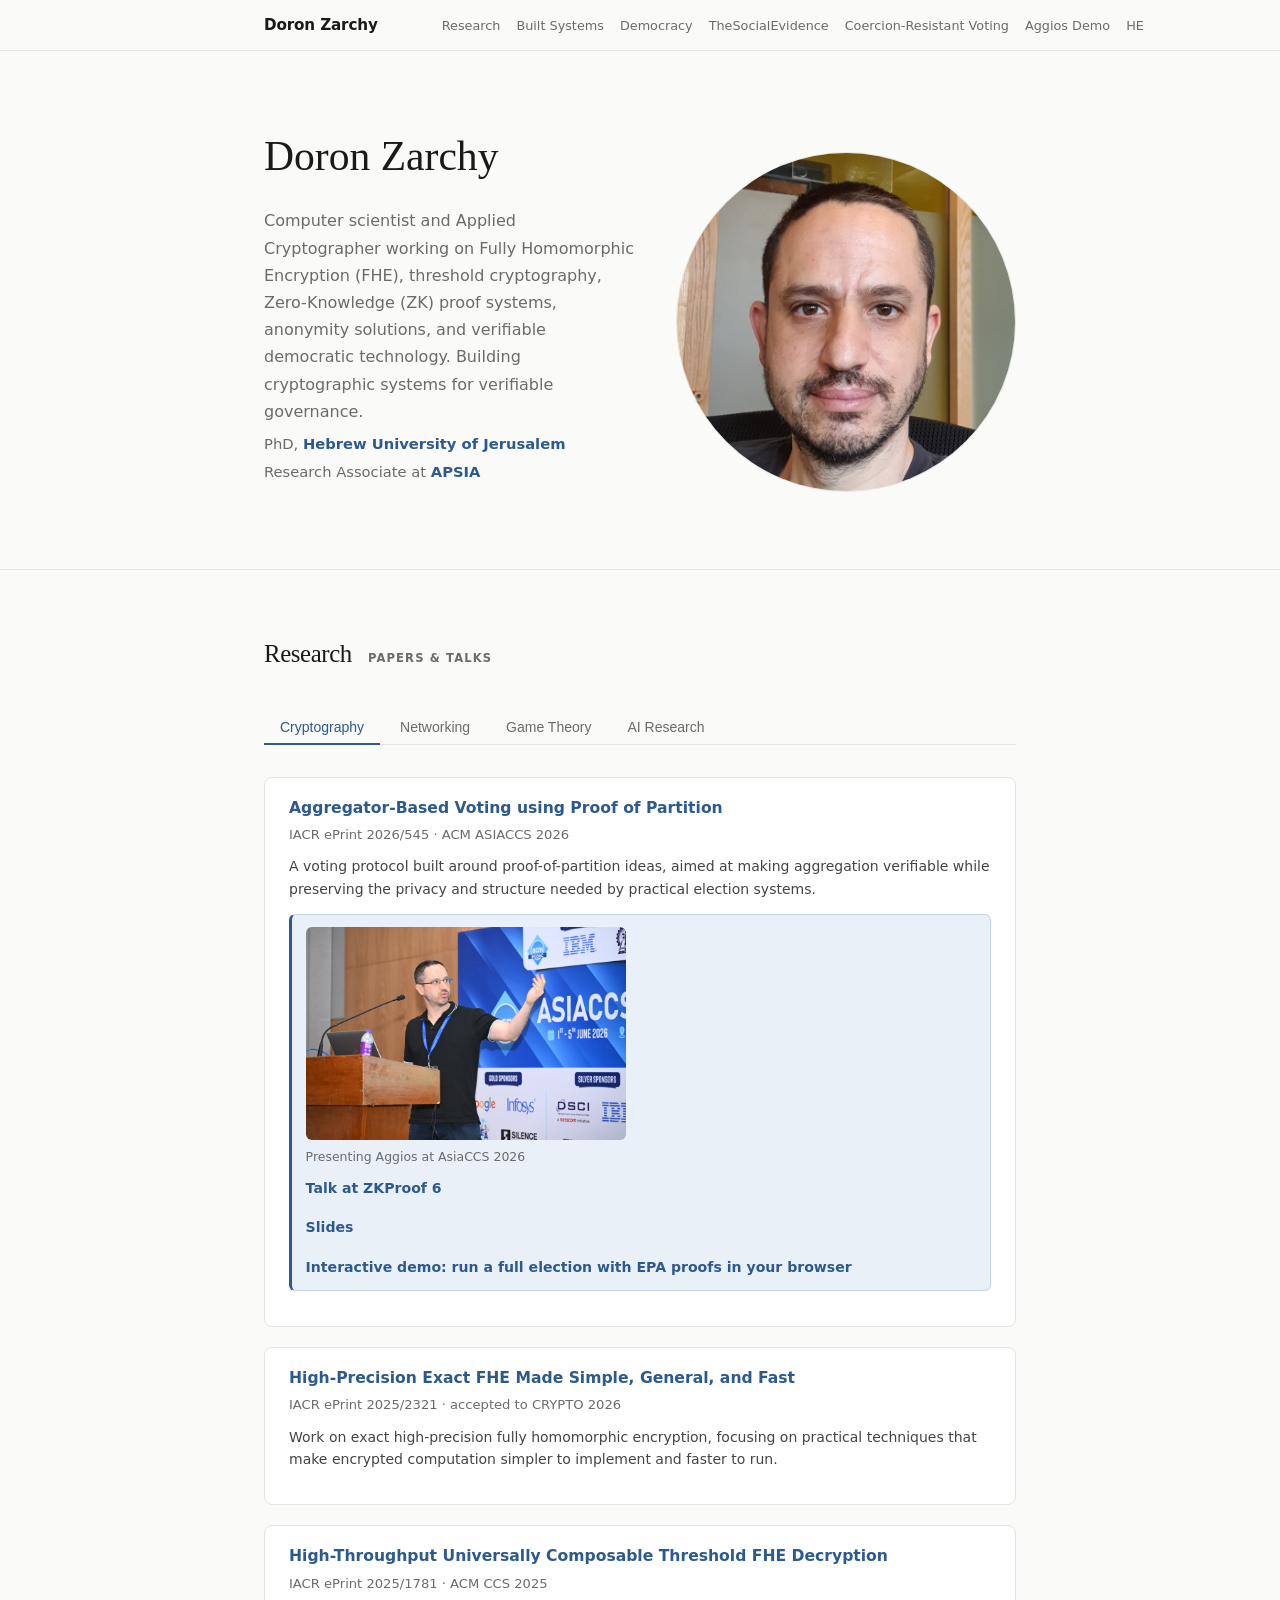
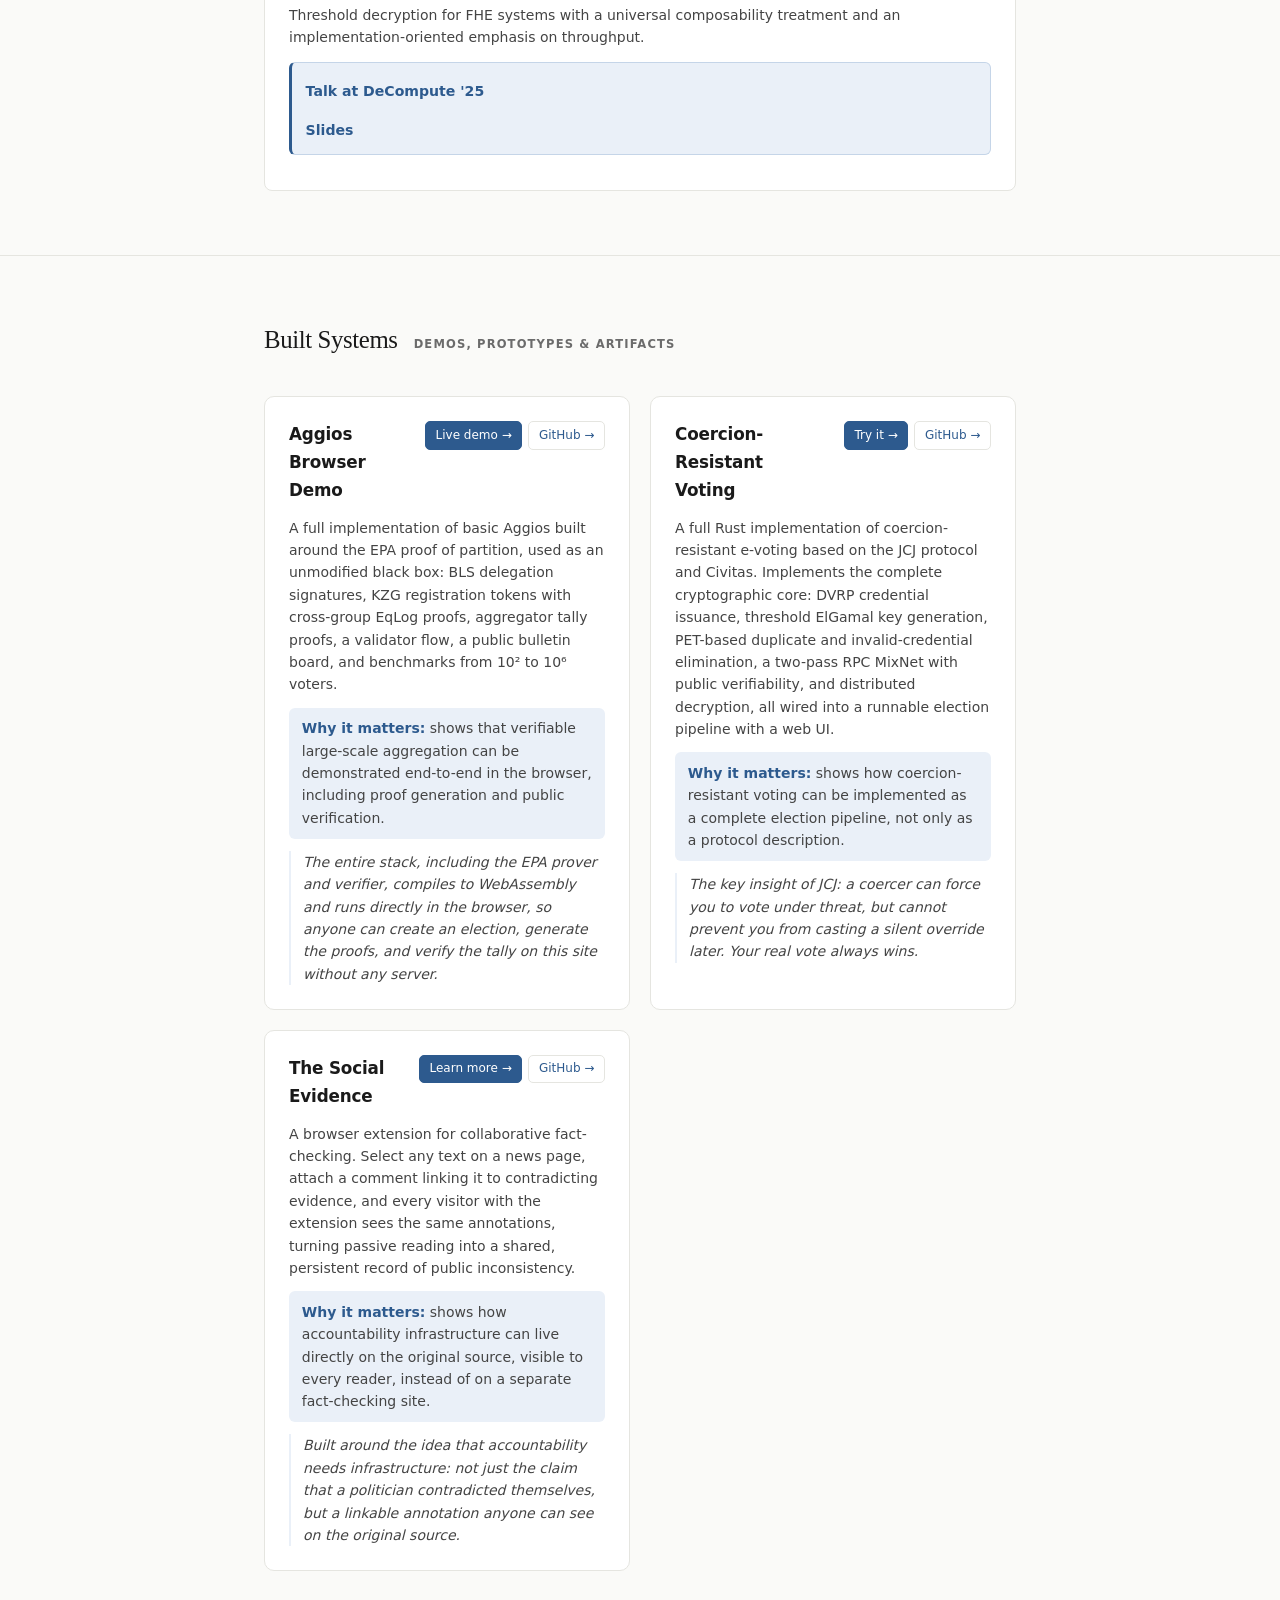
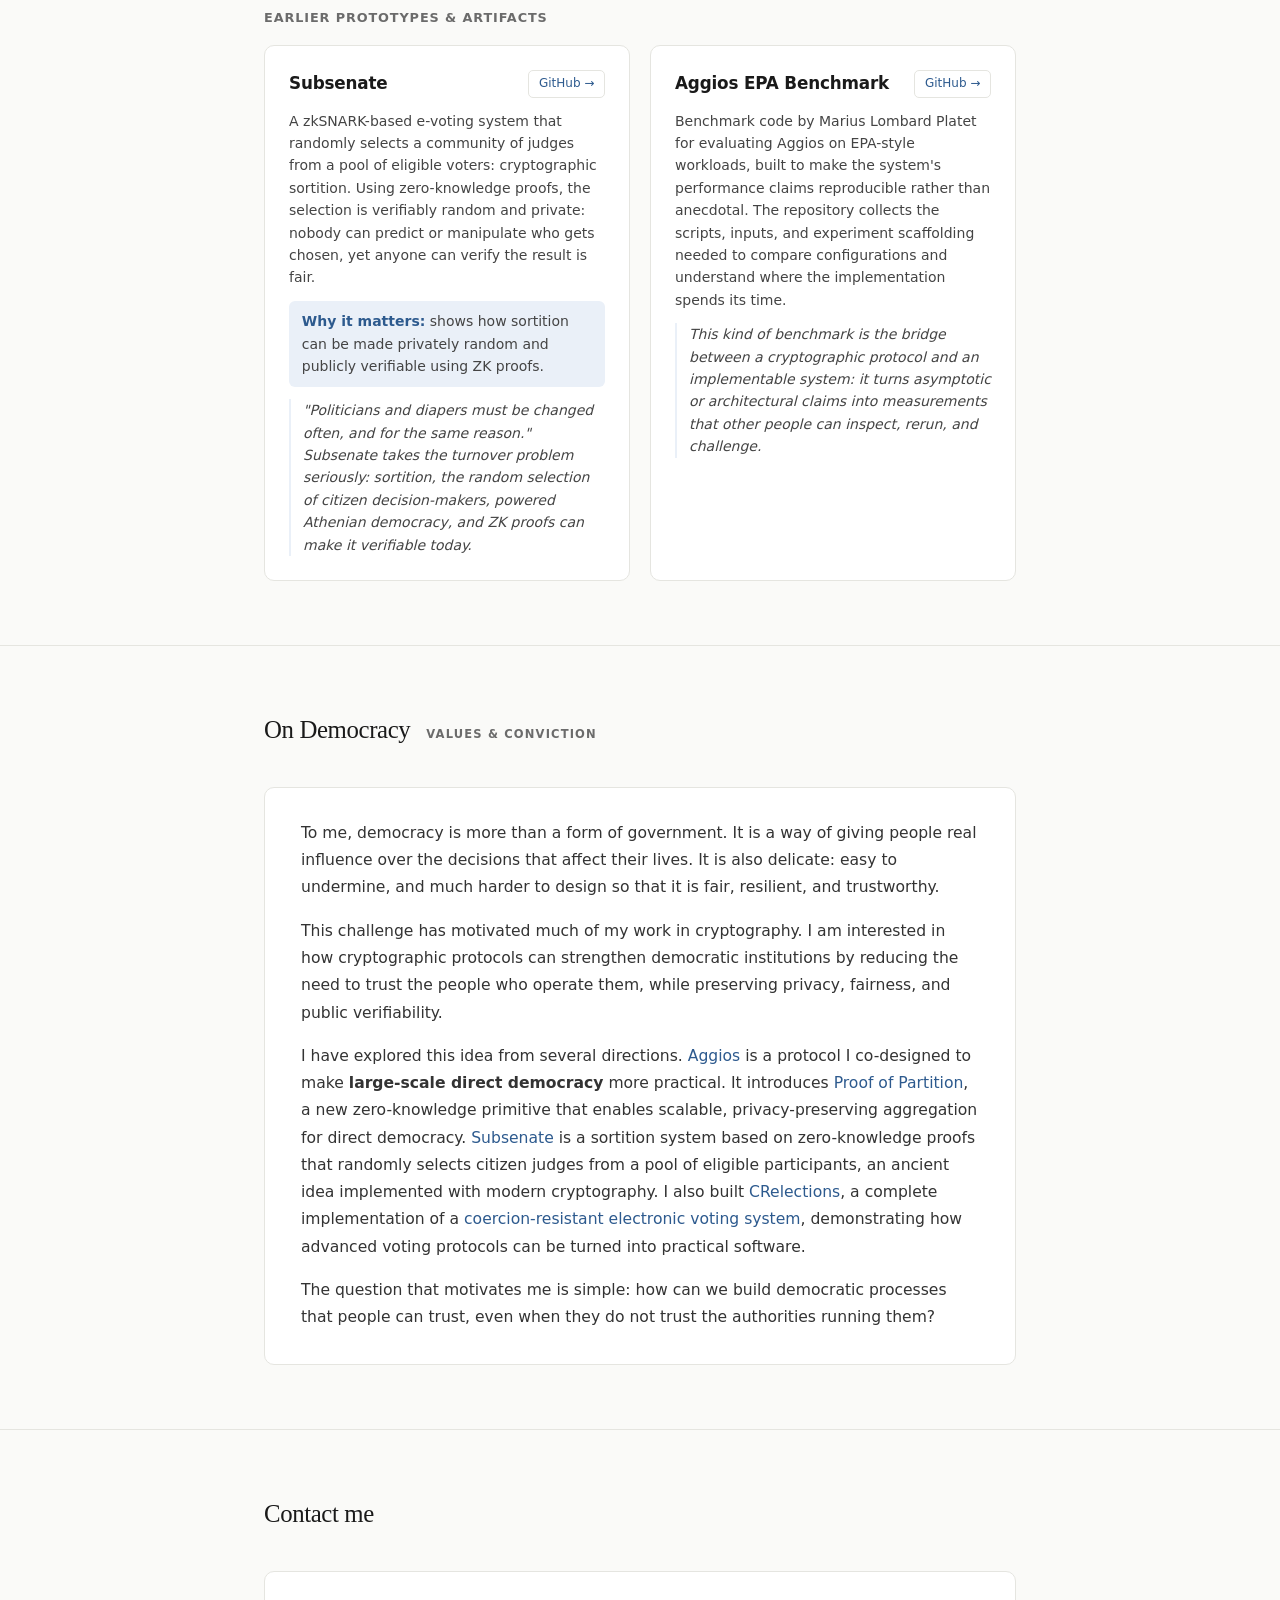
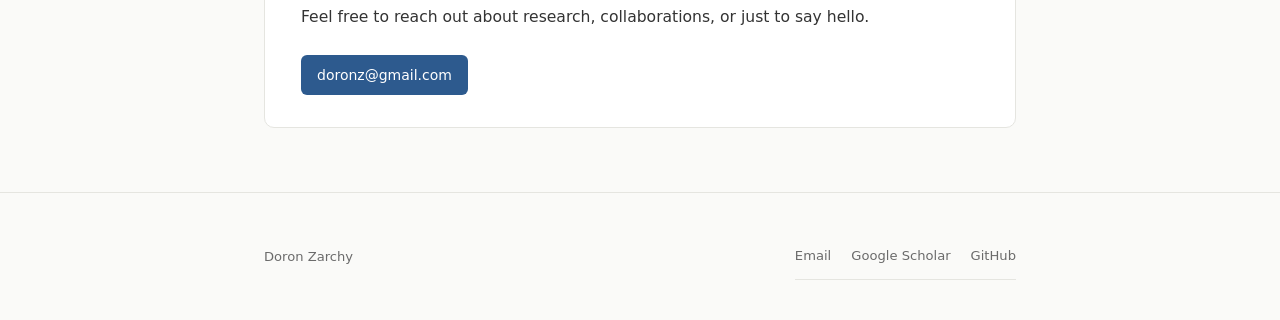
==== index.html @ 9590987a "Remove collaborations section" ====
<!DOCTYPE html>
<html lang="en">
<head>
  <meta charset="UTF-8" />
  <meta name="viewport" content="width=device-width, initial-scale=1.0" />
  <title>Doron Zarchy</title>
  <meta name="description" content="Doron Zarchy is an applied cryptographer working on Fully Homomorphic Encryption (FHE), threshold cryptography, zero-knowledge proofs, secure multiparty computation, and cryptographic infrastructure." />
  <link rel="canonical" href="https://doronzarchy.com/" />
  <meta property="og:type" content="website" />
  <meta property="og:title" content="Doron Zarchy" />
  <meta property="og:description" content="Applied cryptographer working on FHE, threshold cryptography, zero-knowledge proofs, secure multiparty computation, and cryptographic infrastructure." />
  <meta property="og:url" content="https://doronzarchy.com/" />
  <meta property="og:image" content="https://doronzarchy.com/assets/images/doron-profile.jpg" />
  <meta name="twitter:card" content="summary" />
  <meta name="twitter:title" content="Doron Zarchy" />
  <meta name="twitter:description" content="Applied cryptographer working on FHE, threshold cryptography, zero-knowledge proofs, secure multiparty computation, and cryptographic infrastructure." />
  <meta name="twitter:image" content="https://doronzarchy.com/assets/images/doron-profile.jpg" />
  <meta name="google-site-verification" content="Y3EdNhpciKWlYWVJTcsc7-1uhgqbGKEFhwGkvCxDaiE" />
  <link rel="alternate" hreflang="en" href="https://doronzarchy.com/" />
  <link rel="alternate" hreflang="he" href="https://doronzarchy.com/he/" />
  <link rel="alternate" hreflang="x-default" href="https://doronzarchy.com/" />
  <link rel="stylesheet" href="style.css" />
  <script type="application/ld+json">
  {
    "@context": "https://schema.org",
    "@type": "Person",
    "name": "Doron Zarchy",
    "alternateName": ["דורון זרחי"],
    "url": "https://doronzarchy.com/",
    "knowsAbout": [
      "Fully Homomorphic Encryption",
      "Threshold Cryptography",
      "Zero-Knowledge Proofs",
      "Secure Multiparty Computation",
      "Coercion-Resistant Voting"
    ],
    "sameAs": [
      "https://github.com/doronz2",
      "https://scholar.google.com/scholar?q=%22Doron+Zarchy%22"
    ]
  }
  </script>
</head>
<body>

<!-- ── Navigation ── -->
<nav>
  <div class="container">
    <a class="nav-name" href="/">Doron Zarchy</a>
    <ul class="nav-links">
      <li><a href="#research">Research</a></li>
      <li><a href="#projects">Built Systems</a></li>
      <li><a href="#democracy">Democracy</a></li>
      <li><a href="thesocialevidence.html" class="nav-demo">TheSocialEvidence</a></li>
      <li><a href="voting.html" class="nav-demo">Coercion-Resistant Voting</a></li>
      <li><a href="aggios/" class="nav-demo">Aggios Demo</a></li>
      <li><a href="/he/" class="language-switch">HE</a></li>
    </ul>
  </div>
</nav>

<!-- ── Hero ── -->
<header class="hero">
  <div class="container hero-grid">
    <div class="hero-copy">
      <h1 class="hero-joke">
        Doron Zarchy
      </h1>
      <p class="tagline">
        Computer scientist and Applied Cryptographer
        working on Fully Homomorphic Encryption (FHE), threshold cryptography, Zero-Knowledge (ZK) proof systems, anonymity solutions, and
        verifiable democratic technology. Building cryptographic systems for verifiable governance.
      </p>
      <div class="credential-lines">
        <p>PhD, <a href="https://cs.huji.ac.il/" target="_blank" rel="noopener">Hebrew University of Jerusalem</a></p>
        <p>
          Research Associate at
          <a href="https://www.uni.lu/snt-en/research-groups/apsia/" target="_blank" rel="noopener">APSIA</a>
        </p>
      </div>
    </div>
    <aside class="profile-card" aria-label="Profile summary">
      <img
        class="profile-headshot"
        src="assets/images/doron-profile.jpg"
        alt="Portrait of Doron Zarchy"
        width="900"
        height="738"
        loading="eager"
      >
    </aside>
  </div>
</header>

<main>

<!-- ── Research ── -->
<section id="research">
  <div class="container">
    <div class="section-header">
      <h2>Research</h2>
      <span class="section-label">Papers &amp; talks</span>
    </div>

    <div class="tab-bar" role="tablist" aria-label="Research areas">
      <button id="tab-btn-crypto" class="tab-btn active" role="tab" aria-selected="true" aria-controls="tab-crypto" tabindex="0" data-tab="crypto">Cryptography</button>
      <button id="tab-btn-networking" class="tab-btn" role="tab" aria-selected="false" aria-controls="tab-networking" tabindex="-1" data-tab="networking">Networking</button>
      <button id="tab-btn-game-theory" class="tab-btn" role="tab" aria-selected="false" aria-controls="tab-game-theory" tabindex="-1" data-tab="game-theory">Game Theory</button>
      <button id="tab-btn-ai" class="tab-btn" role="tab" aria-selected="false" aria-controls="tab-ai" tabindex="-1" data-tab="ai">AI Research</button>
    </div>

    <!-- Cryptography -->
    <div id="tab-crypto" class="tab-panel active" role="tabpanel" aria-labelledby="tab-btn-crypto">
      <div class="paper-list">

        <div class="paper-card">
          <h3><a href="https://eprint.iacr.org/2026/545" target="_blank" rel="noopener">Aggregator-Based Voting using Proof of Partition</a></h3>
          <div class="paper-meta">IACR ePrint 2026/545 · ACM ASIACCS 2026</div>
          <p class="paper-abstract">
            A voting protocol built around proof-of-partition ideas, aimed at
            making aggregation verifiable while preserving the privacy and
            structure needed by practical election systems.
          </p>
          <div class="contribution-callout">
            <img src="assets/images/doron-asiaccs.jpg" alt="Doron Zarchy presenting at AsiaCCS 2026" style="width:100%;max-width:320px;border-radius:6px;display:block;margin-bottom:0.4rem">
            <p style="font-size:0.78rem;color:var(--muted);margin-bottom:0.75rem">Presenting Aggios at AsiaCCS 2026</p>
            <p><a href="https://www.youtube.com/watch?v=Ia0LCEGBbZU" target="_blank" rel="noopener">Talk at ZKProof 6</a></p>
            <p><a href="assets/presentations/aggios-slides.pdf" target="_blank" rel="noopener" class="presentation-link">Slides</a></p>
            <p><a href="aggios/" class="presentation-link">Interactive demo: run a full election with EPA proofs in your browser</a></p>
          </div>
        </div>

        <div class="paper-card">
          <h3><a href="https://eprint.iacr.org/2025/2321" target="_blank" rel="noopener">High-Precision Exact FHE Made Simple, General, and Fast</a></h3>
          <div class="paper-meta">IACR ePrint 2025/2321 · accepted to CRYPTO 2026</div>
          <p class="paper-abstract">
            Work on exact high-precision fully homomorphic encryption, focusing
            on practical techniques that make encrypted computation simpler to
            implement and faster to run.
          </p>
        </div>

        <div class="paper-card">
          <h3><a href="https://eprint.iacr.org/2025/1781" target="_blank" rel="noopener">High-Throughput Universally Composable Threshold FHE Decryption</a></h3>
          <div class="paper-meta">IACR ePrint 2025/1781 · ACM CCS 2025</div>
          <p class="paper-abstract">
            Threshold decryption for FHE systems with a universal composability
            treatment and an implementation-oriented emphasis on throughput.
          </p>
          <div class="contribution-callout">
            <p><a href="https://www.youtube.com/watch?v=qWuMDLuLGVc" target="_blank" rel="noopener">Talk at DeCompute '25</a></p>
            <p><a href="assets/presentations/threshold-fhe-slides.pdf" target="_blank" rel="noopener" class="presentation-link">Slides</a></p>
          </div>
        </div>

      </div>
    </div>

    <!-- Networking -->
    <div id="tab-networking" class="tab-panel" role="tabpanel" aria-labelledby="tab-btn-networking" hidden>
      <div class="paper-list">

        <div class="paper-card">
          <h3><a href="https://www.usenix.org/conference/nsdi15/technical-sessions/presentation/dong" target="_blank" rel="noopener">PCC: Re-architecting Congestion Control for Consistent High Performance</a></h3>
          <div class="paper-meta">
            Mo Dong, Qingxi Li, Doron Zarchy, Brighten Godfrey, Michael Schapira · NSDI 2015
          </div>
          <p class="paper-abstract">
            Performance-oriented Congestion Control replaces hardwired TCP
            reactions with sender-side experiments that optimize observed
            performance; the companion theory note analyzes the induced utility
            game and proves conditions for a unique fair stable state.
          </p>
          <div class="contribution-callout">
            <a href="assets/papers/PCC_Stability_TR.pdf" target="_blank" rel="noopener">A Theoretical Analysis of PCC Stability</a>
            <p>
              Proves uniqueness, fairness, and approximate convergence for the
              PCC utility game.
            </p>
          </div>
        </div>

        <div class="paper-card">
          <h3><a href="https://www.usenix.org/conference/nsdi18/presentation/dong" target="_blank" rel="noopener">PCC Vivace: Online-Learning Congestion Control</a></h3>
          <div class="paper-meta">Mo Dong, Tong Meng, Doron Zarchy, Engin Arslan, Yossi Gilad, Brighten Godfrey, Michael Schapira · NSDI 2018</div>
          <p class="paper-abstract">
            An online-learning extension of the PCC architecture that improves
            convergence, latency, and TCP friendliness while remaining a
            deployable sender-side congestion-control protocol.
          </p>
        </div>

        <div class="paper-card">
          <h3><a href="https://dl.acm.org/doi/10.1145/3152434.3152449" target="_blank" rel="noopener">Axiomatizing Congestion Control</a></h3>
          <div class="paper-meta">Doron Zarchy, Radhika Mittal, Michael Schapira, Scott Shenker · HotNets 2017 / PACM SIGMETRICS 2019</div>
          <p class="paper-abstract">
            An axiomatic treatment of congestion-control objectives that asks
            what transport protocols should optimize, and what tradeoffs are
            unavoidable when they do.
          </p>
        </div>

      </div>
    </div>

    <!-- Game Theory -->
    <div id="tab-game-theory" class="tab-panel" role="tabpanel" aria-labelledby="tab-btn-game-theory" hidden>
      <div class="paper-list">

        <div class="paper-card">
          <h3><a href="https://arxiv.org/abs/1610.01314" target="_blank" rel="noopener">Nash-Peering: A New Techno-Economic Framework for Internet Interconnections</a></h3>
          <div class="paper-meta">Doron Zarchy, Amogh Dhamdhere, Constantine Dovrolis, Michael Schapira · GI 2018: IEEE Global Internet Symposium</div>
          <p class="paper-abstract">
            A proposal for Internet interconnection agreements based on Nash
            bargaining, intended to make peering economics more flexible and
            less prone to dispute.
          </p>
        </div>

        <div class="paper-card">
          <h3><a href="https://doi.org/10.1109/INFOCOM.2015.7218479" target="_blank" rel="noopener">Capturing Resource Tradeoffs in Fair Multi-Resource Allocation: added impossibility result</a></h3>
          <div class="paper-meta">
            Doron Zarchy, David Hay, Michael Schapira · INFOCOM 2015
          </div>
          <p class="paper-abstract">
            A study of cloud resource allocation when jobs can trade among
            resources, with an extended technical report proving a stronger
            impossibility result for Pareto optimality, strategyproofness, and
            envy-freeness.
          </p>
          <div class="contribution-callout">
            <a href="assets/papers/TR_Multi_Demand.pdf" target="_blank" rel="noopener">Extended technical report: added general impossibility result</a>
            <p>
              Shows that no mechanism can simultaneously satisfy Pareto
              optimality, strategyproofness, and envy-freeness.
            </p>
          </div>
        </div>

      </div>
    </div>

    <!-- AI -->
    <div id="tab-ai" class="tab-panel" role="tabpanel" aria-labelledby="tab-btn-ai" hidden>
      <div class="paper-list">

        <div class="paper-card">
          <h3><a href="https://arxiv.org/abs/1702.07001" target="_blank" rel="noopener">Theoretical and Experimental Analysis of the Canadian Traveler Problem</a></h3>
          <div class="paper-meta">Doron Zarchy · MSc thesis / arXiv 2017</div>
          <p class="paper-abstract">
            A study of navigation under partial observability, including
            dependent edge failures, exact solving algorithms, and empirical
            comparisons for variants of the Canadian Traveler Problem.
          </p>
        </div>

      </div>
    </div>

  </div>
</section>

<!-- ── Built Systems ── -->
<section id="projects">
  <div class="container">
    <div class="section-header">
      <h2>Built Systems</h2>
      <span class="section-label">Demos, prototypes &amp; artifacts</span>
    </div>

    <div class="project-grid">

      <div class="project-card">
        <div class="project-card-header">
          <h3>Aggios Browser Demo</h3>
          <div style="display:flex;gap:6px;align-items:center">
            <a href="aggios/" class="project-link" style="background:var(--accent);color:#fff;border-color:var(--accent)">Live demo &rarr;</a>
            <a href="https://github.com/doronz2/Aggios_implementation" target="_blank" rel="noopener" class="project-link">GitHub &rarr;</a>
          </div>
        </div>
        <p>
          A full implementation of basic Aggios built around the EPA proof of
          partition, used as an unmodified black box: BLS delegation signatures,
          KZG registration tokens with cross-group EqLog proofs, aggregator
          tally proofs, a validator flow, a public bulletin board, and
          benchmarks from 10&sup2; to 10&#8310; voters.
        </p>
        <p class="why-matters">
          <strong>Why it matters:</strong> shows that verifiable large-scale
          aggregation can be demonstrated end-to-end in the browser, including
          proof generation and public verification.
        </p>
        <p class="project-bridge">
          The entire stack, including the EPA prover and verifier, compiles to
          WebAssembly and runs directly in the browser, so anyone can create an
          election, generate the proofs, and verify the tally on this site
          without any server.
        </p>
      </div>

      <div class="project-card">
        <div class="project-card-header">
          <h3>Coercion-Resistant Voting</h3>
          <div style="display:flex;gap:6px;align-items:center">
            <a href="voting.html" class="project-link" style="background:var(--accent);color:#fff;border-color:var(--accent)">Try it &rarr;</a>
            <a href="https://github.com/doronz2/CRelections" target="_blank" rel="noopener" class="project-link">GitHub &rarr;</a>
          </div>
        </div>
        <p>
          A full Rust implementation of coercion-resistant e-voting based on the JCJ protocol
          and Civitas. Implements the complete cryptographic core: DVRP credential issuance,
          threshold ElGamal key generation, PET-based duplicate and invalid-credential
          elimination, a two-pass RPC MixNet with public verifiability, and distributed
          decryption, all wired into a runnable election pipeline with a web UI.
        </p>
        <p class="why-matters">
          <strong>Why it matters:</strong> shows how coercion-resistant voting can
          be implemented as a complete election pipeline, not only as a protocol
          description.
        </p>
        <p class="project-bridge">
          The key insight of JCJ: a coercer can force you to vote under threat, but cannot
          prevent you from casting a silent override later. Your real vote always wins.
        </p>
      </div>

      <div class="project-card">
        <div class="project-card-header">
          <h3>The Social Evidence</h3>
          <div style="display:flex;gap:6px;align-items:center">
            <a href="thesocialevidence.html" class="project-link" style="background:var(--accent);color:#fff;border-color:var(--accent)">Learn more &rarr;</a>
            <a href="https://github.com/doronz2/thesocialevidence" target="_blank" rel="noopener" class="project-link">GitHub &rarr;</a>
          </div>
        </div>
        <p>
          A browser extension for collaborative fact-checking. Select any text on a
          news page, attach a comment linking it to contradicting evidence, and every
          visitor with the extension sees the same annotations, turning passive reading
          into a shared, persistent record of public inconsistency.
        </p>
        <p class="why-matters">
          <strong>Why it matters:</strong> shows how accountability infrastructure
          can live directly on the original source, visible to every reader, instead
          of on a separate fact-checking site.
        </p>
        <p class="project-bridge">
          Built around the idea that accountability needs infrastructure: not just the
          claim that a politician contradicted themselves, but a linkable annotation
          anyone can see on the original source.
        </p>
      </div>

    </div>

    <div class="subsection-header">Earlier prototypes &amp; artifacts</div>

    <div class="project-grid">

      <div class="project-card">
        <div class="project-card-header">
          <h3>Subsenate</h3>
          <a href="https://github.com/doronz2/Subsenate" target="_blank" rel="noopener" class="project-link">GitHub &rarr;</a>
        </div>
        <p>
          A zkSNARK-based e-voting system that randomly selects a community of judges
          from a pool of eligible voters: cryptographic sortition. Using zero-knowledge
          proofs, the selection is verifiably random and private: nobody can predict
          or manipulate who gets chosen, yet anyone can verify the result is fair.
        </p>
        <p class="why-matters">
          <strong>Why it matters:</strong> shows how sortition can be made privately
          random and publicly verifiable using ZK proofs.
        </p>
        <p class="project-bridge">
          "Politicians and diapers must be changed often, and for the same reason."
          Subsenate takes the turnover problem seriously: sortition, the random selection
          of citizen decision-makers, powered Athenian democracy, and ZK proofs can
          make it verifiable today.
        </p>
      </div>

      <div class="project-card">
        <div class="project-card-header">
          <h3>Aggios EPA Benchmark</h3>
          <a href="https://github.com/mariuslp/aggios_epa_benchmark" target="_blank" rel="noopener" class="project-link">GitHub &rarr;</a>
        </div>
        <p>
          Benchmark code by Marius Lombard Platet for evaluating Aggios on
          EPA-style workloads, built to make the system's performance claims
          reproducible rather than anecdotal. The repository collects the scripts,
          inputs, and experiment scaffolding needed to compare configurations and
          understand where the implementation spends its time.
        </p>
        <p class="project-bridge">
          This kind of benchmark is the bridge between a cryptographic protocol
          and an implementable system: it turns asymptotic or architectural claims
          into measurements that other people can inspect, rerun, and challenge.
        </p>
      </div>

    </div>
  </div>
</section>

<!-- ── Democracy ── -->
<section id="democracy">
  <div class="container">
    <div class="section-header">
      <h2>On Democracy</h2>
      <span class="section-label">Values &amp; conviction</span>
    </div>

    <div class="democracy-section">
      <p>
        To me, democracy is more than a form of government. It is a way of giving
        people real influence over the decisions that affect their lives. It is also
        delicate: easy to undermine, and much harder to design so that it is fair,
        resilient, and trustworthy.
      </p>

      <p>
        This challenge has motivated much of my work in cryptography. I am interested
        in how cryptographic protocols can strengthen democratic institutions by
        reducing the need to trust the people who operate them, while preserving
        privacy, fairness, and public verifiability.
      </p>

      <p>
        I have explored this idea from several directions.
        <a href="https://eprint.iacr.org/2026/545" target="_blank" rel="noopener">Aggios</a>
        is a protocol I co-designed to make <strong>large-scale direct democracy</strong>
        more practical. It introduces <a href="https://github.com/mariuslp/aggios_epa_benchmark" target="_blank" rel="noopener">Proof of Partition</a>,
        a new zero-knowledge primitive that enables scalable, privacy-preserving
        aggregation for direct democracy.
        <a href="https://github.com/doronz2/Subsenate" target="_blank" rel="noopener">Subsenate</a>
        is a sortition system based on zero-knowledge proofs that randomly selects
        citizen judges from a pool of eligible participants, an ancient idea
        implemented with modern cryptography. I also built
        <a href="https://github.com/doronz2/CRelections" target="_blank" rel="noopener">CRelections</a>,
        a complete implementation of a <a href="https://eprint.iacr.org/2002/165.pdf" target="_blank" rel="noopener">coercion-resistant electronic voting system</a>,
        demonstrating how advanced voting protocols can be turned into practical software.
      </p>

      <p>
        The question that motivates me is simple: how can we build democratic processes
        that people can trust, even when they do not trust the authorities running them?
      </p>
    </div>
  </div>
</section>

<!-- ── Contact ── -->
<section id="contact">
  <div class="container">
    <div class="section-header">
      <h2>Contact me</h2>
    </div>
    <div class="democracy-section">
      <p>
        Feel free to reach out about research, collaborations, or just to say hello.
      </p>
      <p style="margin-top:1rem">
        <a href="mailto:doronz@gmail.com" class="btn btn-primary" style="display:inline-block;margin-top:0.5rem">doronz@gmail.com</a>
      </p>
    </div>
  </div>
</section>

</main>

<!-- ── Footer ── -->
<footer>
  <div class="container">
    <span>Doron Zarchy</span>
    <nav class="footer-links" aria-label="Social links">
      <a href="mailto:doronz@gmail.com">Email</a>
      <a href="https://scholar.google.com/scholar?q=%22Doron+Zarchy%22" target="_blank" rel="noopener">Google Scholar</a>
      <a href="https://github.com/doronz2" target="_blank" rel="noopener">GitHub</a>
    </nav>
  </div>
</footer>

<script src="main.js"></script>
</body>
</html>
---- style.css ----
:root {
  --bg: #fafaf8;
  --surface: #ffffff;
  --border: #e5e5e0;
  --text: #1a1a1a;
  --muted: #6b6b6b;
  --accent: #2d5a8e;
  --accent-light: #eaf0f8;
  --tag-bg: #f0f4fb;
  --tag-text: #2d5a8e;
  --font-serif: 'Georgia', 'Times New Roman', serif;
  --font-sans: 'Inter', system-ui, -apple-system, sans-serif;
  --max-w: 800px;
}

* { box-sizing: border-box; margin: 0; padding: 0; }

html { font-size: 16px; scroll-behavior: smooth; }

body {
  background: var(--bg);
  color: var(--text);
  font-family: var(--font-sans);
  line-height: 1.65;
}

a { color: var(--accent); text-decoration: none; }
a:hover { text-decoration: underline; }

a:focus-visible,
button:focus-visible {
  outline: 2px solid var(--accent);
  outline-offset: 3px;
  border-radius: 5px;
}

/* ── Layout ── */
.container { max-width: var(--max-w); margin: 0 auto; padding: 0 1.5rem; }

/* ── Nav ── */
nav {
  position: sticky;
  top: 0;
  background: rgba(250, 250, 248, 0.92);
  backdrop-filter: blur(8px);
  border-bottom: 1px solid var(--border);
  z-index: 100;
  padding: 0.75rem 0;
}

nav .container {
  display: flex;
  justify-content: space-between;
  align-items: center;
  gap: 2rem;
  flex-wrap: nowrap;
}

.nav-name {
  font-weight: 600;
  font-size: 0.95rem;
  letter-spacing: -0.01em;
  color: var(--text);
  white-space: nowrap;
  flex-shrink: 0;
  margin-right: auto;
  padding-right: 2rem;
  text-decoration: none;
}

.nav-links {
  display: flex;
  gap: 1rem;
  list-style: none;
  flex-wrap: nowrap;
  align-items: center;
}

.nav-links a {
  font-size: 0.8rem;
  color: var(--muted);
  font-weight: 500;
  white-space: nowrap;
}

.nav-links a:hover { color: var(--accent); text-decoration: none; }
.nav-links a.nav-demo { color: var(--muted); font-weight: 500; }

/* ── Hero ── */
.hero {
  padding: 5rem 0 3.5rem;
  border-bottom: 1px solid var(--border);
}

.hero-grid {
  display: grid;
  grid-template-columns: minmax(0, 1fr) minmax(280px, 340px);
  gap: 2.5rem;
  align-items: center;
}

.hero-label {
  font-size: 0.8rem;
  font-weight: 600;
  text-transform: uppercase;
  letter-spacing: 0.12em;
  color: var(--muted);
  margin-bottom: 1.1rem;
}

.hero-joke {
  font-family: var(--font-serif);
  font-size: 2.6rem;
  font-weight: normal;
  line-height: 1.25;
  margin-bottom: 1.5rem;
  letter-spacing: 0;
  color: var(--text);
}

.punchline {
  color: var(--accent);
  display: inline-block;
  position: relative;
}

.punchline::after {
  content: '';
  position: absolute;
  left: 0;
  bottom: 2px;
  width: 100%;
  height: 2px;
  background: currentColor;
  opacity: 0.25;
  border-radius: 2px;
}

.hero .tagline {
  font-size: 1.0rem;
  color: var(--muted);
  max-width: 600px;
  margin-bottom: 0.45rem;
  line-height: 1.7;
}

.credential-lines {
  color: var(--muted);
  font-size: 0.92rem;
  margin-bottom: 1.75rem;
}

.credential-lines p {
  margin-bottom: 0.25rem;
}

.credential-lines a {
  color: var(--accent);
  font-weight: 700;
}

.hero-links {
  display: flex;
  gap: 1rem;
  flex-wrap: wrap;
}

.btn {
  display: inline-flex;
  align-items: center;
  gap: 0.35rem;
  padding: 0.5rem 1rem;
  border-radius: 6px;
  font-size: 0.875rem;
  font-weight: 500;
  transition: background 0.15s, color 0.15s;
}

.btn-primary {
  background: var(--accent);
  color: #fff;
}
.btn-primary:hover { background: #1e4270; text-decoration: none; }

.btn-ghost {
  background: transparent;
  color: var(--accent);
  border: 1px solid var(--border);
}
.btn-ghost:hover { background: var(--accent-light); text-decoration: none; }

.profile-card {
  justify-self: end;
  width: min(340px, 100%);
  aspect-ratio: 1 / 1;
}

.profile-headshot {
  display: block;
  width: 100%;
  aspect-ratio: 1 / 1;
  height: 100%;
  border-radius: 50%;
  object-fit: cover;
  object-position: 50% 45%;
  border: 1px solid var(--border);
}

/* ── Sections ── */
section { padding: 4rem 0; border-bottom: 1px solid var(--border); }
section:last-of-type { border-bottom: none; }

.section-header {
  display: flex;
  align-items: baseline;
  gap: 1rem;
  margin-bottom: 2.25rem;
}

.section-header h2 {
  font-family: var(--font-serif);
  font-size: 1.55rem;
  font-weight: normal;
  letter-spacing: -0.015em;
}

.section-label {
  font-size: 0.72rem;
  font-weight: 600;
  text-transform: uppercase;
  letter-spacing: 0.1em;
  color: var(--muted);
}

.research-photo-card {
  margin: 0 0 2rem;
  border: 1px solid var(--border);
  border-radius: 8px;
  overflow: hidden;
  background: var(--surface);
}

.research-photo {
  display: block;
  width: 100%;
  height: clamp(220px, 34vw, 360px);
  object-fit: cover;
  object-position: 42% 42%;
}

.research-photo-card figcaption {
  padding: 0.75rem 1rem;
  color: var(--muted);
  font-size: 0.82rem;
  border-top: 1px solid var(--border);
}

/* ── Project cards ── */
.project-grid {
  display: grid;
  grid-template-columns: repeat(auto-fill, minmax(340px, 1fr));
  gap: 1.25rem;
}

.project-card {
  background: var(--surface);
  border: 1px solid var(--border);
  border-radius: 10px;
  padding: 1.5rem;
  display: flex;
  flex-direction: column;
  gap: 0.75rem;
  transition: border-color 0.15s, box-shadow 0.15s;
}

.project-card:hover {
  border-color: #c5d5e8;
  box-shadow: 0 2px 12px rgba(45, 90, 142, 0.09);
}

.project-card-header {
  display: flex;
  align-items: flex-start;
  justify-content: space-between;
  gap: 1rem;
}

.project-card h3 {
  font-size: 1.05rem;
  font-weight: 600;
  letter-spacing: -0.01em;
}

.project-link {
  font-size: 0.75rem;
  font-weight: 500;
  color: var(--accent);
  white-space: nowrap;
  border: 1px solid var(--border);
  border-radius: 5px;
  padding: 0.2rem 0.6rem;
  flex-shrink: 0;
}

.project-link:hover { background: var(--accent-light); text-decoration: none; }

.project-card p {
  font-size: 0.875rem;
  color: #444;
  line-height: 1.6;
}

.project-card .paper-tags { margin-top: 0.25rem; }

.project-bridge {
  font-size: 0.78rem;
  font-style: italic;
  color: var(--muted);
  border-left: 2px solid var(--accent-light);
  padding-left: 0.75rem;
}

/* ── Research tabs ── */
.tab-bar {
  display: flex;
  gap: 0.25rem;
  margin-bottom: 2rem;
  border-bottom: 1px solid var(--border);
  padding-bottom: 0;
}

.tab-btn {
  background: none;
  border: none;
  padding: 0.5rem 1rem;
  font-size: 0.875rem;
  font-weight: 500;
  color: var(--muted);
  cursor: pointer;
  border-bottom: 2px solid transparent;
  margin-bottom: -1px;
  transition: color 0.15s, border-color 0.15s;
}

.tab-btn.active {
  color: var(--accent);
  border-bottom-color: var(--accent);
}

.tab-btn:hover:not(.active) { color: var(--text); }
.tab-btn:focus-visible { position: relative; z-index: 1; }

.tab-panel { display: none; }
.tab-panel.active { display: block; }

/* ── Paper card ── */
.paper-list { display: flex; flex-direction: column; gap: 1.25rem; }

.paper-card {
  background: var(--surface);
  border: 1px solid var(--border);
  border-radius: 8px;
  padding: 1.25rem 1.5rem;
  transition: border-color 0.15s, box-shadow 0.15s;
}

.paper-card:hover {
  border-color: #c5d5e8;
  box-shadow: 0 2px 10px rgba(45, 90, 142, 0.08);
}

.paper-card h3 {
  font-size: 0.975rem;
  font-weight: 600;
  margin-bottom: 0.3rem;
  line-height: 1.4;
}

.paper-card h3 a:hover { text-decoration: none; }

.paper-meta {
  font-size: 0.82rem;
  color: var(--muted);
  margin-bottom: 0.6rem;
}

.paper-abstract {
  font-size: 0.875rem;
  color: #444;
  line-height: 1.6;
  margin-bottom: 0.85rem;
}

.contribution-callout {
  border: 1px solid #c5d5e8;
  border-left: 3px solid var(--accent);
  border-radius: 6px;
  background: var(--accent-light);
  padding: 0.75rem 0.85rem;
  margin: 0.2rem 0 0.9rem;
}

.callout-label {
  color: var(--accent);
  font-size: 0.68rem;
  font-weight: 700;
  margin-bottom: 0.25rem;
  text-transform: uppercase;
}

.contribution-callout a {
  color: var(--accent);
  font-size: 0.88rem;
  font-weight: 700;
}

.contribution-callout p {
  color: #38495d;
  font-size: 0.82rem;
  line-height: 1.55;
  margin-top: 0.35rem;
}

.paper-tags {
  display: flex;
  flex-wrap: wrap;
  gap: 0.4rem;
}

.tag {
  font-size: 0.72rem;
  font-weight: 500;
  background: var(--tag-bg);
  color: var(--tag-text);
  padding: 0.2rem 0.55rem;
  border-radius: 4px;
}

/* ── Why it matters ── */
.why-matters {
  font-size: 0.8rem;
  background: var(--accent-light);
  border-radius: 6px;
  padding: 0.6rem 0.8rem;
  color: #33475c;
  line-height: 1.55;
}

.why-matters strong { color: var(--accent); }

/* ── Built systems subsection ── */
.subsection-header {
  font-size: 0.8rem;
  font-weight: 600;
  text-transform: uppercase;
  letter-spacing: 0.07em;
  color: var(--muted);
  margin: 2.25rem 0 1rem;
}

/* ── Democracy section ── */
.democracy-section {
  background: var(--surface);
  border-radius: 10px;
  border: 1px solid var(--border);
  padding: 2rem 2.25rem;
}

.democracy-section p {
  font-size: 0.975rem;
  line-height: 1.75;
  color: #333;
  margin-bottom: 1rem;
}

.democracy-section p:last-child { margin-bottom: 0; }

blockquote {
  border-left: 3px solid var(--accent);
  padding-left: 1.25rem;
  font-family: var(--font-serif);
  font-size: 1.05rem;
  color: var(--muted);
  font-style: italic;
  margin: 1.5rem 0;
  line-height: 1.7;
}

/* ── Footer ── */
footer {
  padding: 2.5rem 0;
  border-top: 1px solid var(--border);
  font-size: 0.82rem;
  color: var(--muted);
}

footer .container {
  display: flex;
  justify-content: space-between;
  align-items: center;
  flex-wrap: wrap;
  gap: 0.75rem;
}

.footer-links { display: flex; gap: 1.25rem; }
.footer-links a { color: var(--muted); }
.footer-links a:hover { color: var(--accent); text-decoration: none; }

/* ── Hebrew name ── */
.hebrew-name {
  display: inline-block;
  margin-left: 0.5rem;
  font-size: 0.75em;
  font-weight: 400;
  color: var(--muted);
  vertical-align: baseline;
}

@media (max-width: 600px) {
  .hebrew-name {
    display: block;
    margin-left: 0;
    margin-top: 0.25rem;
    font-size: 0.85em;
  }
}

/* ── Video embeds ── */
.video-embed iframe {
  width: 100%;
  aspect-ratio: 16 / 9;
  border: 0;
  border-radius: 8px;
  display: block;
  margin-top: 0.5rem;
}

.video-label {
  font-size: 0.8rem;
  font-weight: 600;
  color: var(--muted);
  margin-bottom: 0.25rem;
  text-transform: uppercase;
  letter-spacing: 0.05em;
}

.presentation-link {
  display: inline-block;
  margin-top: 0.75rem;
  font-size: 0.875rem;
  font-weight: 500;
  color: var(--accent);
}

/* ── RTL / Hebrew page ── */
html[lang="he"] body {
  direction: rtl;
  text-align: right;
}

html[lang="he"] .ltr,
html[lang="he"] [dir="ltr"] {
  direction: ltr;
  text-align: left;
}

.language-switch {
  font-size: 0.8rem;
  color: var(--muted);
  font-weight: 500;
}

/* ── Responsive ── */
@media (max-width: 640px) {
  nav .container { align-items: flex-start; gap: 0.75rem; }
  .nav-links { flex-wrap: wrap; gap: 0.65rem 1rem; justify-content: flex-end; }
  .nav-links a { font-size: 0.8rem; }
  .hero-grid { grid-template-columns: 1fr; gap: 1.5rem; }
  .hero h1 { font-size: 2rem; }
  .profile-card {
    justify-self: start;
    width: min(280px, 100%);
  }
  .section-header { flex-direction: column; gap: 0.25rem; }
  .project-grid { grid-template-columns: 1fr; }
  .project-card-header { flex-direction: column; }
  .tab-bar { overflow-x: auto; }
  footer .container { flex-direction: column; align-items: flex-start; }
}
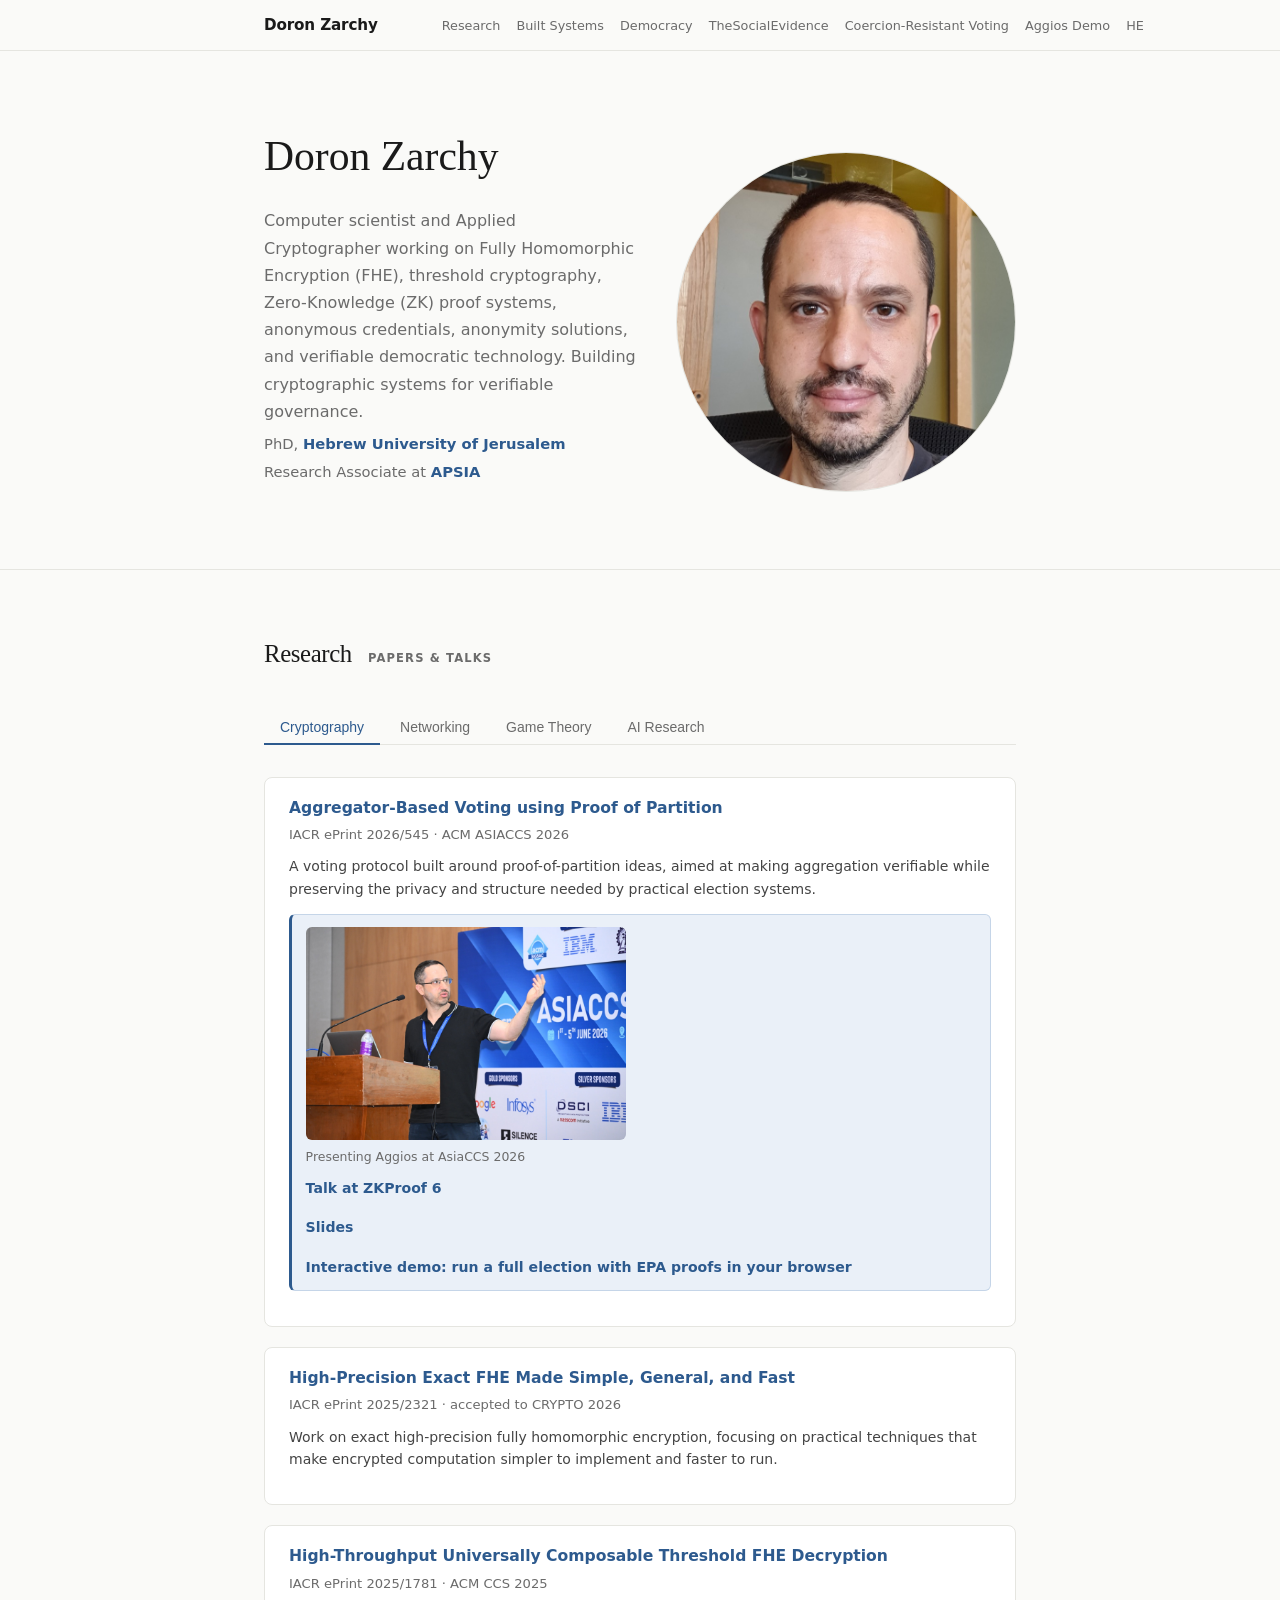
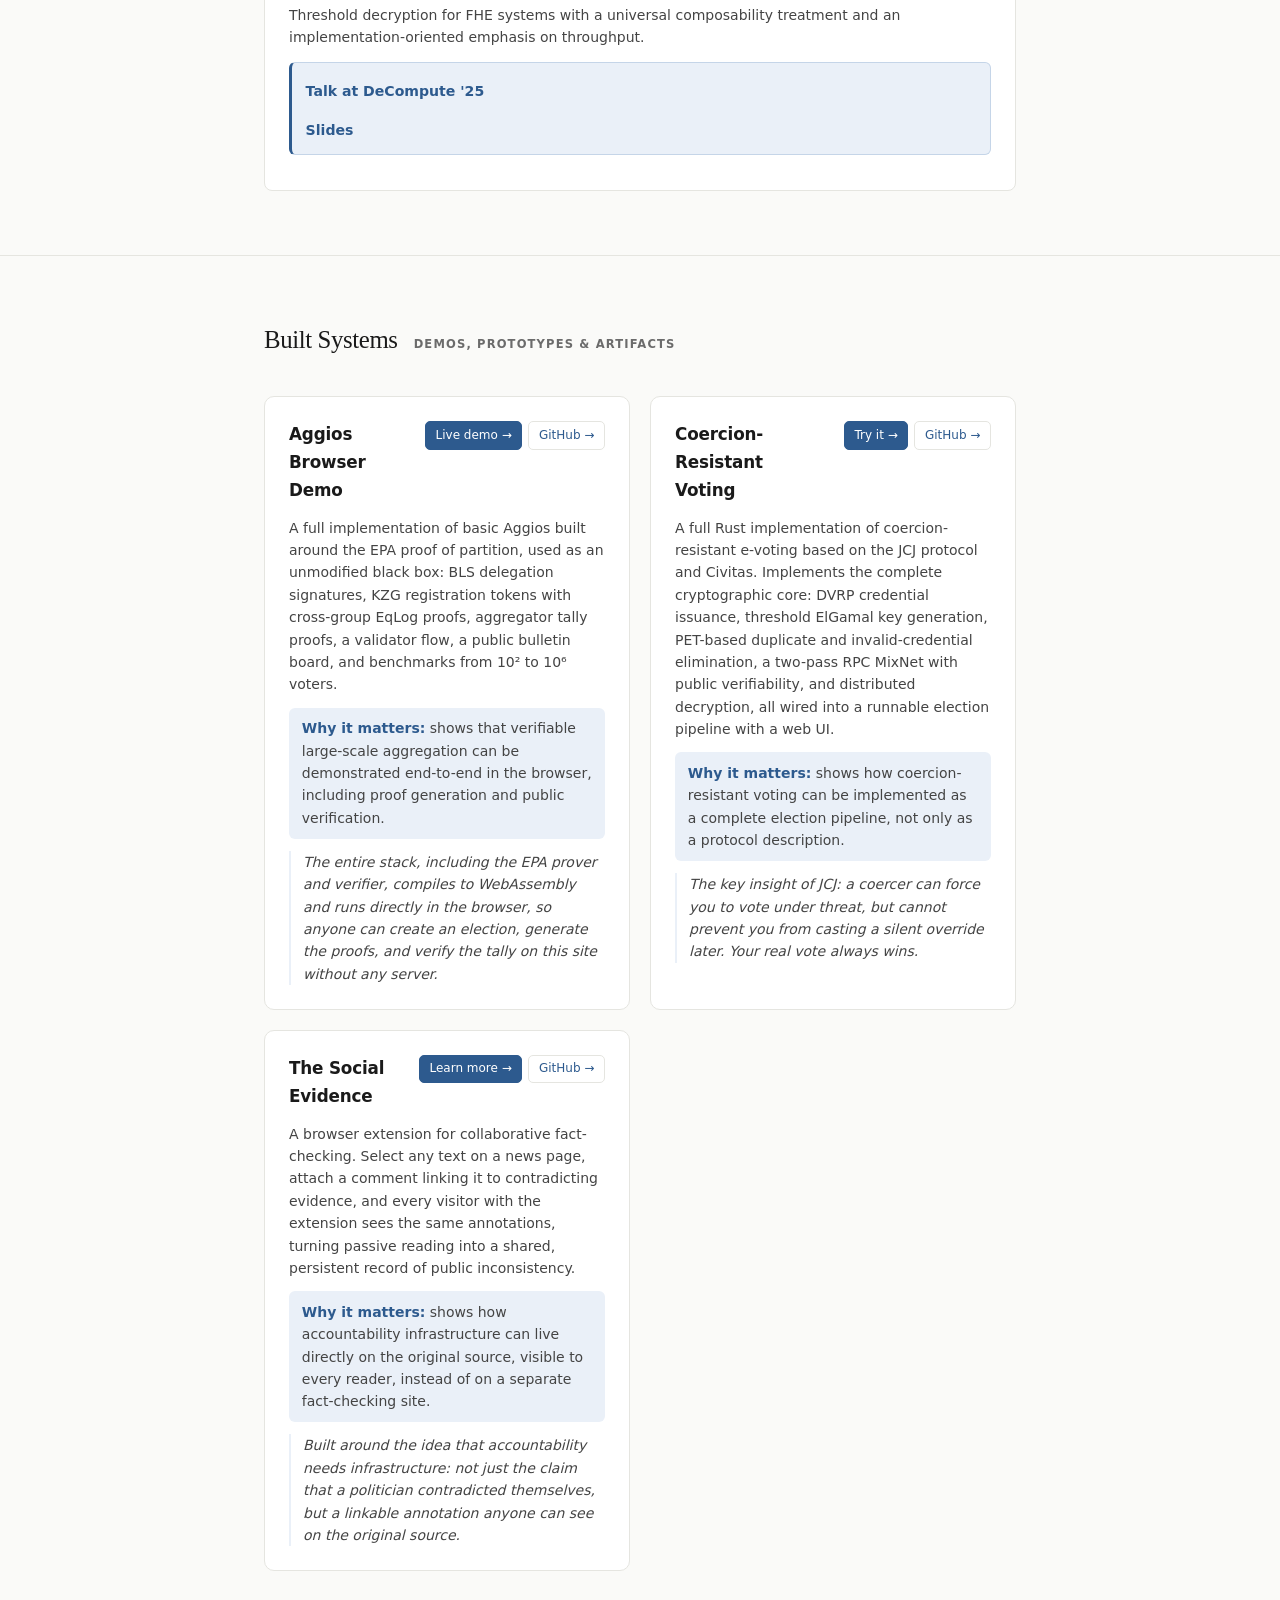
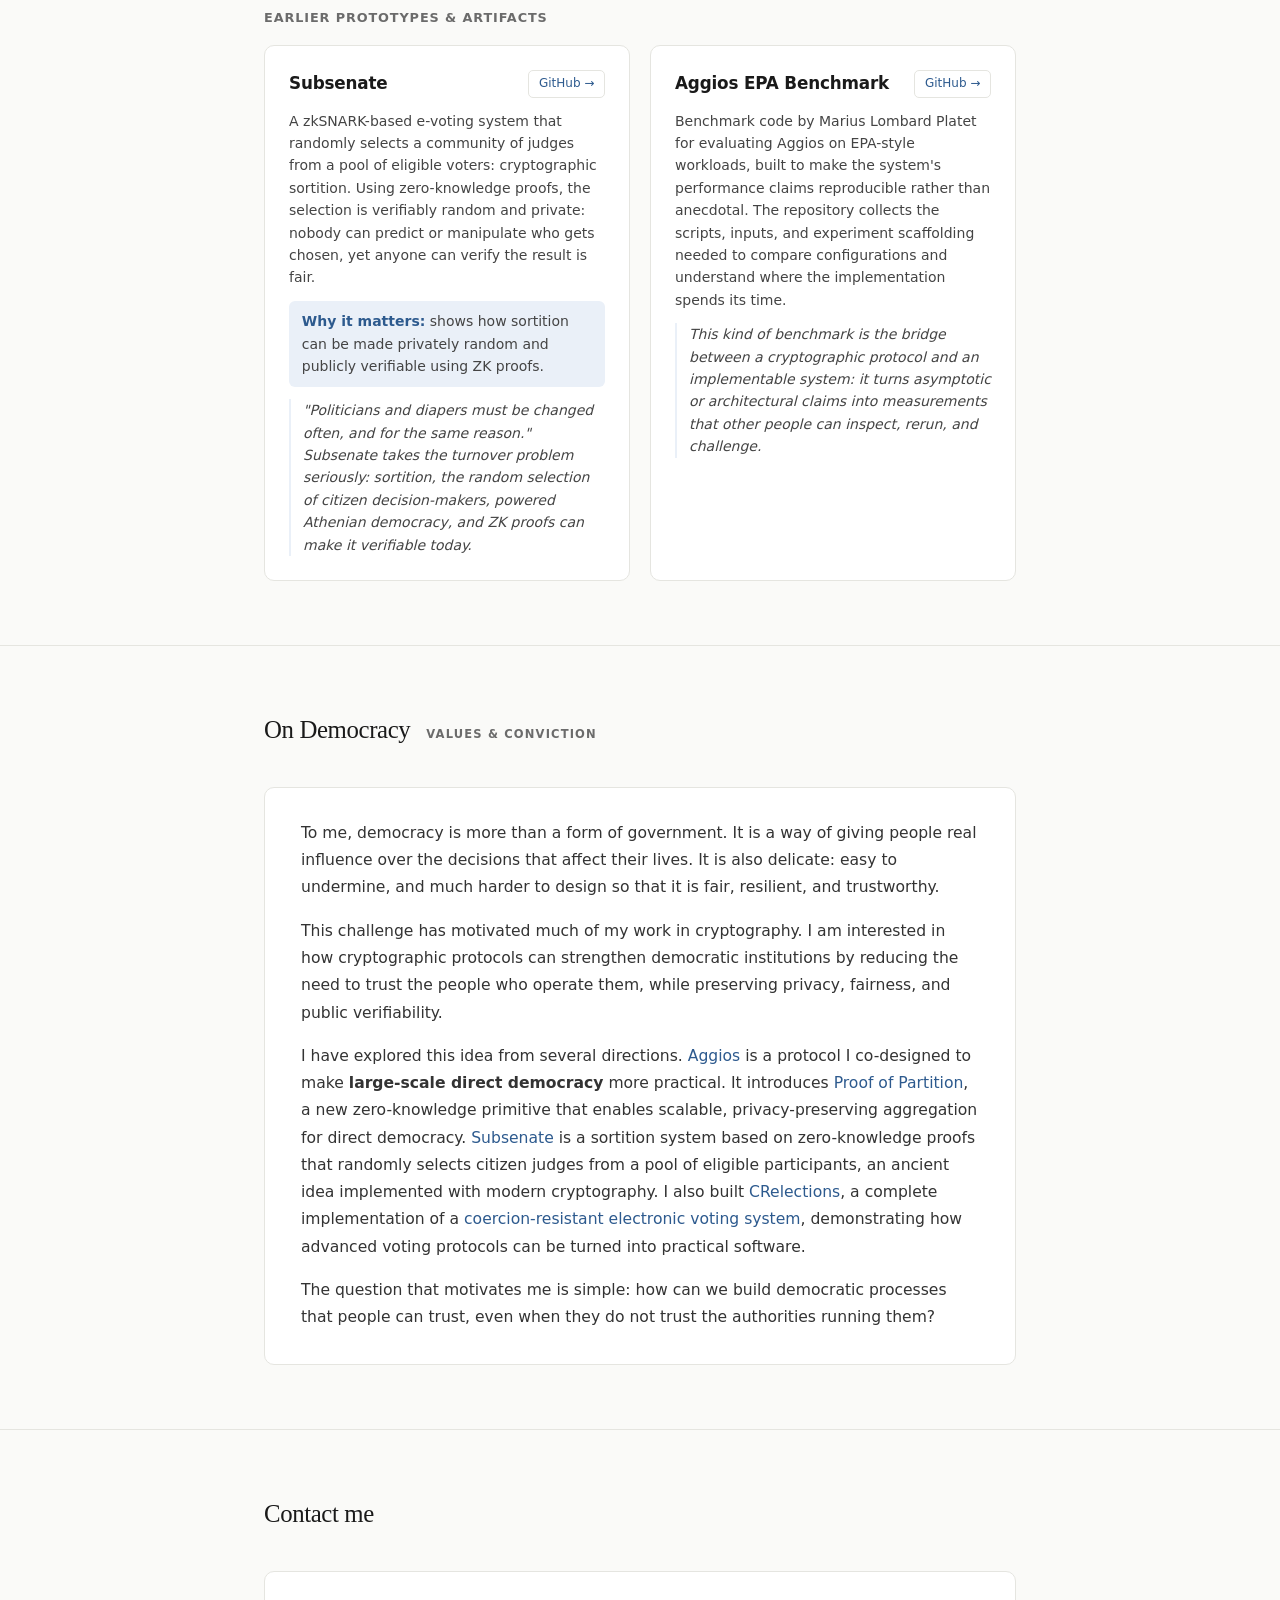
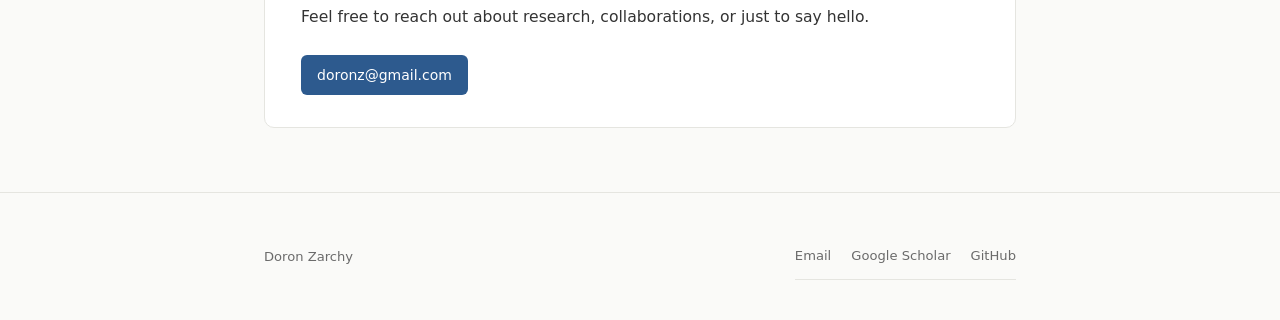
==== commit a4719906: "Add anonymous credentials to work areas" ====
--- a/index.html
+++ b/index.html
@@ -4,16 +4,16 @@
   <meta charset="UTF-8" />
   <meta name="viewport" content="width=device-width, initial-scale=1.0" />
   <title>Doron Zarchy</title>
-  <meta name="description" content="Doron Zarchy is an applied cryptographer working on Fully Homomorphic Encryption (FHE), threshold cryptography, zero-knowledge proofs, secure multiparty computation, and cryptographic infrastructure." />
+  <meta name="description" content="Doron Zarchy is an applied cryptographer working on Fully Homomorphic Encryption (FHE), threshold cryptography, zero-knowledge proofs, anonymous credentials, secure multiparty computation, and cryptographic infrastructure." />
   <link rel="canonical" href="https://doronzarchy.com/" />
   <meta property="og:type" content="website" />
   <meta property="og:title" content="Doron Zarchy" />
-  <meta property="og:description" content="Applied cryptographer working on FHE, threshold cryptography, zero-knowledge proofs, secure multiparty computation, and cryptographic infrastructure." />
+  <meta property="og:description" content="Applied cryptographer working on FHE, threshold cryptography, zero-knowledge proofs, anonymous credentials, secure multiparty computation, and cryptographic infrastructure." />
   <meta property="og:url" content="https://doronzarchy.com/" />
   <meta property="og:image" content="https://doronzarchy.com/assets/images/doron-profile.jpg" />
   <meta name="twitter:card" content="summary" />
   <meta name="twitter:title" content="Doron Zarchy" />
-  <meta name="twitter:description" content="Applied cryptographer working on FHE, threshold cryptography, zero-knowledge proofs, secure multiparty computation, and cryptographic infrastructure." />
+  <meta name="twitter:description" content="Applied cryptographer working on FHE, threshold cryptography, zero-knowledge proofs, anonymous credentials, secure multiparty computation, and cryptographic infrastructure." />
   <meta name="twitter:image" content="https://doronzarchy.com/assets/images/doron-profile.jpg" />
   <meta name="google-site-verification" content="Y3EdNhpciKWlYWVJTcsc7-1uhgqbGKEFhwGkvCxDaiE" />
   <link rel="alternate" hreflang="en" href="https://doronzarchy.com/" />
@@ -31,6 +31,7 @@
       "Fully Homomorphic Encryption",
       "Threshold Cryptography",
       "Zero-Knowledge Proofs",
+      "Anonymous Credentials",
       "Secure Multiparty Computation",
       "Coercion-Resistant Voting"
     ],
@@ -68,7 +69,7 @@
       </h1>
       <p class="tagline">
         Computer scientist and Applied Cryptographer
-        working on Fully Homomorphic Encryption (FHE), threshold cryptography, Zero-Knowledge (ZK) proof systems, anonymity solutions, and
+        working on Fully Homomorphic Encryption (FHE), threshold cryptography, Zero-Knowledge (ZK) proof systems, anonymous credentials, anonymity solutions, and
         verifiable democratic technology. Building cryptographic systems for verifiable governance.
       </p>
       <div class="credential-lines">
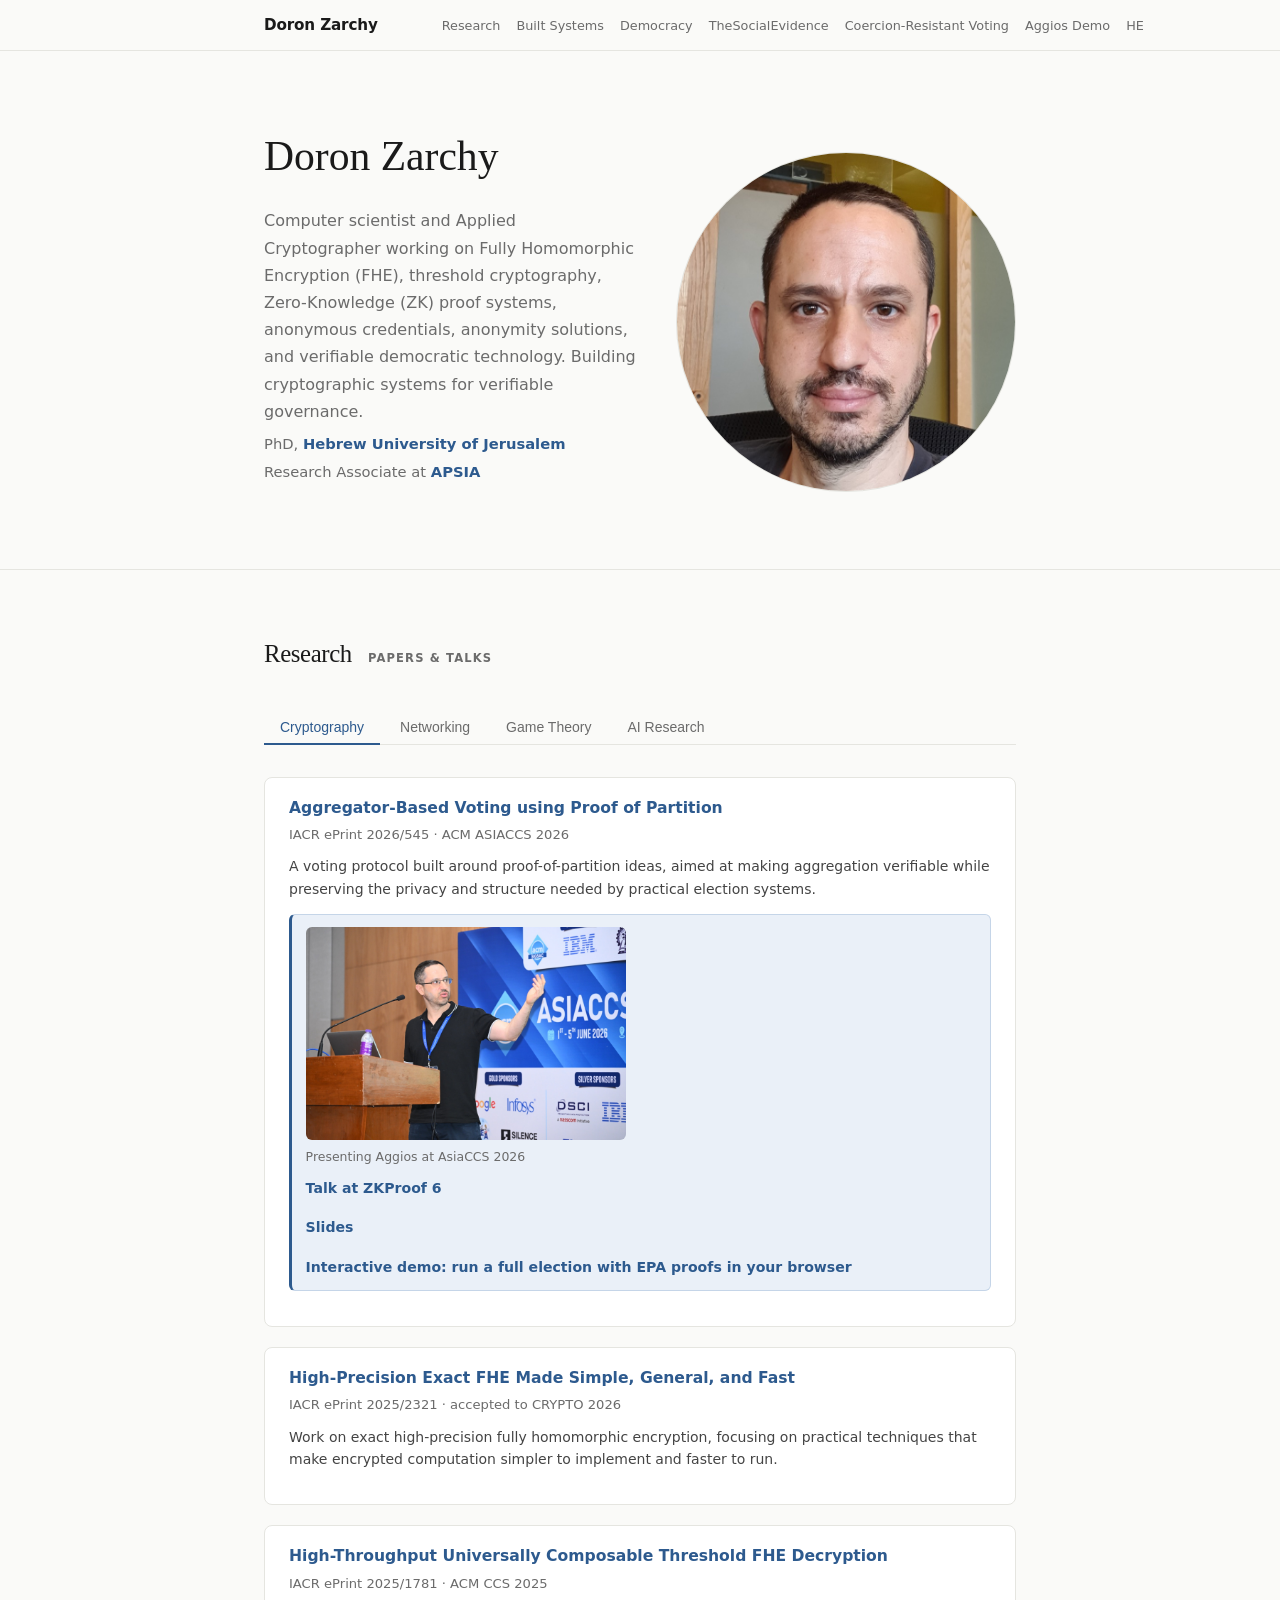
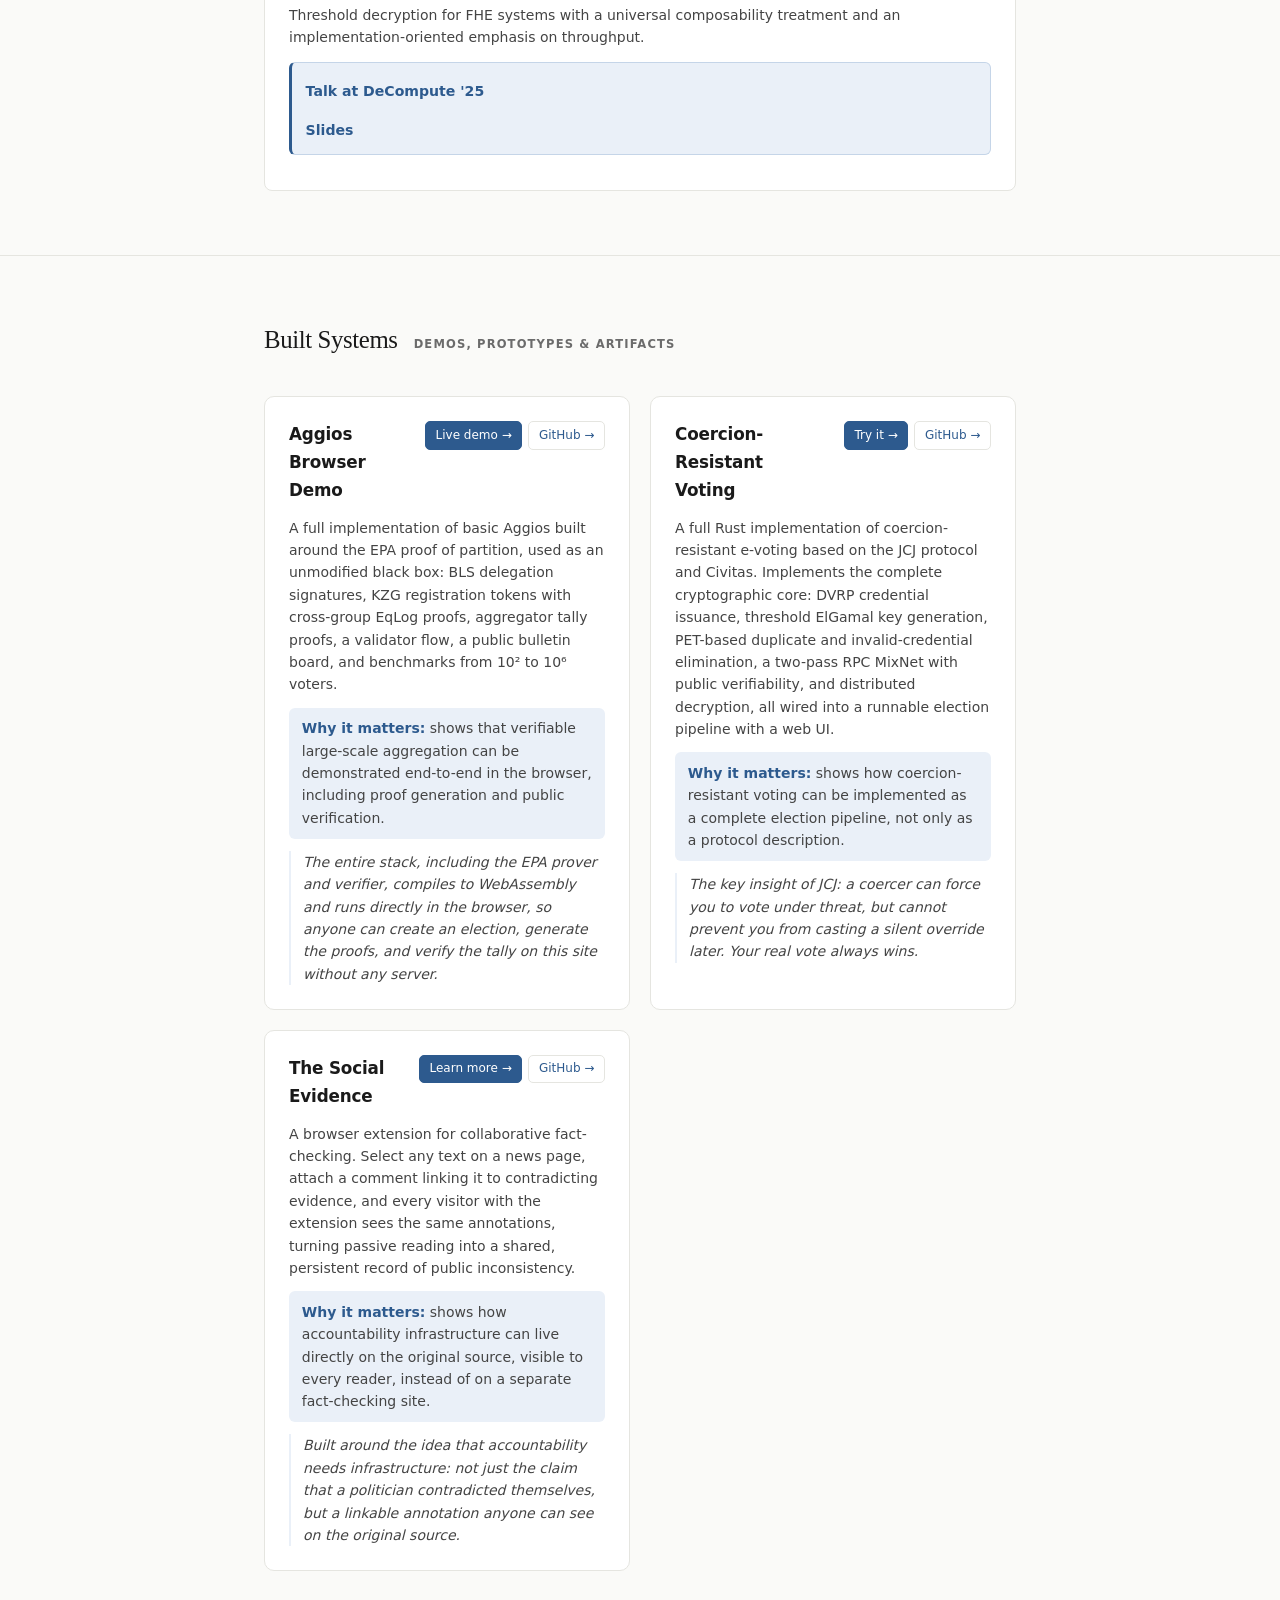
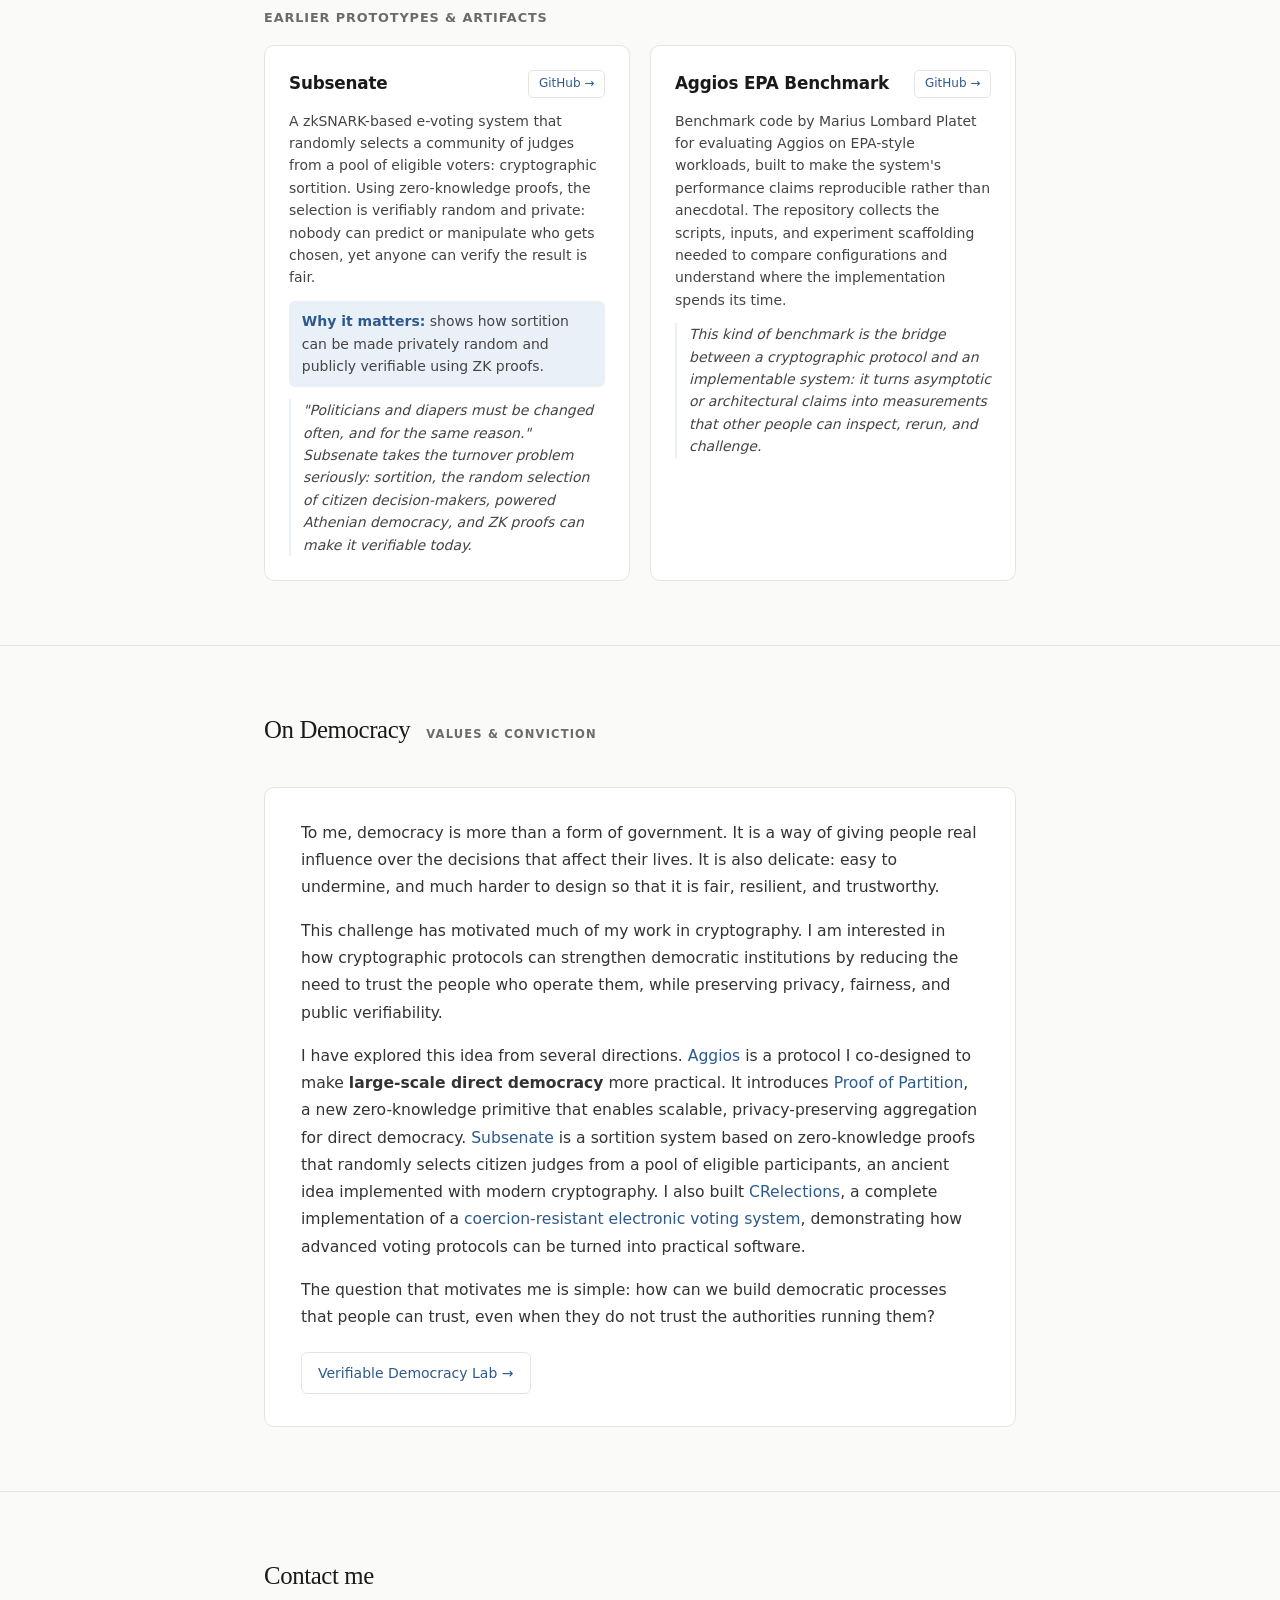
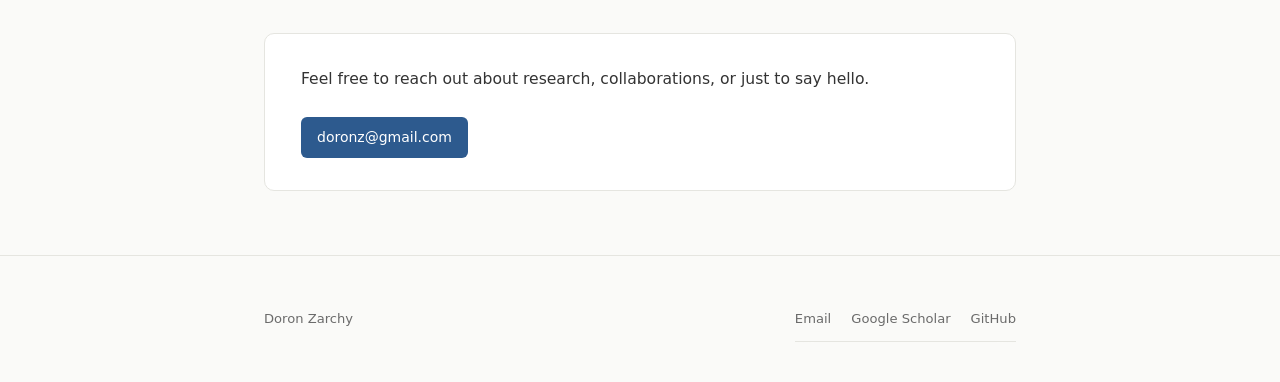
==== commit 4f6a1fc8: "Add Verifiable Democracy Lab page at /democracy with link from On Democracy section" ====
--- a/index.html
+++ b/index.html
@@ -446,6 +446,10 @@
         The question that motivates me is simple: how can we build democratic processes
         that people can trust, even when they do not trust the authorities running them?
       </p>
+
+      <p style="margin-top:1.25rem">
+        <a href="/democracy/" class="btn btn-ghost">Verifiable Democracy Lab &rarr;</a>
+      </p>
     </div>
   </div>
 </section>
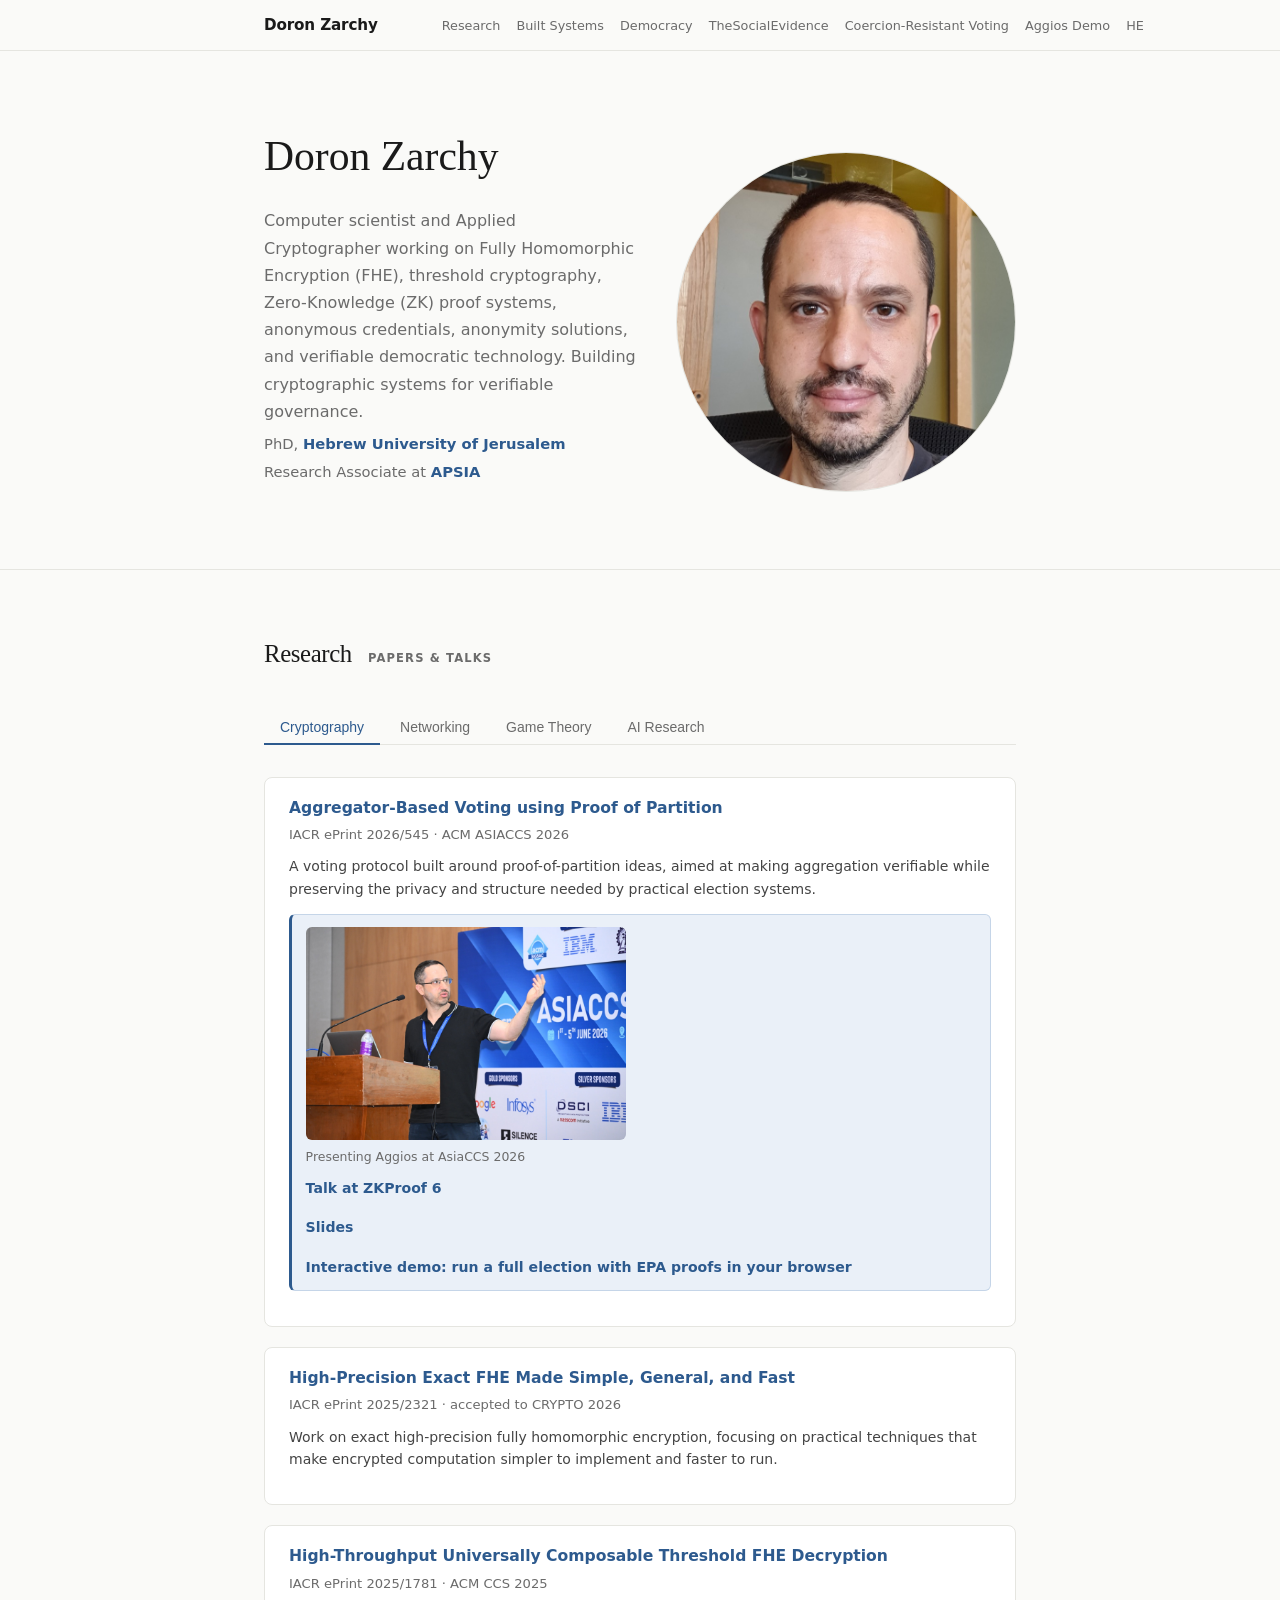
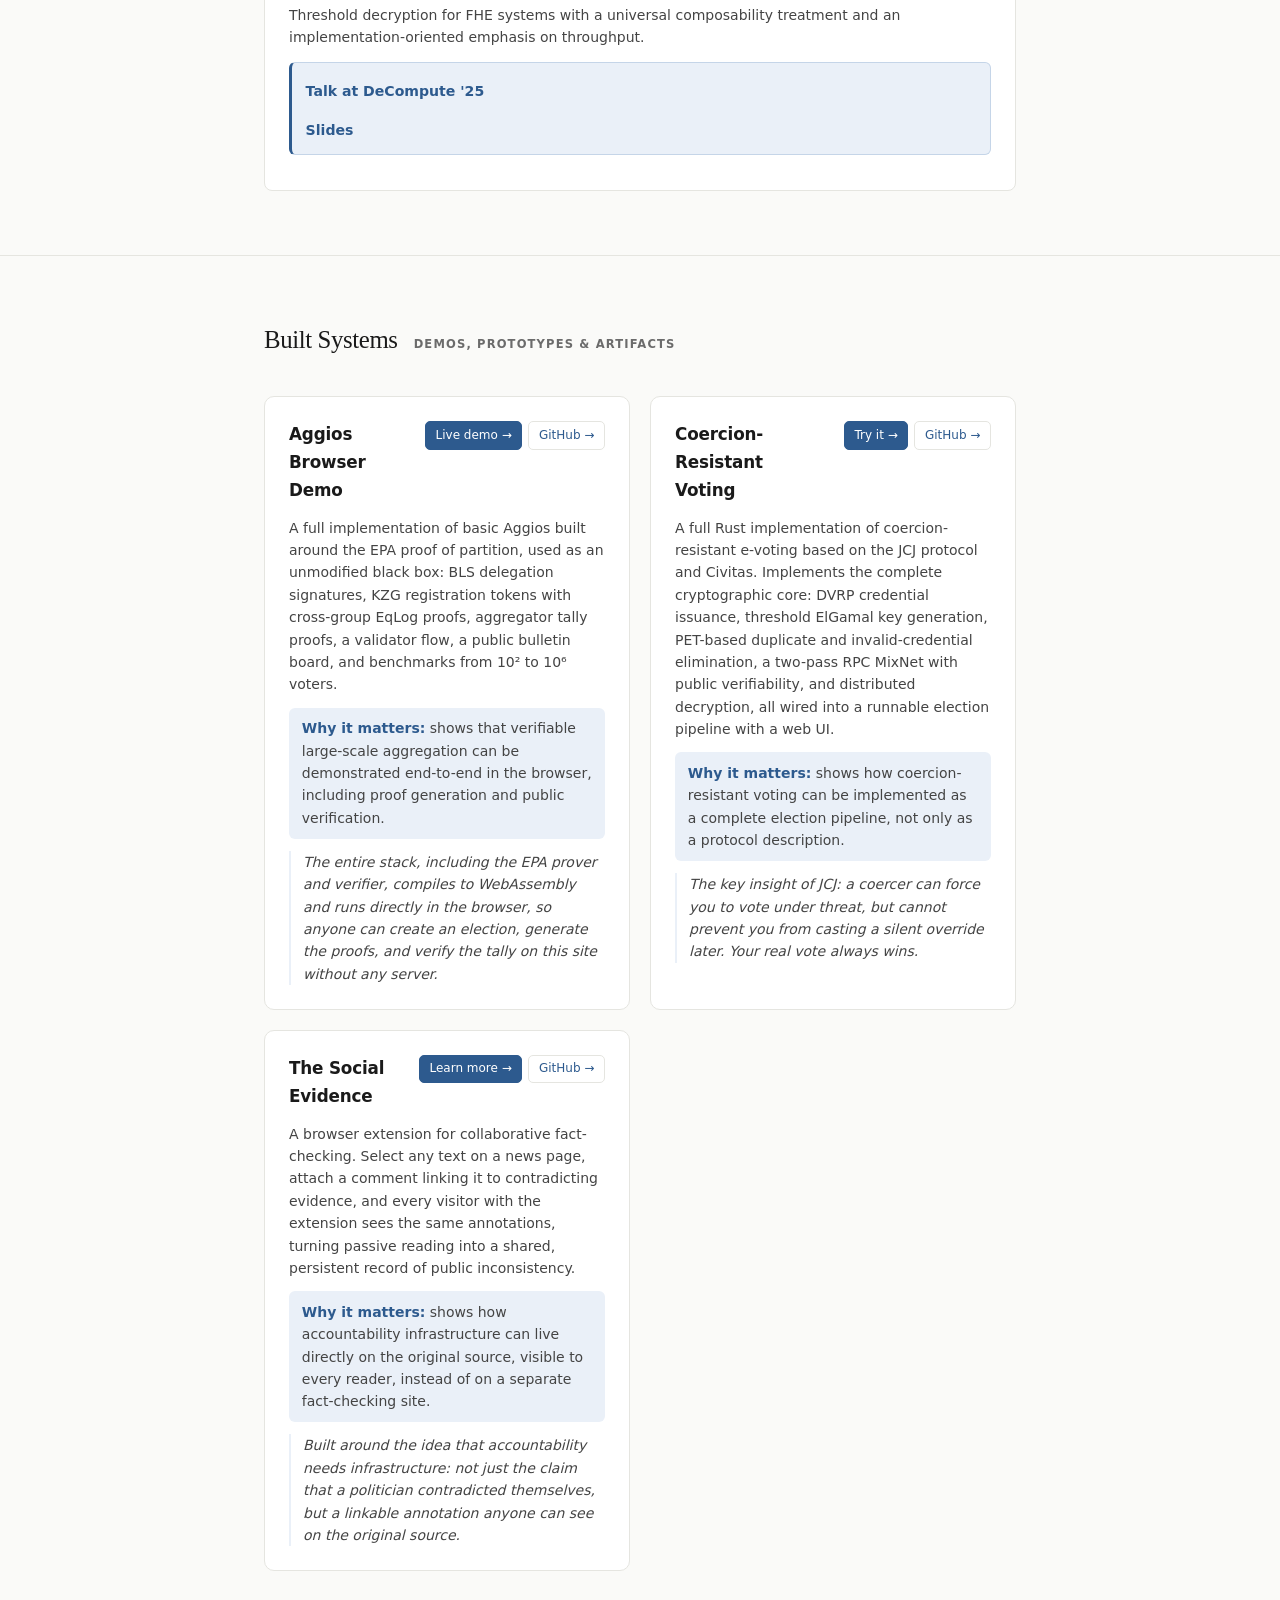
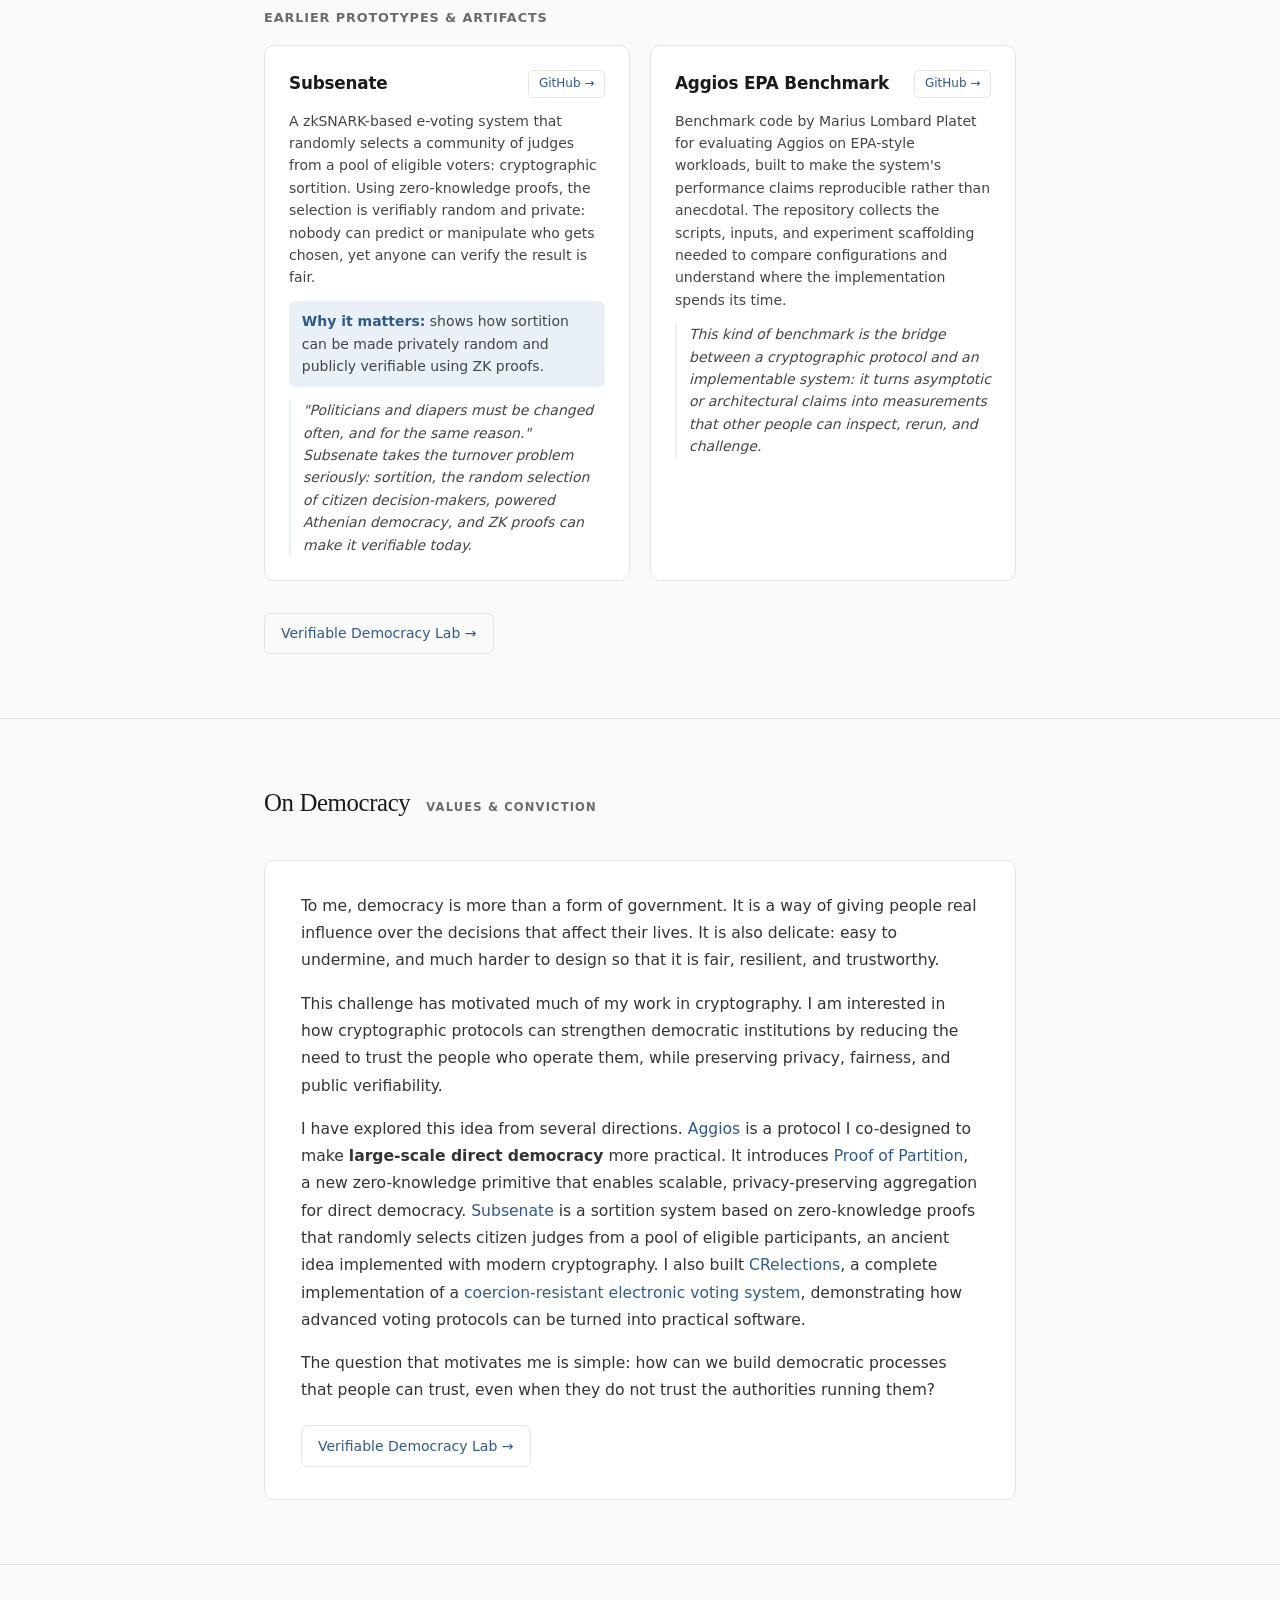
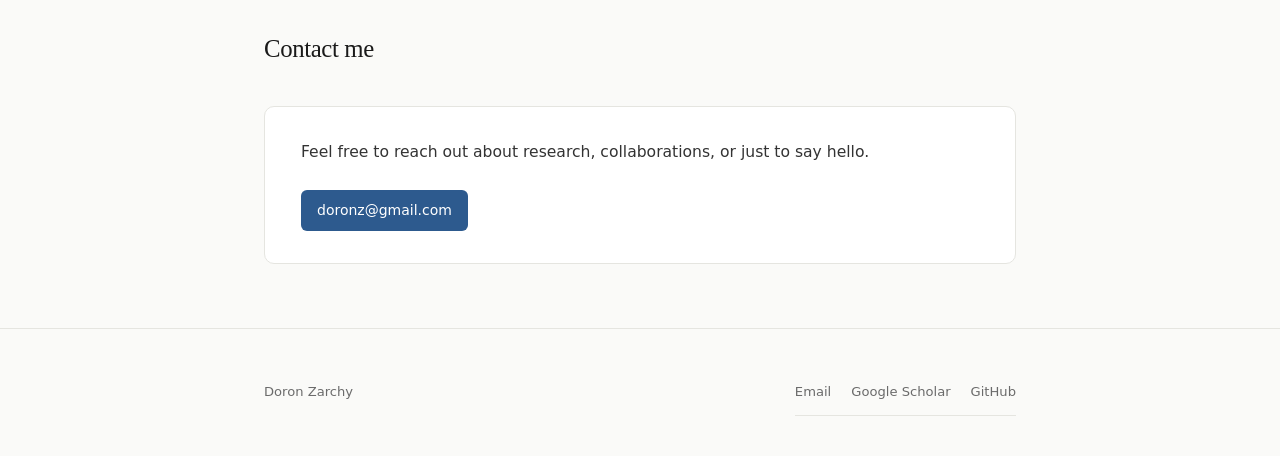
==== commit 9446d9c8: "Improve lab page discoverability and copy: link from Built Systems, credibility line, use cases, con" ====
--- a/index.html
+++ b/index.html
@@ -400,6 +400,10 @@
       </div>
 
     </div>
+
+    <p style="margin-top:2rem">
+      <a href="/democracy/" class="btn btn-ghost">Verifiable Democracy Lab &rarr;</a>
+    </p>
   </div>
 </section>
 
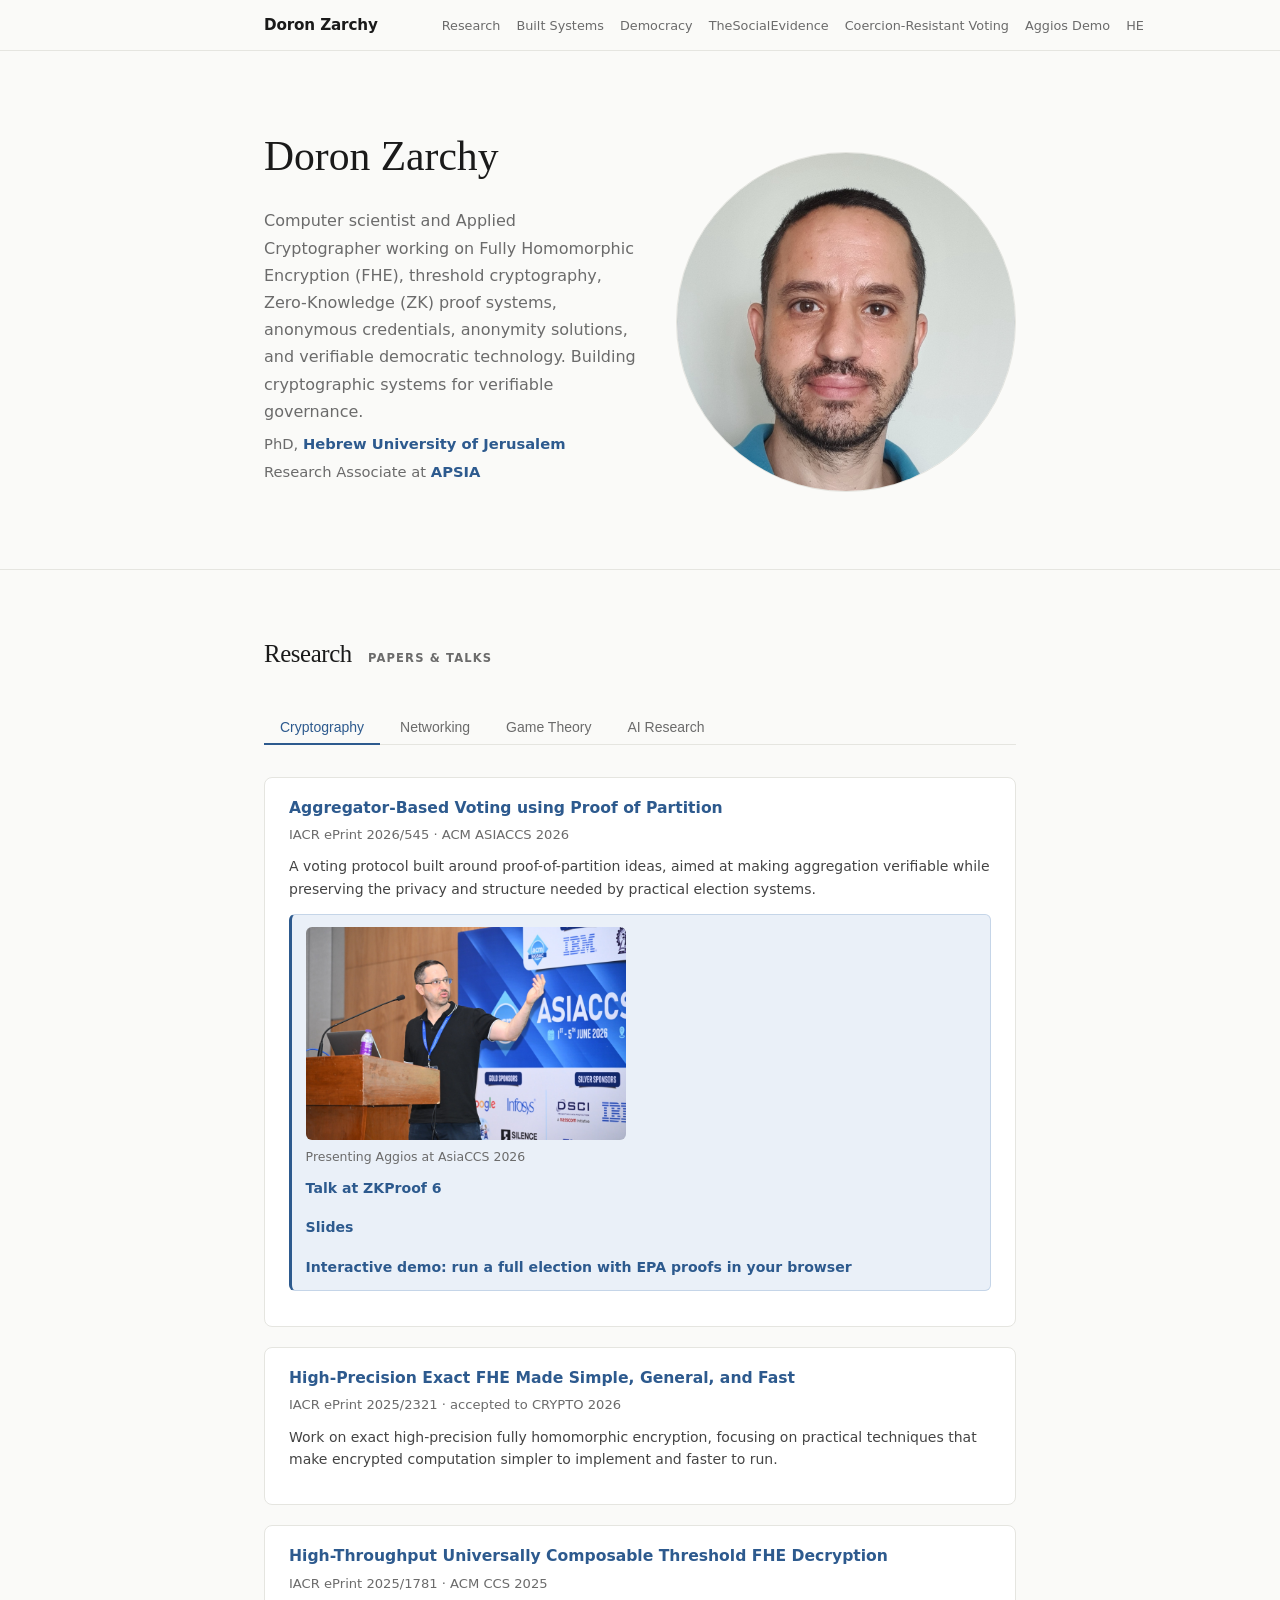
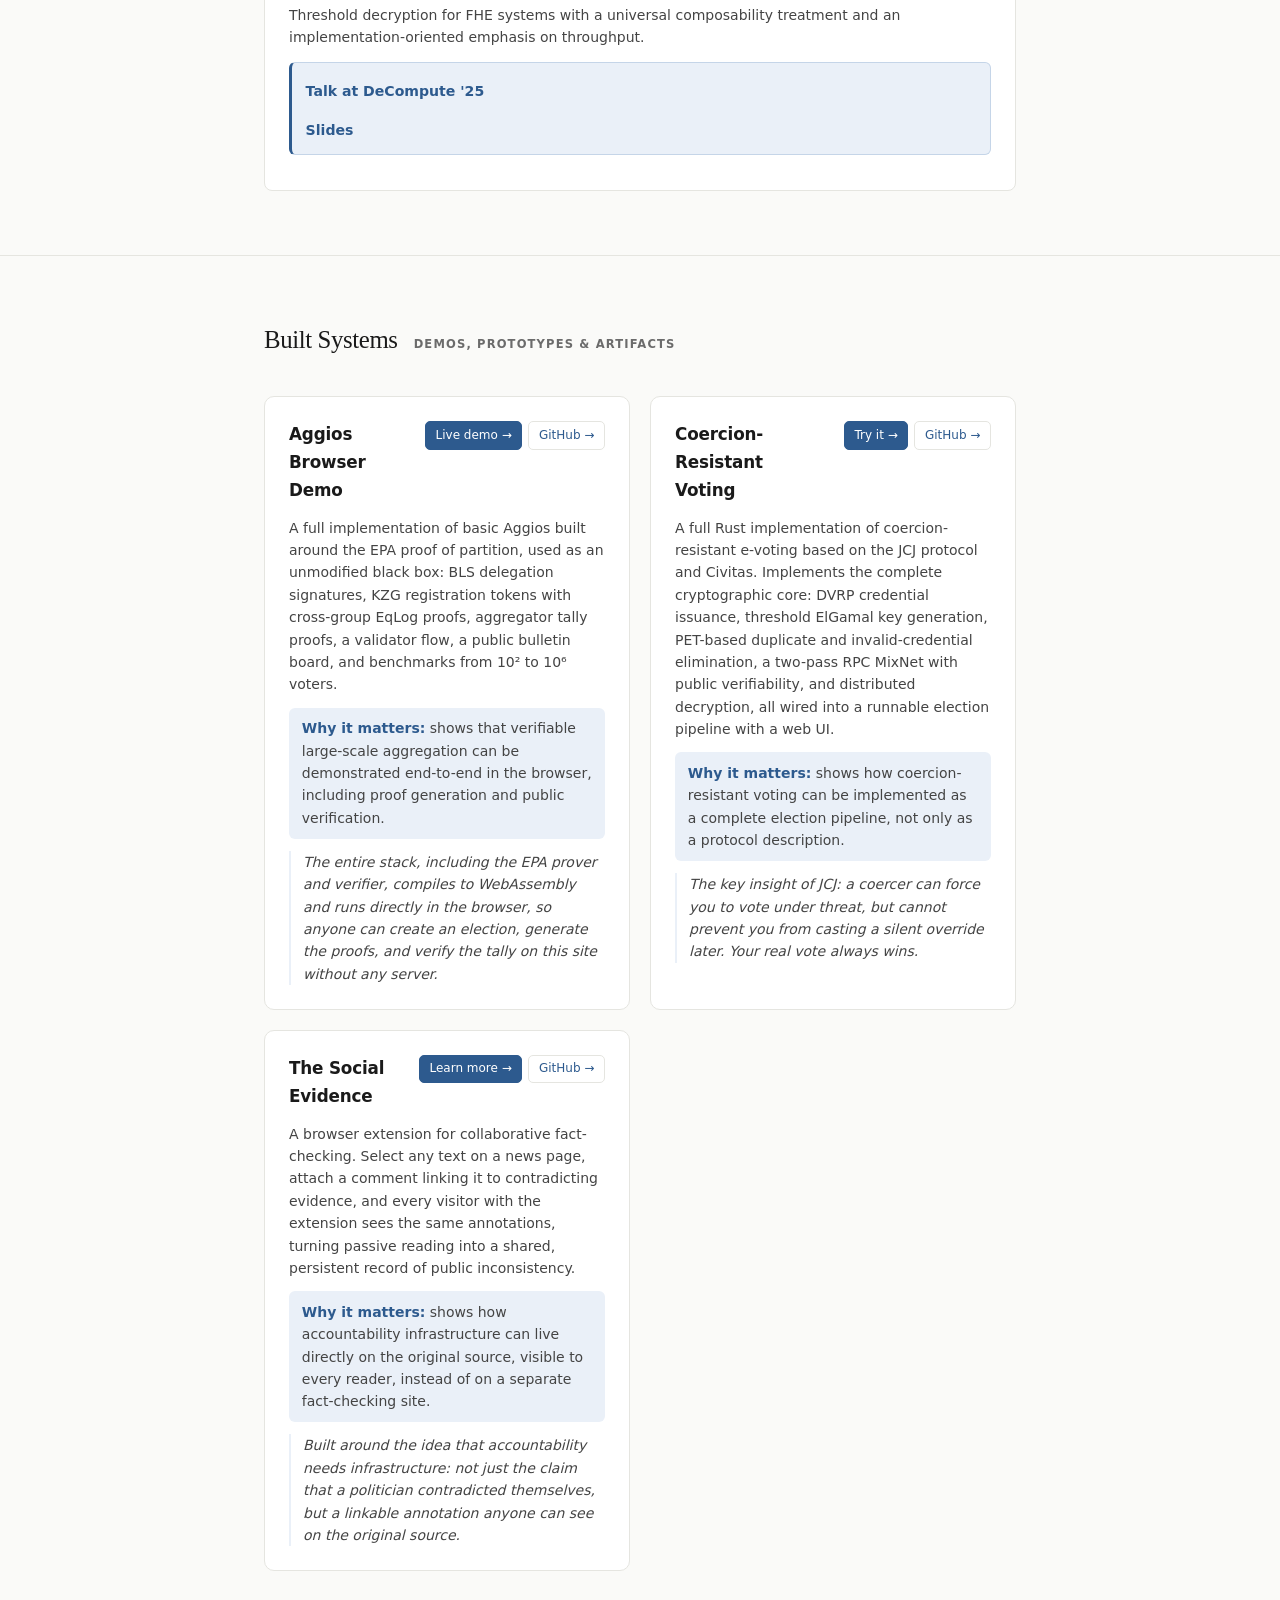
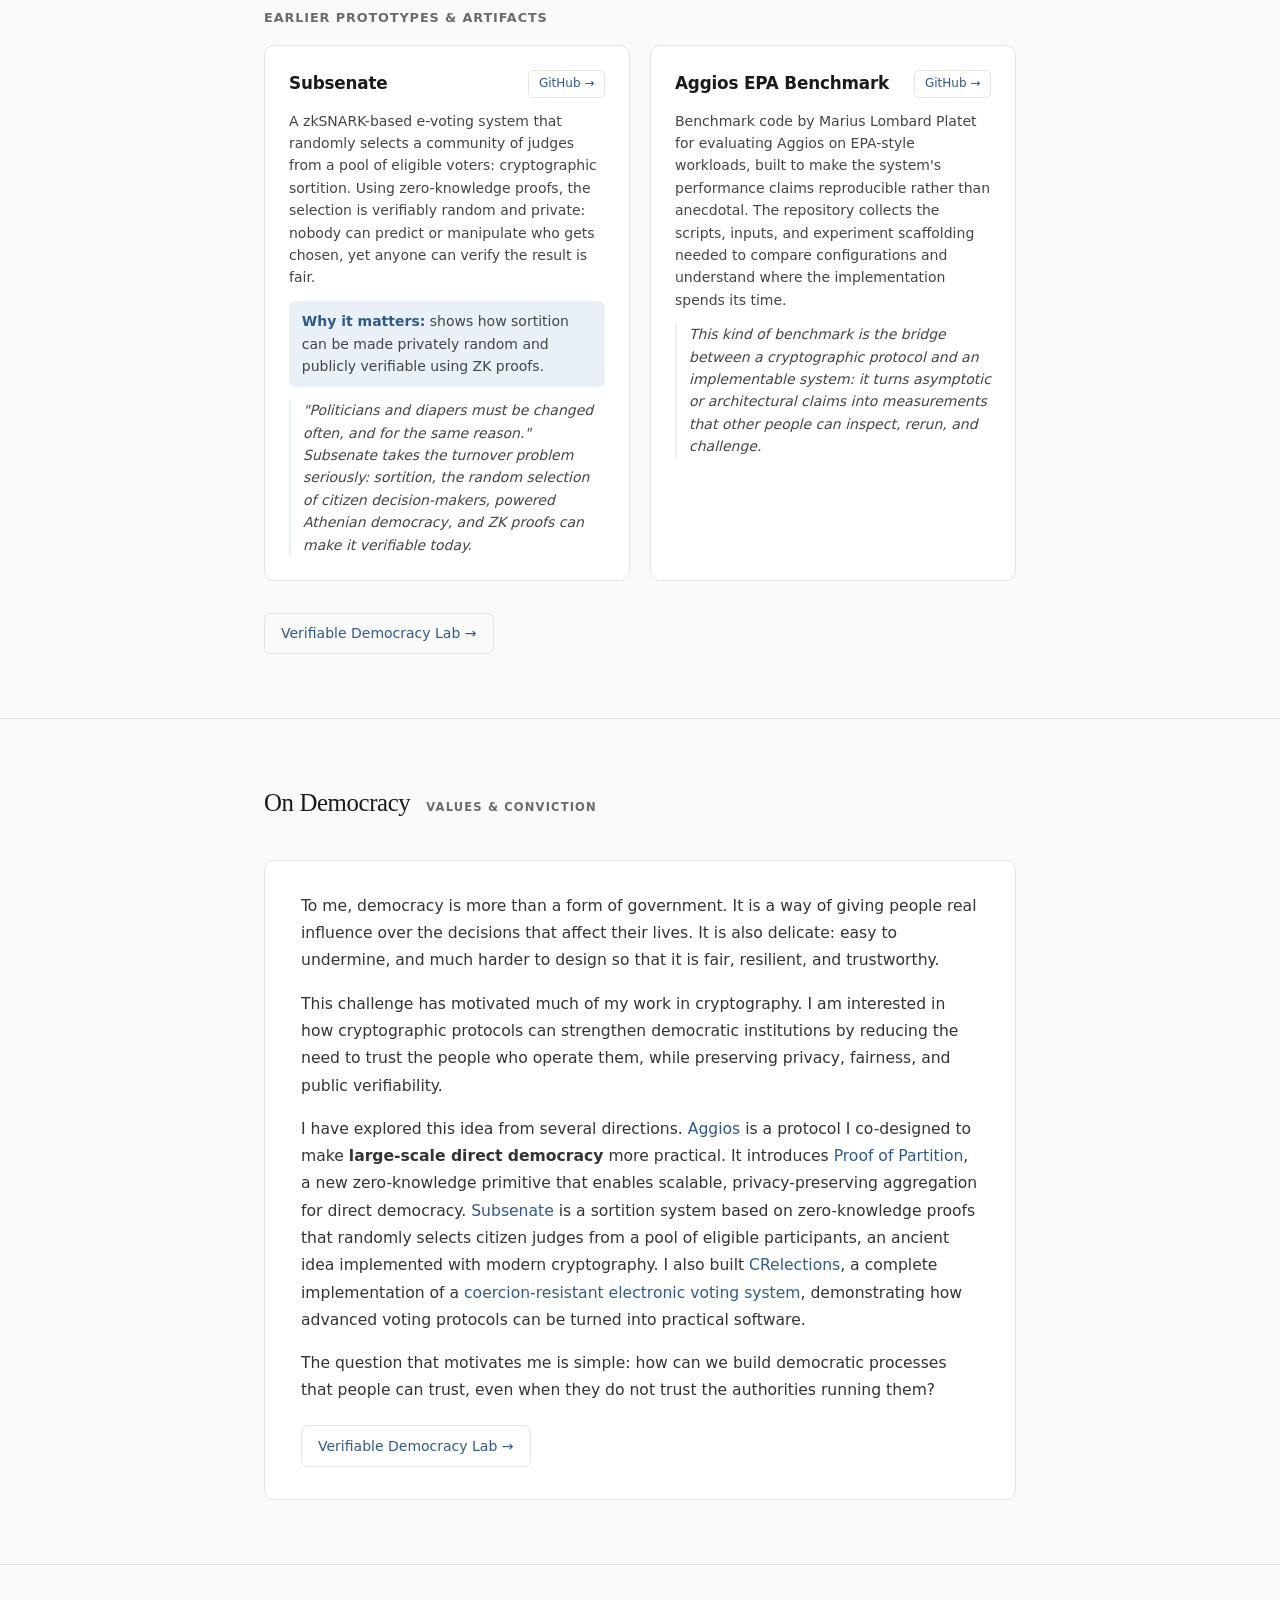
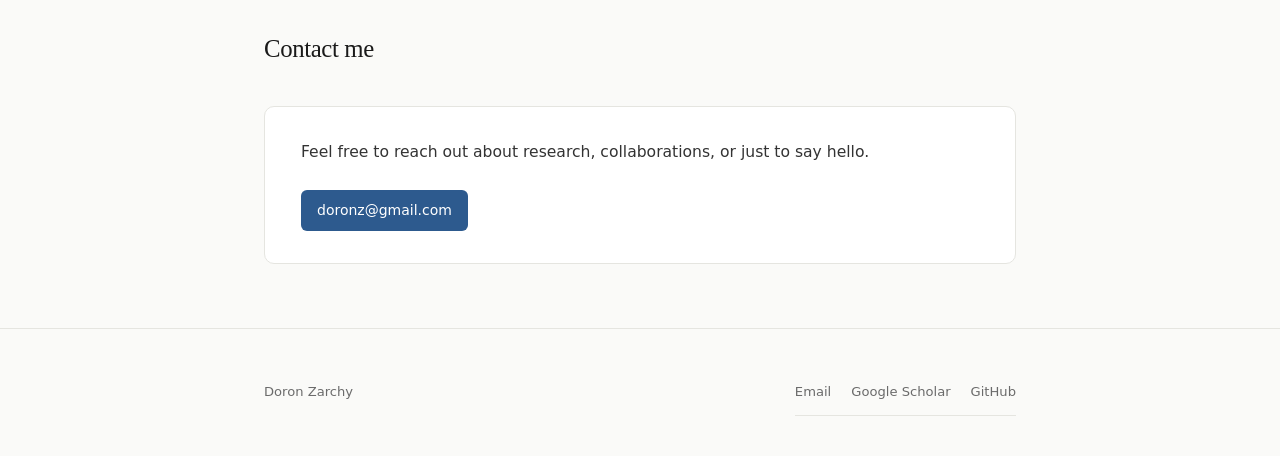
==== commit a66eb32f: "Update profile picture on English and Hebrew pages" ====
--- a/index.html
+++ b/index.html
@@ -85,8 +85,8 @@
         class="profile-headshot"
         src="assets/images/doron-profile.jpg"
         alt="Portrait of Doron Zarchy"
-        width="900"
-        height="738"
+        width="1097"
+        height="1200"
         loading="eager"
       >
     </aside>
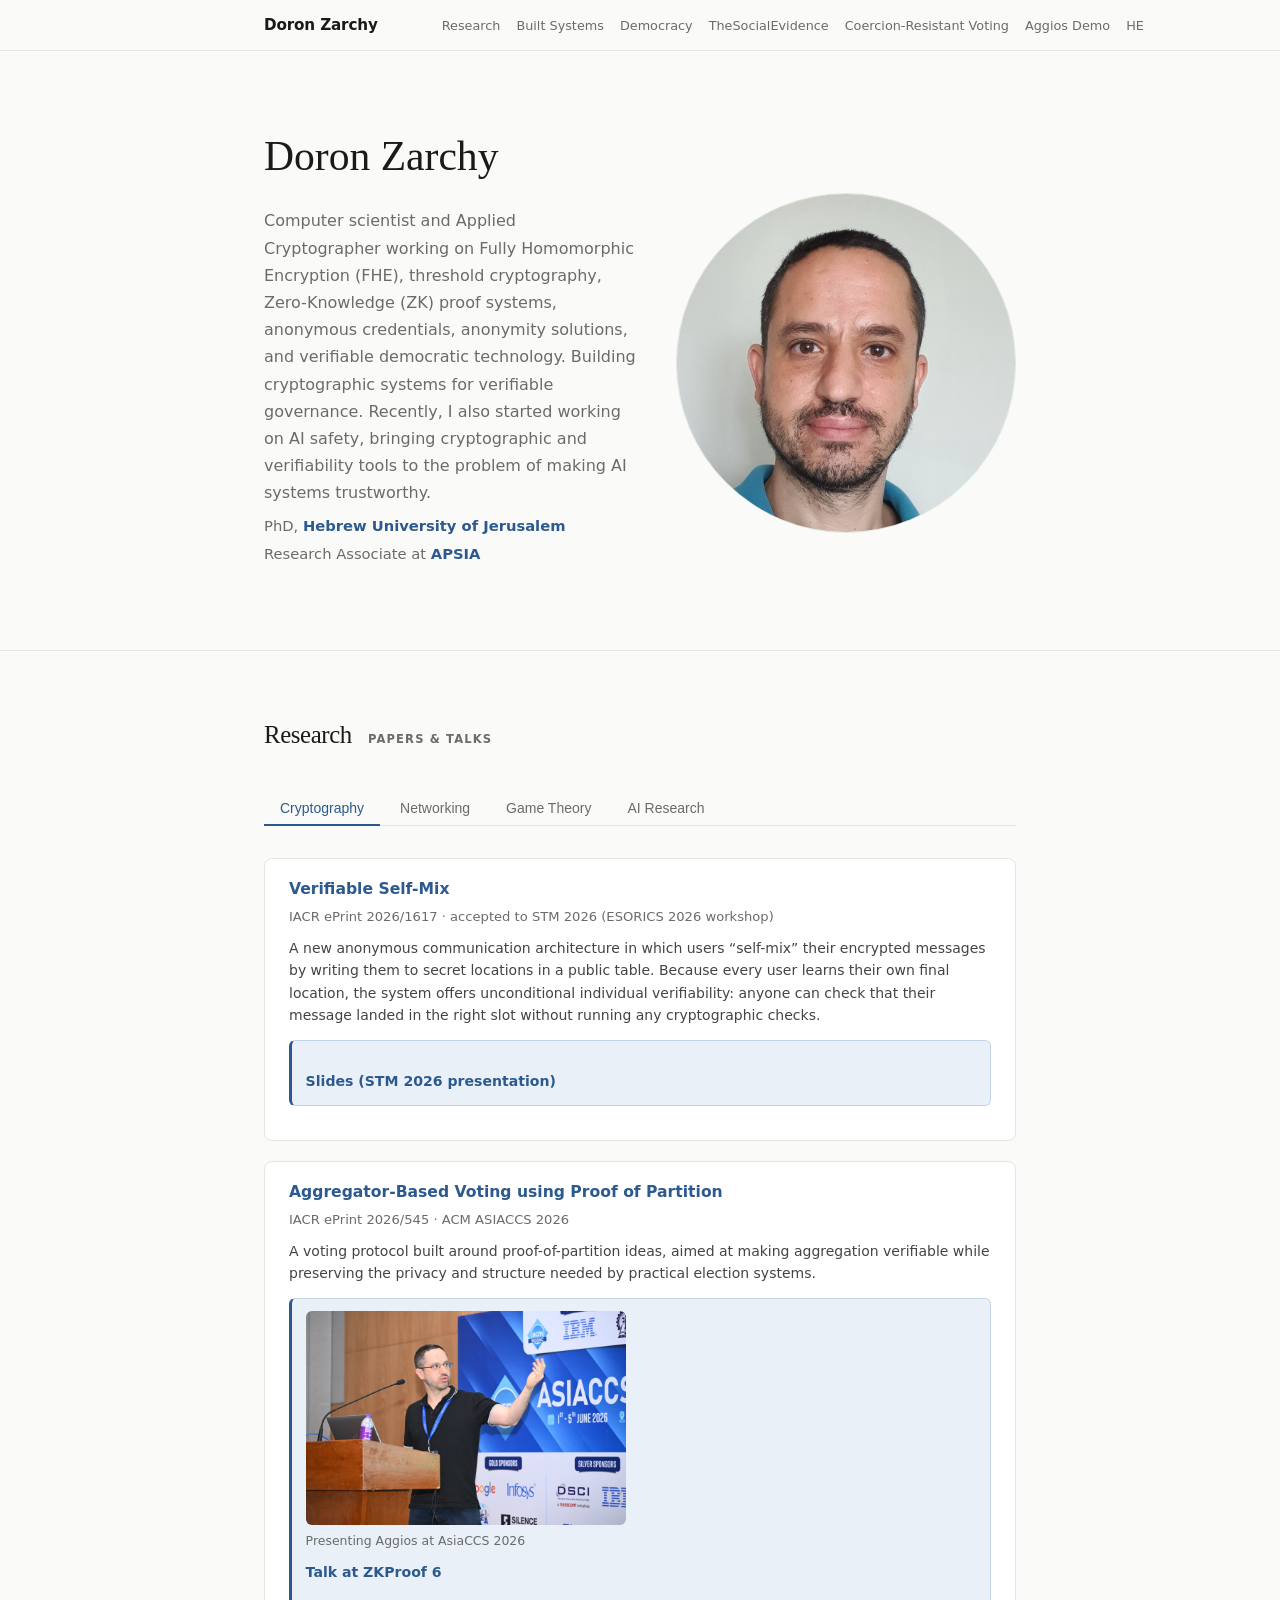
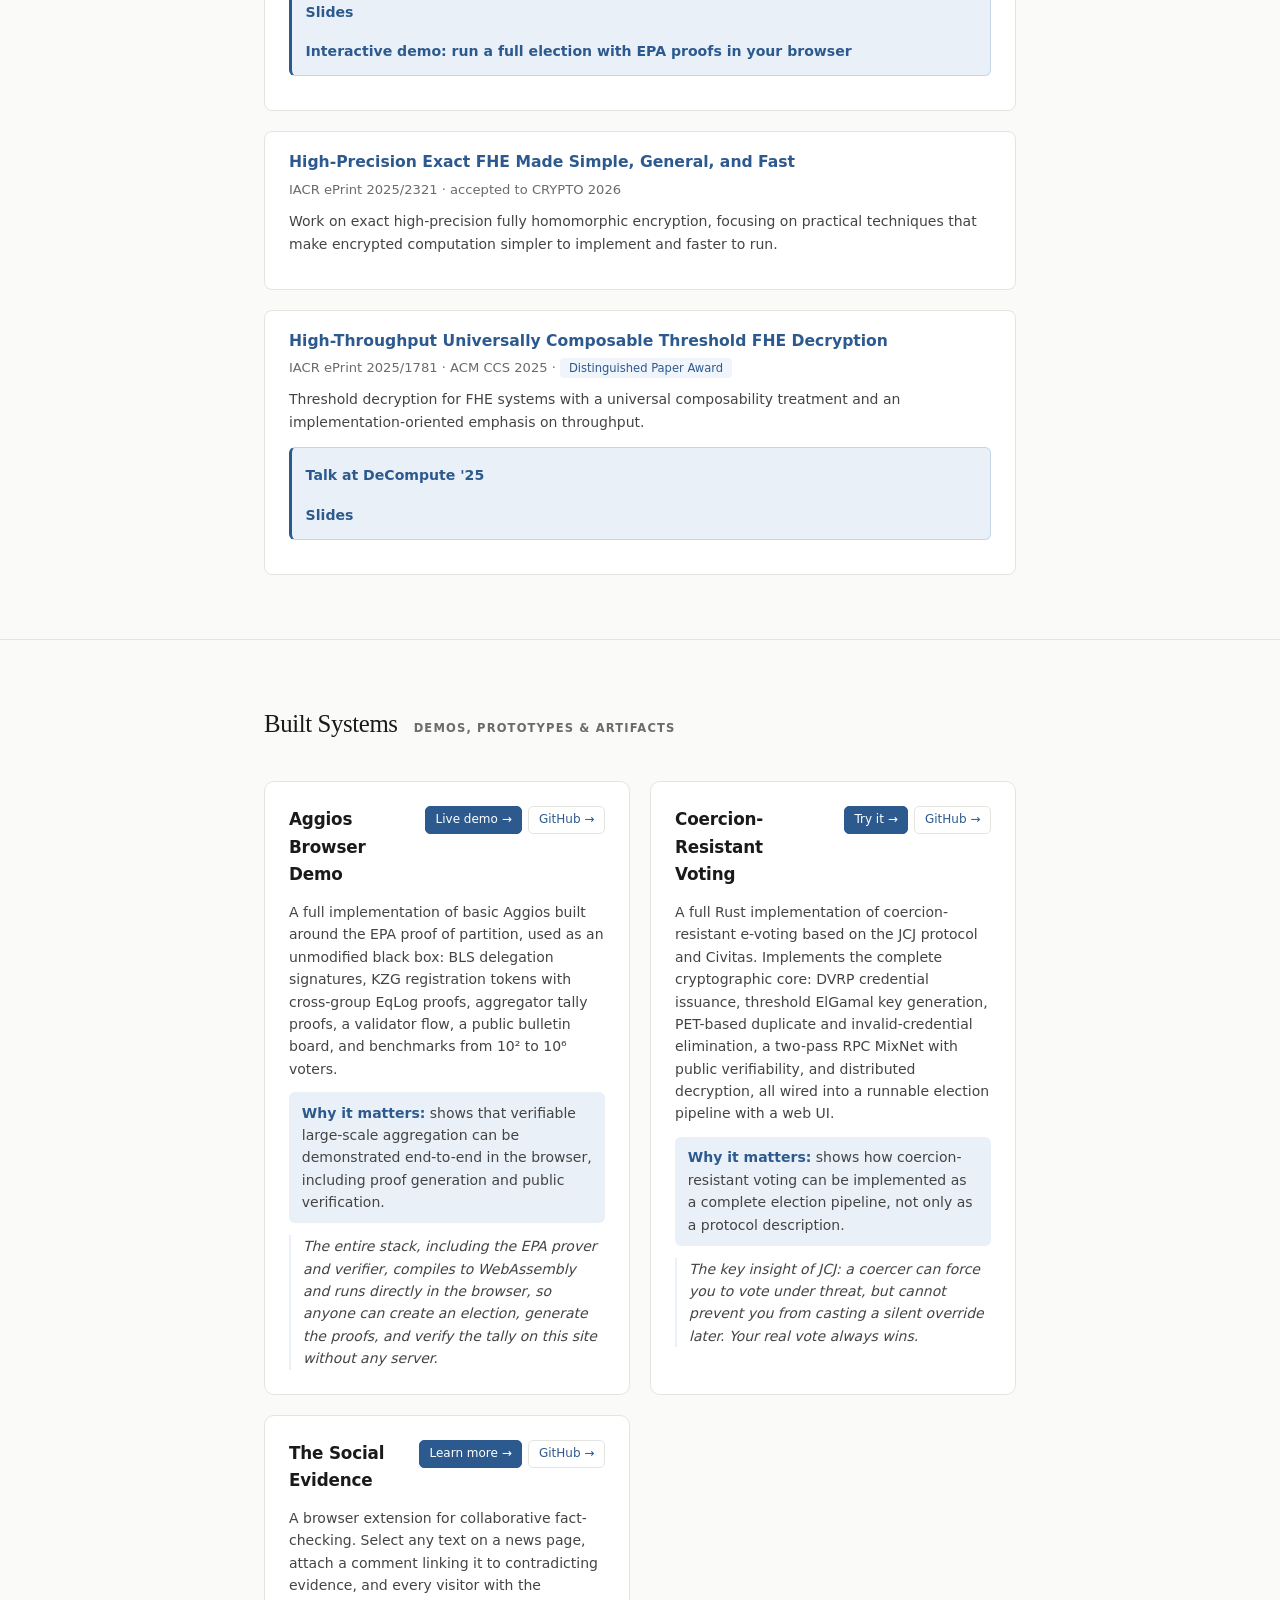
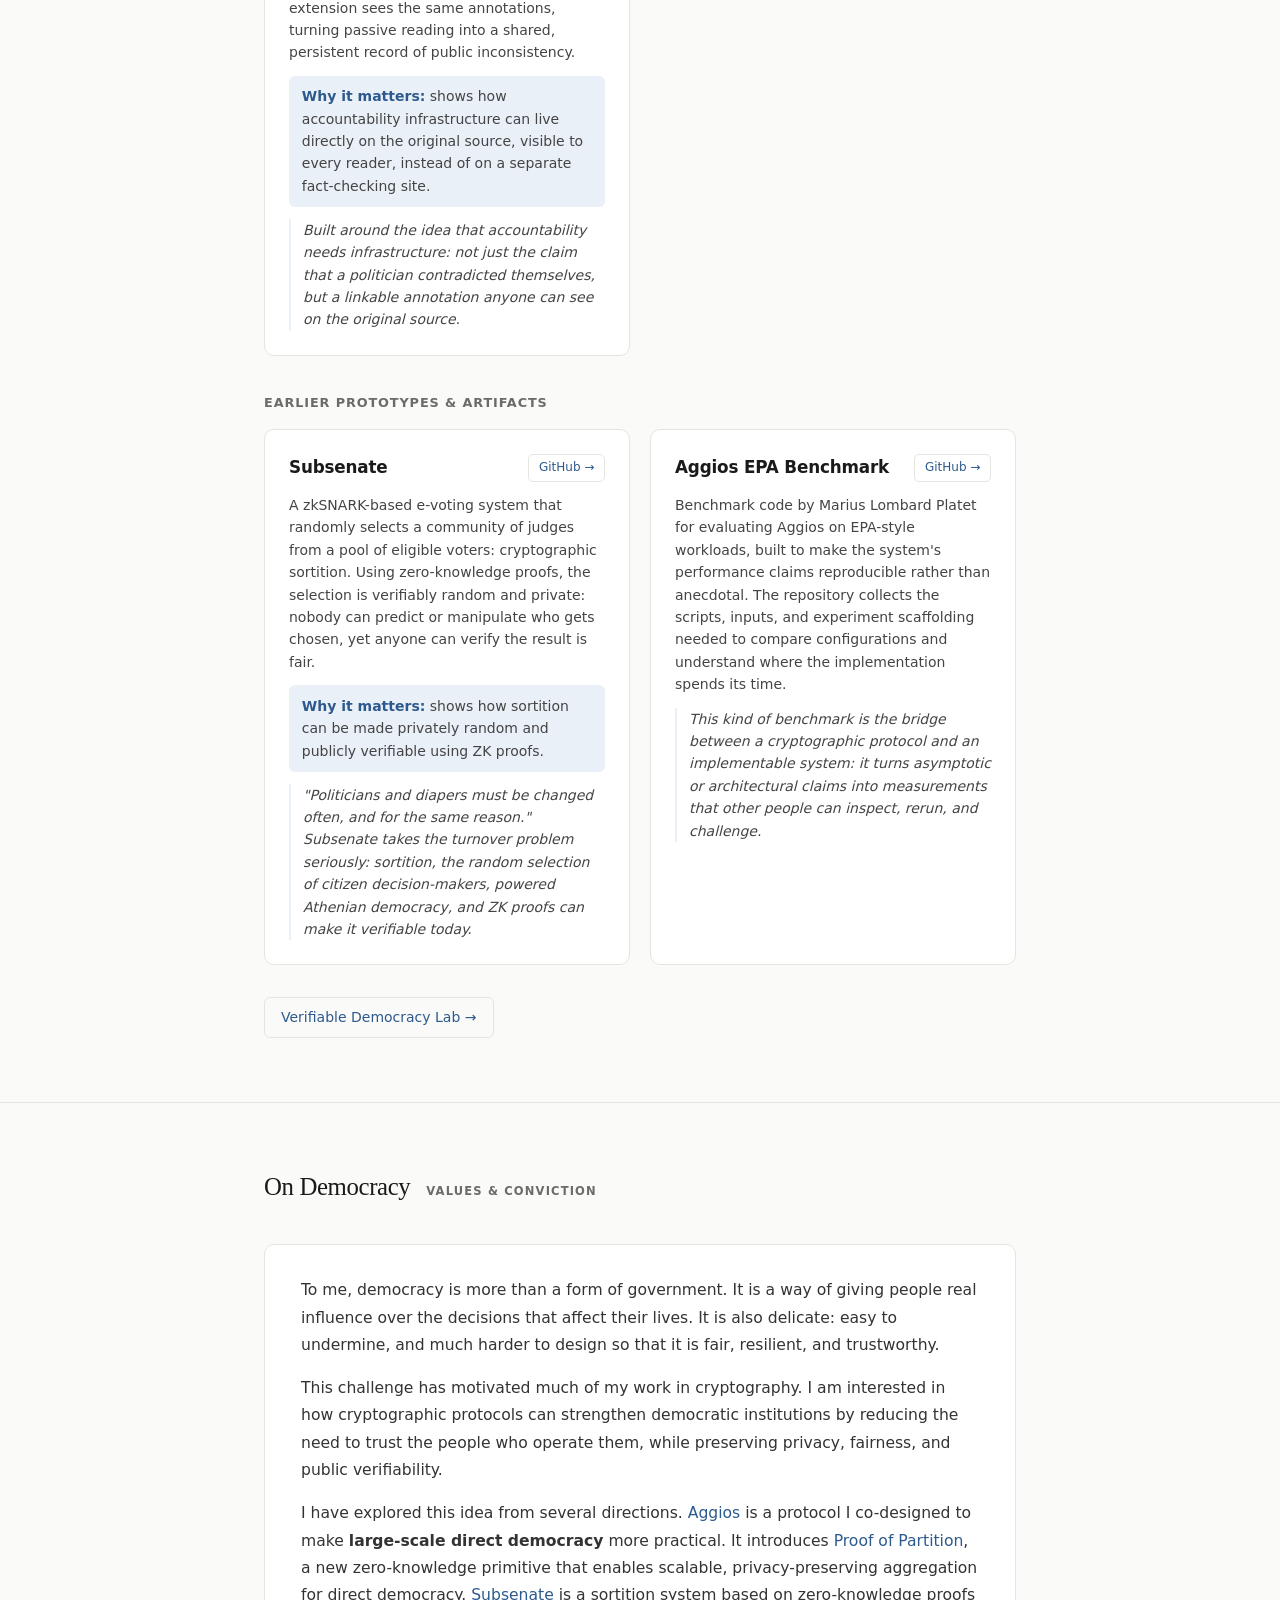
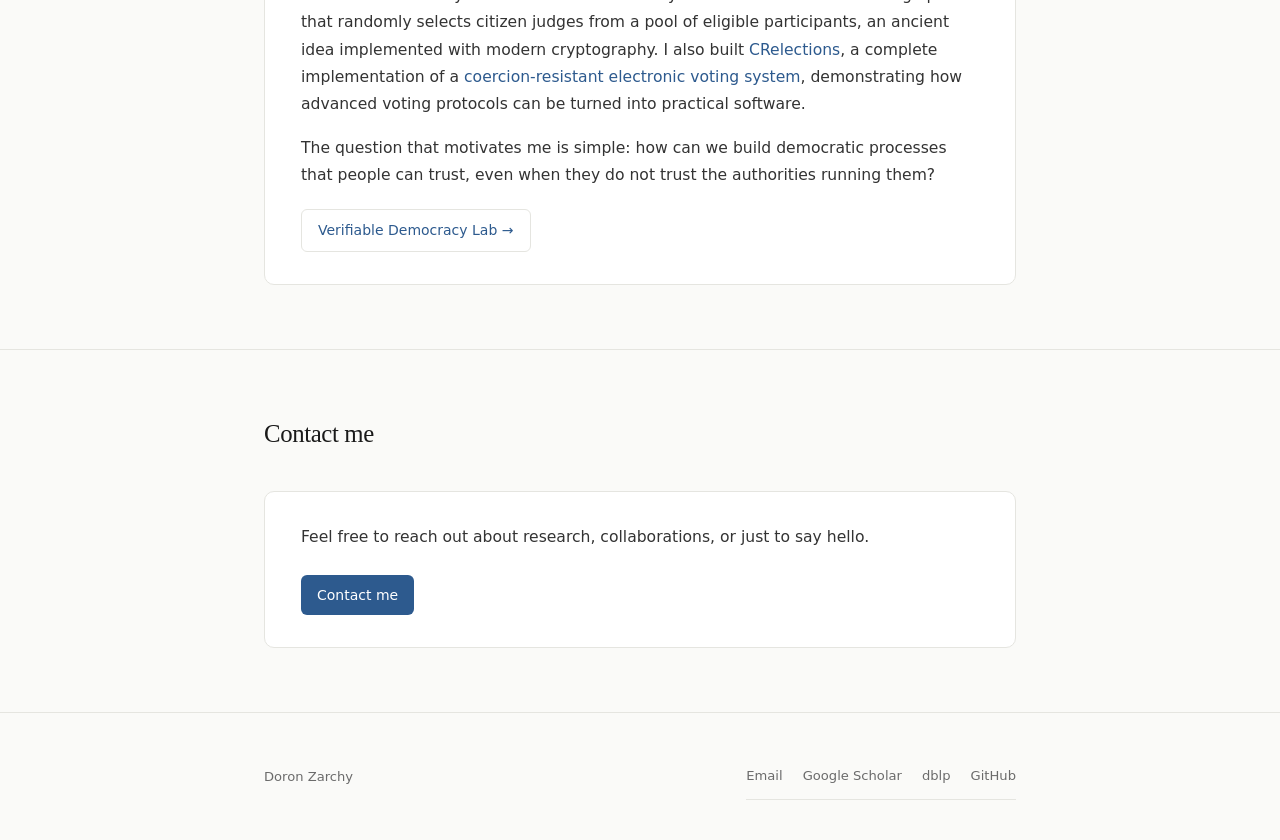
==== commit 7f2936ff: "Add Verifiable Self-Mix (STM 2026) with slides, CCS distinguished paper award, dblp link, AI safety " ====
--- a/index.html
+++ b/index.html
@@ -4,16 +4,16 @@
   <meta charset="UTF-8" />
   <meta name="viewport" content="width=device-width, initial-scale=1.0" />
   <title>Doron Zarchy</title>
-  <meta name="description" content="Doron Zarchy is an applied cryptographer working on Fully Homomorphic Encryption (FHE), threshold cryptography, zero-knowledge proofs, anonymous credentials, secure multiparty computation, and cryptographic infrastructure." />
+  <meta name="description" content="Doron Zarchy is an applied cryptographer working on Fully Homomorphic Encryption (FHE), threshold cryptography, zero-knowledge proofs, anonymous credentials, secure multiparty computation, cryptographic infrastructure, and AI safety." />
   <link rel="canonical" href="https://doronzarchy.com/" />
   <meta property="og:type" content="website" />
   <meta property="og:title" content="Doron Zarchy" />
-  <meta property="og:description" content="Applied cryptographer working on FHE, threshold cryptography, zero-knowledge proofs, anonymous credentials, secure multiparty computation, and cryptographic infrastructure." />
+  <meta property="og:description" content="Applied cryptographer working on FHE, threshold cryptography, zero-knowledge proofs, anonymous credentials, secure multiparty computation, cryptographic infrastructure, and AI safety." />
   <meta property="og:url" content="https://doronzarchy.com/" />
   <meta property="og:image" content="https://doronzarchy.com/assets/images/doron-profile.jpg" />
   <meta name="twitter:card" content="summary" />
   <meta name="twitter:title" content="Doron Zarchy" />
-  <meta name="twitter:description" content="Applied cryptographer working on FHE, threshold cryptography, zero-knowledge proofs, anonymous credentials, secure multiparty computation, and cryptographic infrastructure." />
+  <meta name="twitter:description" content="Applied cryptographer working on FHE, threshold cryptography, zero-knowledge proofs, anonymous credentials, secure multiparty computation, cryptographic infrastructure, and AI safety." />
   <meta name="twitter:image" content="https://doronzarchy.com/assets/images/doron-profile.jpg" />
   <meta name="google-site-verification" content="Y3EdNhpciKWlYWVJTcsc7-1uhgqbGKEFhwGkvCxDaiE" />
   <link rel="alternate" hreflang="en" href="https://doronzarchy.com/" />
@@ -33,11 +33,13 @@
       "Zero-Knowledge Proofs",
       "Anonymous Credentials",
       "Secure Multiparty Computation",
-      "Coercion-Resistant Voting"
+      "Coercion-Resistant Voting",
+      "AI Safety"
     ],
     "sameAs": [
       "https://github.com/doronz2",
-      "https://scholar.google.com/scholar?q=%22Doron+Zarchy%22"
+      "https://scholar.google.com/scholar?q=%22Doron+Zarchy%22",
+      "https://dblp.org/search?q=Doron+Zarchy"
     ]
   }
   </script>
@@ -71,6 +73,7 @@
         Computer scientist and Applied Cryptographer
         working on Fully Homomorphic Encryption (FHE), threshold cryptography, Zero-Knowledge (ZK) proof systems, anonymous credentials, anonymity solutions, and
         verifiable democratic technology. Building cryptographic systems for verifiable governance.
+        Recently, I also started working on AI safety, bringing cryptographic and verifiability tools to the problem of making AI systems trustworthy.
       </p>
       <div class="credential-lines">
         <p>PhD, <a href="https://cs.huji.ac.il/" target="_blank" rel="noopener">Hebrew University of Jerusalem</a></p>
@@ -115,6 +118,22 @@
       <div class="paper-list">
 
         <div class="paper-card">
+          <h3><a href="https://eprint.iacr.org/2026/1617" target="_blank" rel="noopener">Verifiable Self-Mix</a></h3>
+          <div class="paper-meta">IACR ePrint 2026/1617 · accepted to STM 2026 (ESORICS 2026 workshop)</div>
+          <p class="paper-abstract">
+            A new anonymous communication architecture in which users
+            &ldquo;self-mix&rdquo; their encrypted messages by writing them to secret
+            locations in a public table. Because every user learns their own
+            final location, the system offers unconditional individual
+            verifiability: anyone can check that their message landed in the
+            right slot without running any cryptographic checks.
+          </p>
+          <div class="contribution-callout">
+            <p><a href="assets/presentations/vsm-slides.pdf" target="_blank" rel="noopener" class="presentation-link">Slides (STM 2026 presentation)</a></p>
+          </div>
+        </div>
+
+        <div class="paper-card">
           <h3><a href="https://eprint.iacr.org/2026/545" target="_blank" rel="noopener">Aggregator-Based Voting using Proof of Partition</a></h3>
           <div class="paper-meta">IACR ePrint 2026/545 · ACM ASIACCS 2026</div>
           <p class="paper-abstract">
@@ -143,7 +162,7 @@
 
         <div class="paper-card">
           <h3><a href="https://eprint.iacr.org/2025/1781" target="_blank" rel="noopener">High-Throughput Universally Composable Threshold FHE Decryption</a></h3>
-          <div class="paper-meta">IACR ePrint 2025/1781 · ACM CCS 2025</div>
+          <div class="paper-meta">IACR ePrint 2025/1781 · ACM CCS 2025 · <span class="tag">Distinguished Paper Award</span></div>
           <p class="paper-abstract">
             Threshold decryption for FHE systems with a universal composability
             treatment and an implementation-oriented emphasis on throughput.
@@ -469,7 +488,7 @@
         Feel free to reach out about research, collaborations, or just to say hello.
       </p>
       <p style="margin-top:1rem">
-        <a href="mailto:doronz@gmail.com" class="btn btn-primary" style="display:inline-block;margin-top:0.5rem">doronz@gmail.com</a>
+        <a href="mailto:doronz@gmail.com" class="btn btn-primary" style="display:inline-block;margin-top:0.5rem">Contact me</a>
       </p>
     </div>
   </div>
@@ -484,6 +503,7 @@
     <nav class="footer-links" aria-label="Social links">
       <a href="mailto:doronz@gmail.com">Email</a>
       <a href="https://scholar.google.com/scholar?q=%22Doron+Zarchy%22" target="_blank" rel="noopener">Google Scholar</a>
+      <a href="https://dblp.org/search?q=Doron+Zarchy" target="_blank" rel="noopener">dblp</a>
       <a href="https://github.com/doronz2" target="_blank" rel="noopener">GitHub</a>
     </nav>
   </div>
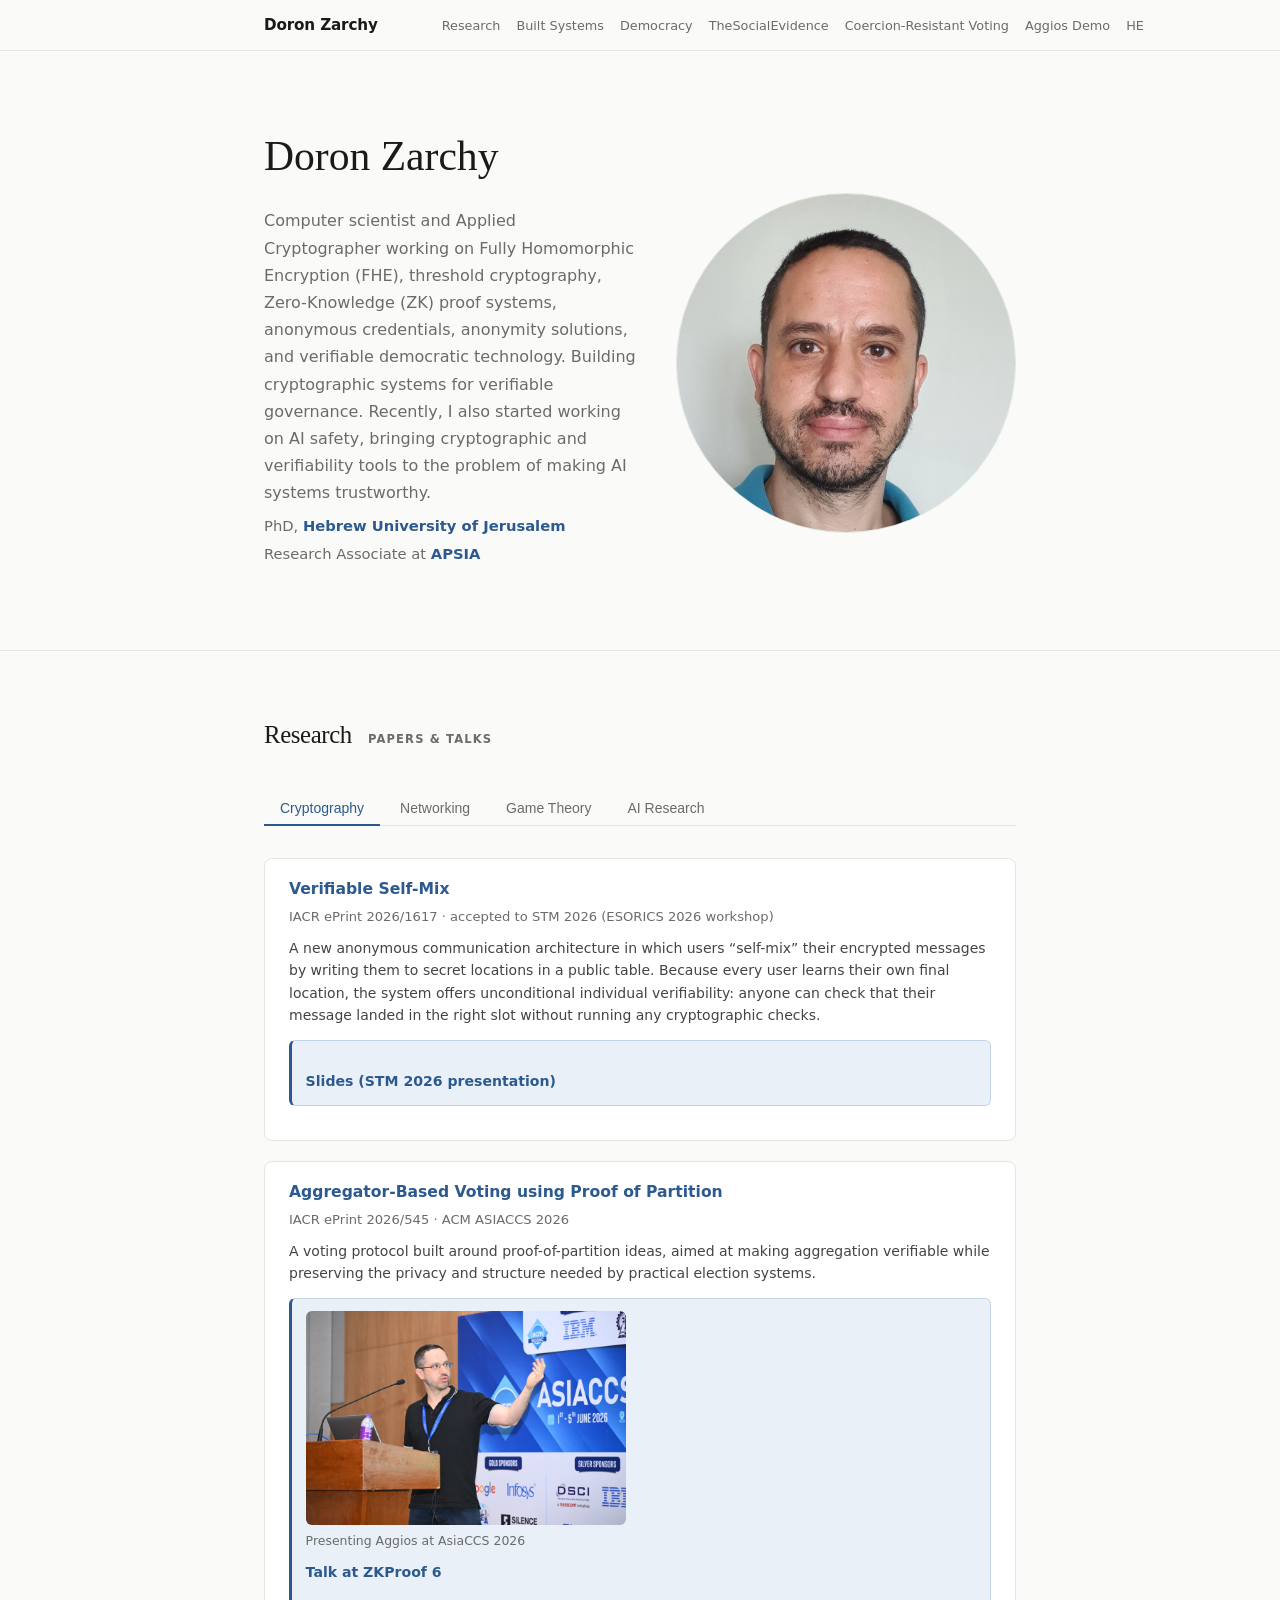
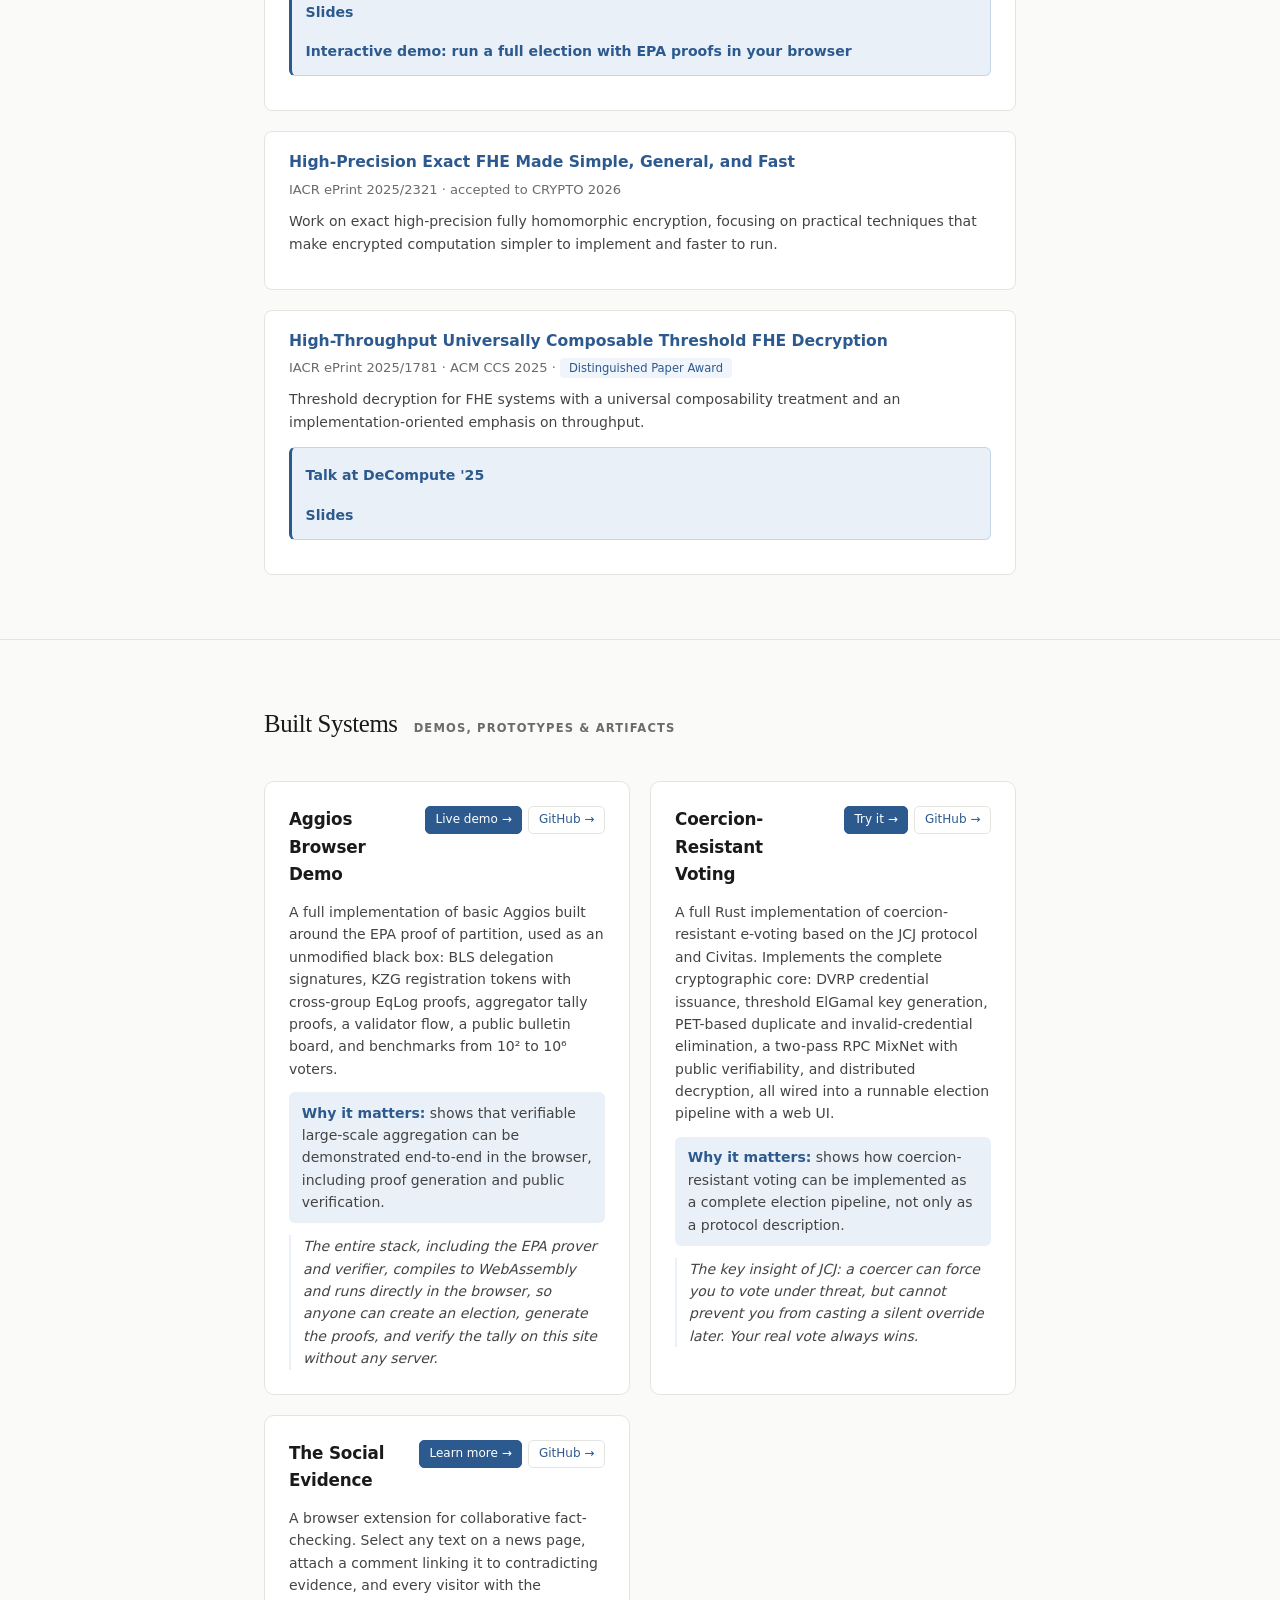
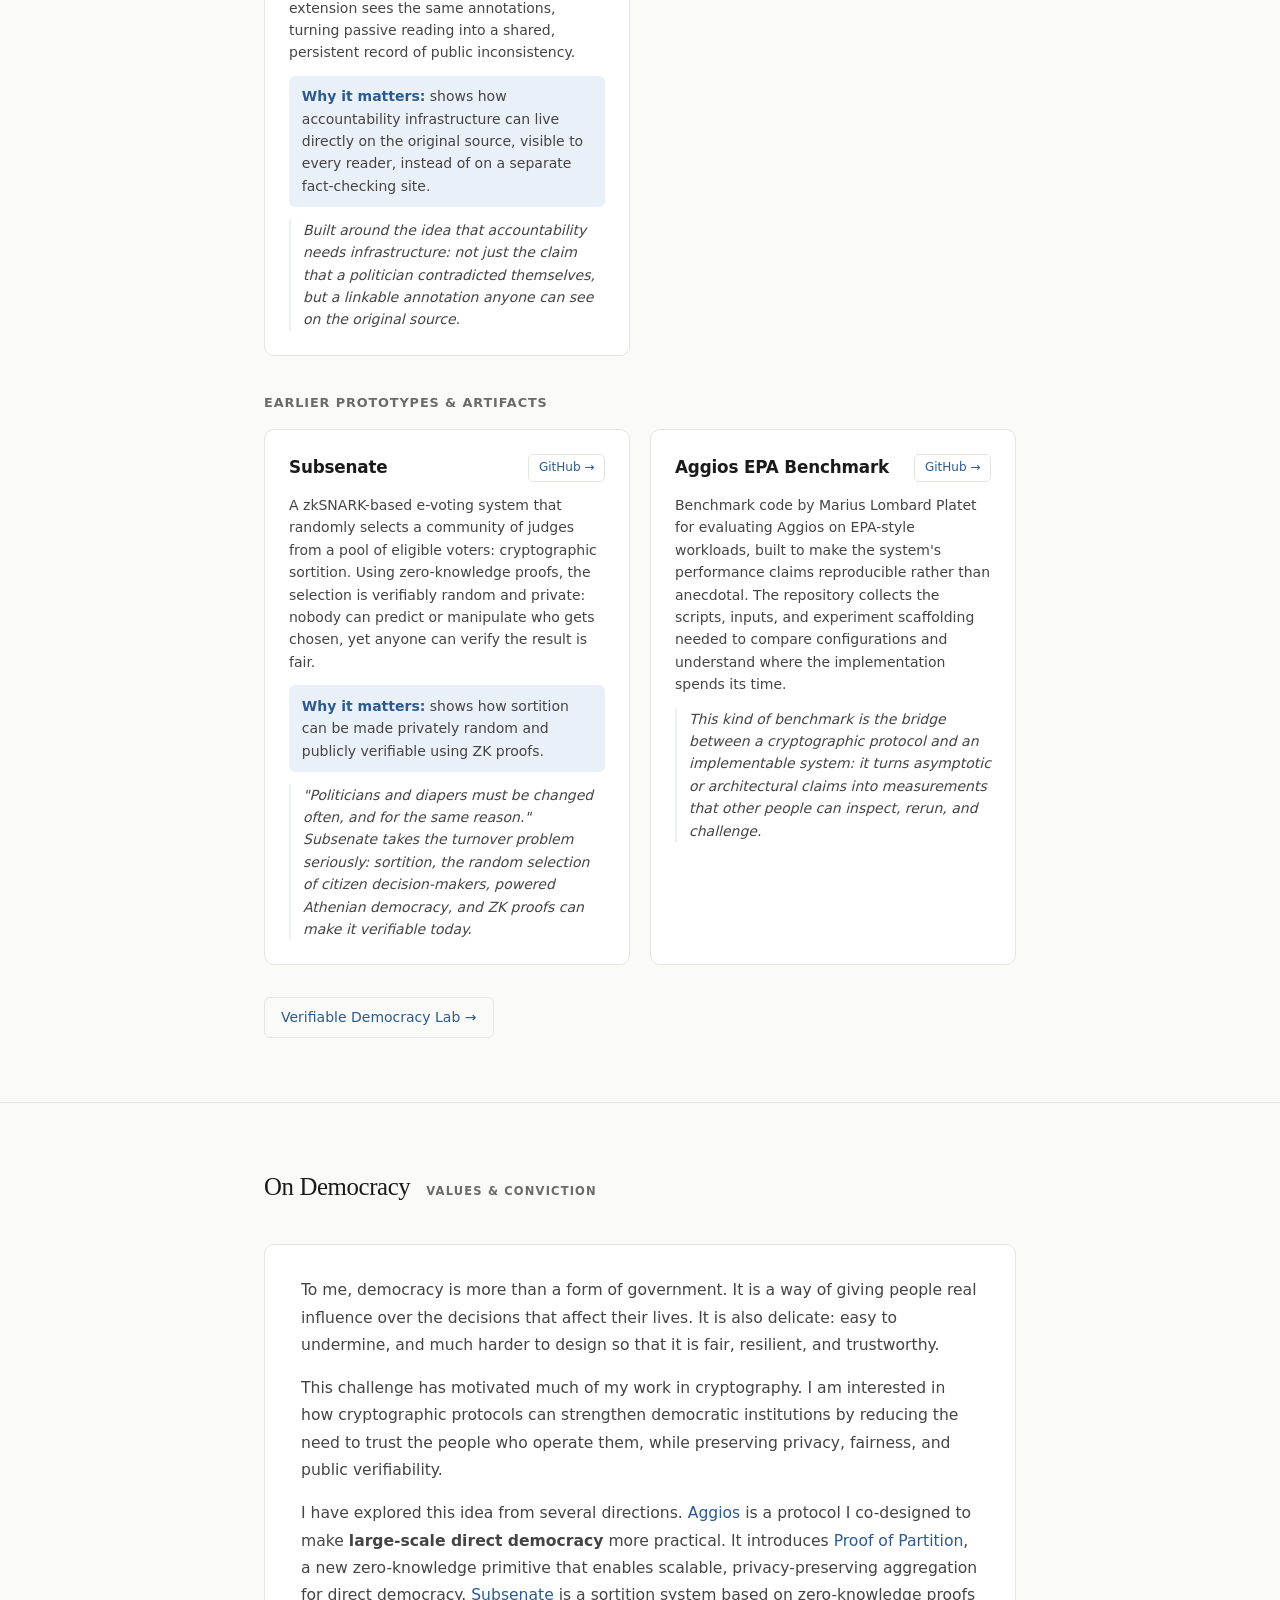
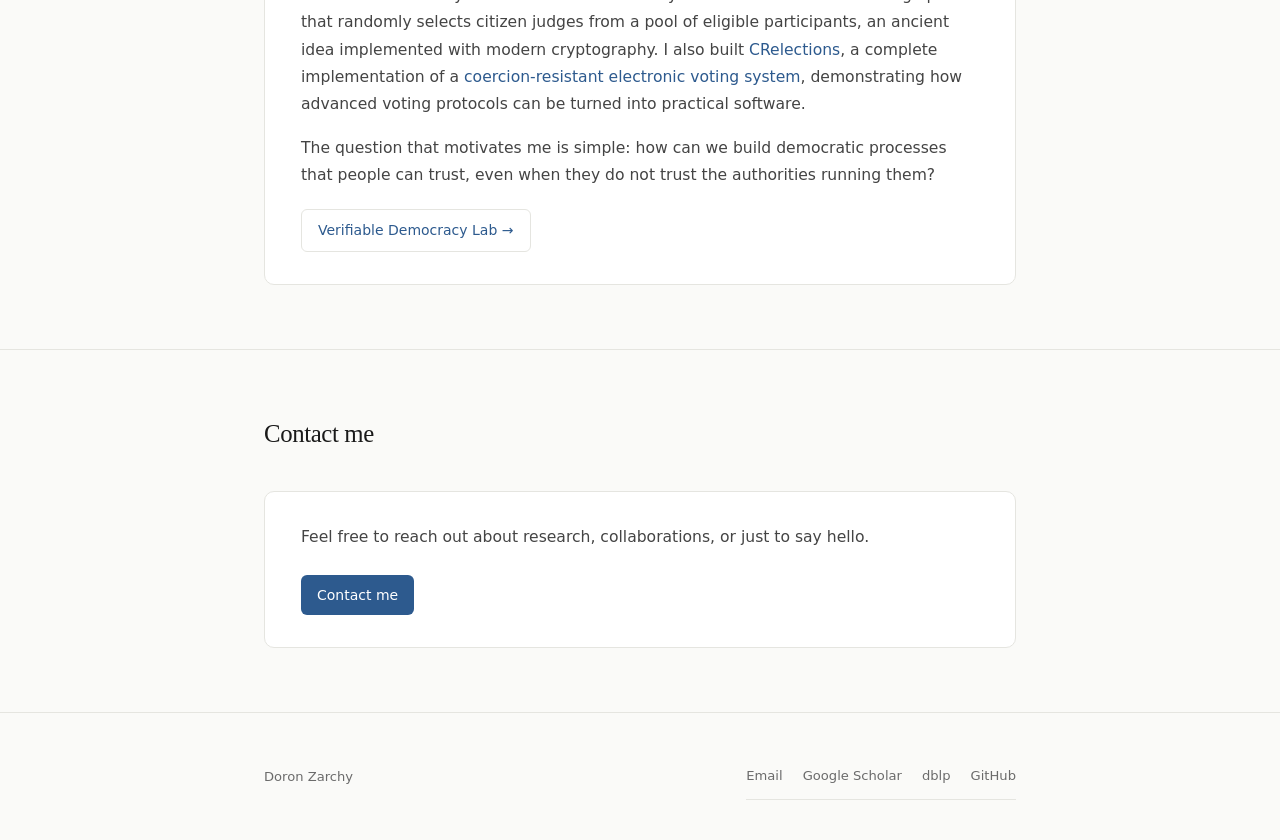
==== commit 5a130c4b: "Dark mode by default on phone-width screens; move remaining hard-coded colors to CSS variables; add " ====
--- a/index.html
+++ b/index.html
@@ -3,6 +3,8 @@
 <head>
   <meta charset="UTF-8" />
   <meta name="viewport" content="width=device-width, initial-scale=1.0" />
+  <meta name="theme-color" content="#fafaf8" media="(min-width: 641px)" />
+  <meta name="theme-color" content="#0e1117" media="(max-width: 640px)" />
   <title>Doron Zarchy</title>
   <meta name="description" content="Doron Zarchy is an applied cryptographer working on Fully Homomorphic Encryption (FHE), threshold cryptography, zero-knowledge proofs, anonymous credentials, secure multiparty computation, cryptographic infrastructure, and AI safety." />
   <link rel="canonical" href="https://doronzarchy.com/" />
@@ -294,7 +296,7 @@
         <div class="project-card-header">
           <h3>Aggios Browser Demo</h3>
           <div style="display:flex;gap:6px;align-items:center">
-            <a href="aggios/" class="project-link" style="background:var(--accent);color:#fff;border-color:var(--accent)">Live demo &rarr;</a>
+            <a href="aggios/" class="project-link" style="background:var(--accent);color:var(--accent-contrast);border-color:var(--accent)">Live demo &rarr;</a>
             <a href="https://github.com/doronz2/Aggios_implementation" target="_blank" rel="noopener" class="project-link">GitHub &rarr;</a>
           </div>
         </div>
@@ -322,7 +324,7 @@
         <div class="project-card-header">
           <h3>Coercion-Resistant Voting</h3>
           <div style="display:flex;gap:6px;align-items:center">
-            <a href="voting.html" class="project-link" style="background:var(--accent);color:#fff;border-color:var(--accent)">Try it &rarr;</a>
+            <a href="voting.html" class="project-link" style="background:var(--accent);color:var(--accent-contrast);border-color:var(--accent)">Try it &rarr;</a>
             <a href="https://github.com/doronz2/CRelections" target="_blank" rel="noopener" class="project-link">GitHub &rarr;</a>
           </div>
         </div>
@@ -348,7 +350,7 @@
         <div class="project-card-header">
           <h3>The Social Evidence</h3>
           <div style="display:flex;gap:6px;align-items:center">
-            <a href="thesocialevidence.html" class="project-link" style="background:var(--accent);color:#fff;border-color:var(--accent)">Learn more &rarr;</a>
+            <a href="thesocialevidence.html" class="project-link" style="background:var(--accent);color:var(--accent-contrast);border-color:var(--accent)">Learn more &rarr;</a>
             <a href="https://github.com/doronz2/thesocialevidence" target="_blank" rel="noopener" class="project-link">GitHub &rarr;</a>
           </div>
         </div>
--- a/style.css
+++ b/style.css
@@ -8,6 +8,13 @@
   --accent-light: #eaf0f8;
   --tag-bg: #f0f4fb;
   --tag-text: #2d5a8e;
+  --accent-hover: #1e4270;
+  --accent-contrast: #fff;
+  --border-hover: #c5d5e8;
+  --text-soft: #444;
+  --text-callout: #38495d;
+  --nav-bg: rgba(250, 250, 248, 0.92);
+  --shadow: rgba(45, 90, 142, 0.09);
   --font-serif: 'Georgia', 'Times New Roman', serif;
   --font-sans: 'Inter', system-ui, -apple-system, sans-serif;
   --max-w: 800px;
@@ -41,7 +48,7 @@
 nav {
   position: sticky;
   top: 0;
-  background: rgba(250, 250, 248, 0.92);
+  background: var(--nav-bg);
   backdrop-filter: blur(8px);
   border-bottom: 1px solid var(--border);
   z-index: 100;
@@ -178,9 +185,9 @@
 
 .btn-primary {
   background: var(--accent);
-  color: #fff;
-}
-.btn-primary:hover { background: #1e4270; text-decoration: none; }
+  color: var(--accent-contrast);
+}
+.btn-primary:hover { background: var(--accent-hover); text-decoration: none; }
 
 .btn-ghost {
   background: transparent;
@@ -274,8 +281,8 @@
 }
 
 .project-card:hover {
-  border-color: #c5d5e8;
-  box-shadow: 0 2px 12px rgba(45, 90, 142, 0.09);
+  border-color: var(--border-hover);
+  box-shadow: 0 2px 12px var(--shadow);
 }
 
 .project-card-header {
@@ -306,7 +313,7 @@
 
 .project-card p {
   font-size: 0.875rem;
-  color: #444;
+  color: var(--text-soft);
   line-height: 1.6;
 }
 
@@ -365,8 +372,8 @@
 }
 
 .paper-card:hover {
-  border-color: #c5d5e8;
-  box-shadow: 0 2px 10px rgba(45, 90, 142, 0.08);
+  border-color: var(--border-hover);
+  box-shadow: 0 2px 10px var(--shadow);
 }
 
 .paper-card h3 {
@@ -386,13 +393,13 @@
 
 .paper-abstract {
   font-size: 0.875rem;
-  color: #444;
+  color: var(--text-soft);
   line-height: 1.6;
   margin-bottom: 0.85rem;
 }
 
 .contribution-callout {
-  border: 1px solid #c5d5e8;
+  border: 1px solid var(--border-hover);
   border-left: 3px solid var(--accent);
   border-radius: 6px;
   background: var(--accent-light);
@@ -415,7 +422,7 @@
 }
 
 .contribution-callout p {
-  color: #38495d;
+  color: var(--text-callout);
   font-size: 0.82rem;
   line-height: 1.55;
   margin-top: 0.35rem;
@@ -442,7 +449,7 @@
   background: var(--accent-light);
   border-radius: 6px;
   padding: 0.6rem 0.8rem;
-  color: #33475c;
+  color: var(--text-callout);
   line-height: 1.55;
 }
 
@@ -469,7 +476,7 @@
 .democracy-section p {
   font-size: 0.975rem;
   line-height: 1.75;
-  color: #333;
+  color: var(--text-soft);
   margin-bottom: 1rem;
 }
 
@@ -587,3 +594,26 @@
   .tab-bar { overflow-x: auto; }
   footer .container { flex-direction: column; align-items: flex-start; }
 }
+
+/* ── Dark mode by default on phones ── */
+@media (max-width: 640px) {
+  :root {
+    color-scheme: dark;
+    --bg: #0e1117;
+    --surface: #161b25;
+    --border: #2b3446;
+    --text: #e6ebf4;
+    --muted: #8b96ab;
+    --accent: #7db4f5;
+    --accent-light: #1a2536;
+    --tag-bg: #1f2b3d;
+    --tag-text: #9cc4f7;
+    --accent-hover: #5aa2ff;
+    --accent-contrast: #0e1117;
+    --border-hover: #3a4a63;
+    --text-soft: #c5cdd9;
+    --text-callout: #b9c6d8;
+    --nav-bg: rgba(14, 17, 23, 0.92);
+    --shadow: rgba(0, 0, 0, 0.35);
+  }
+}
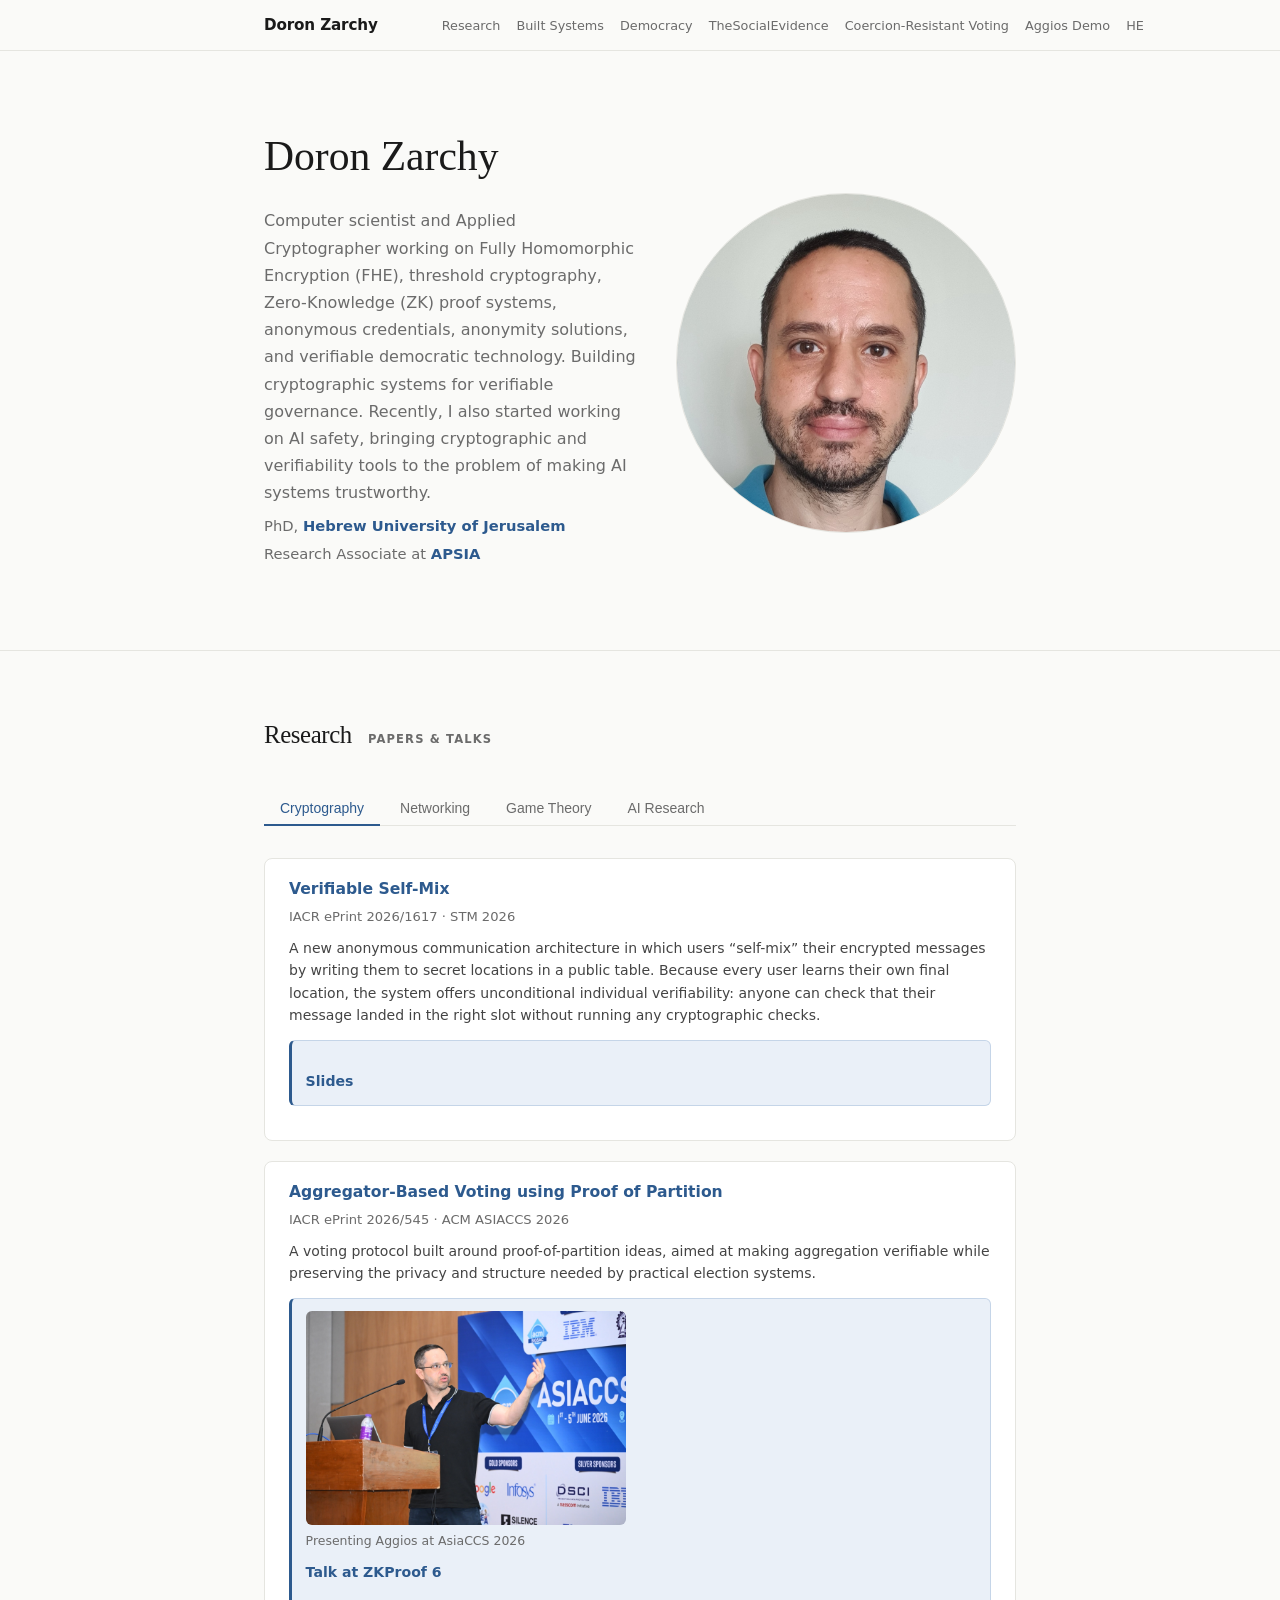
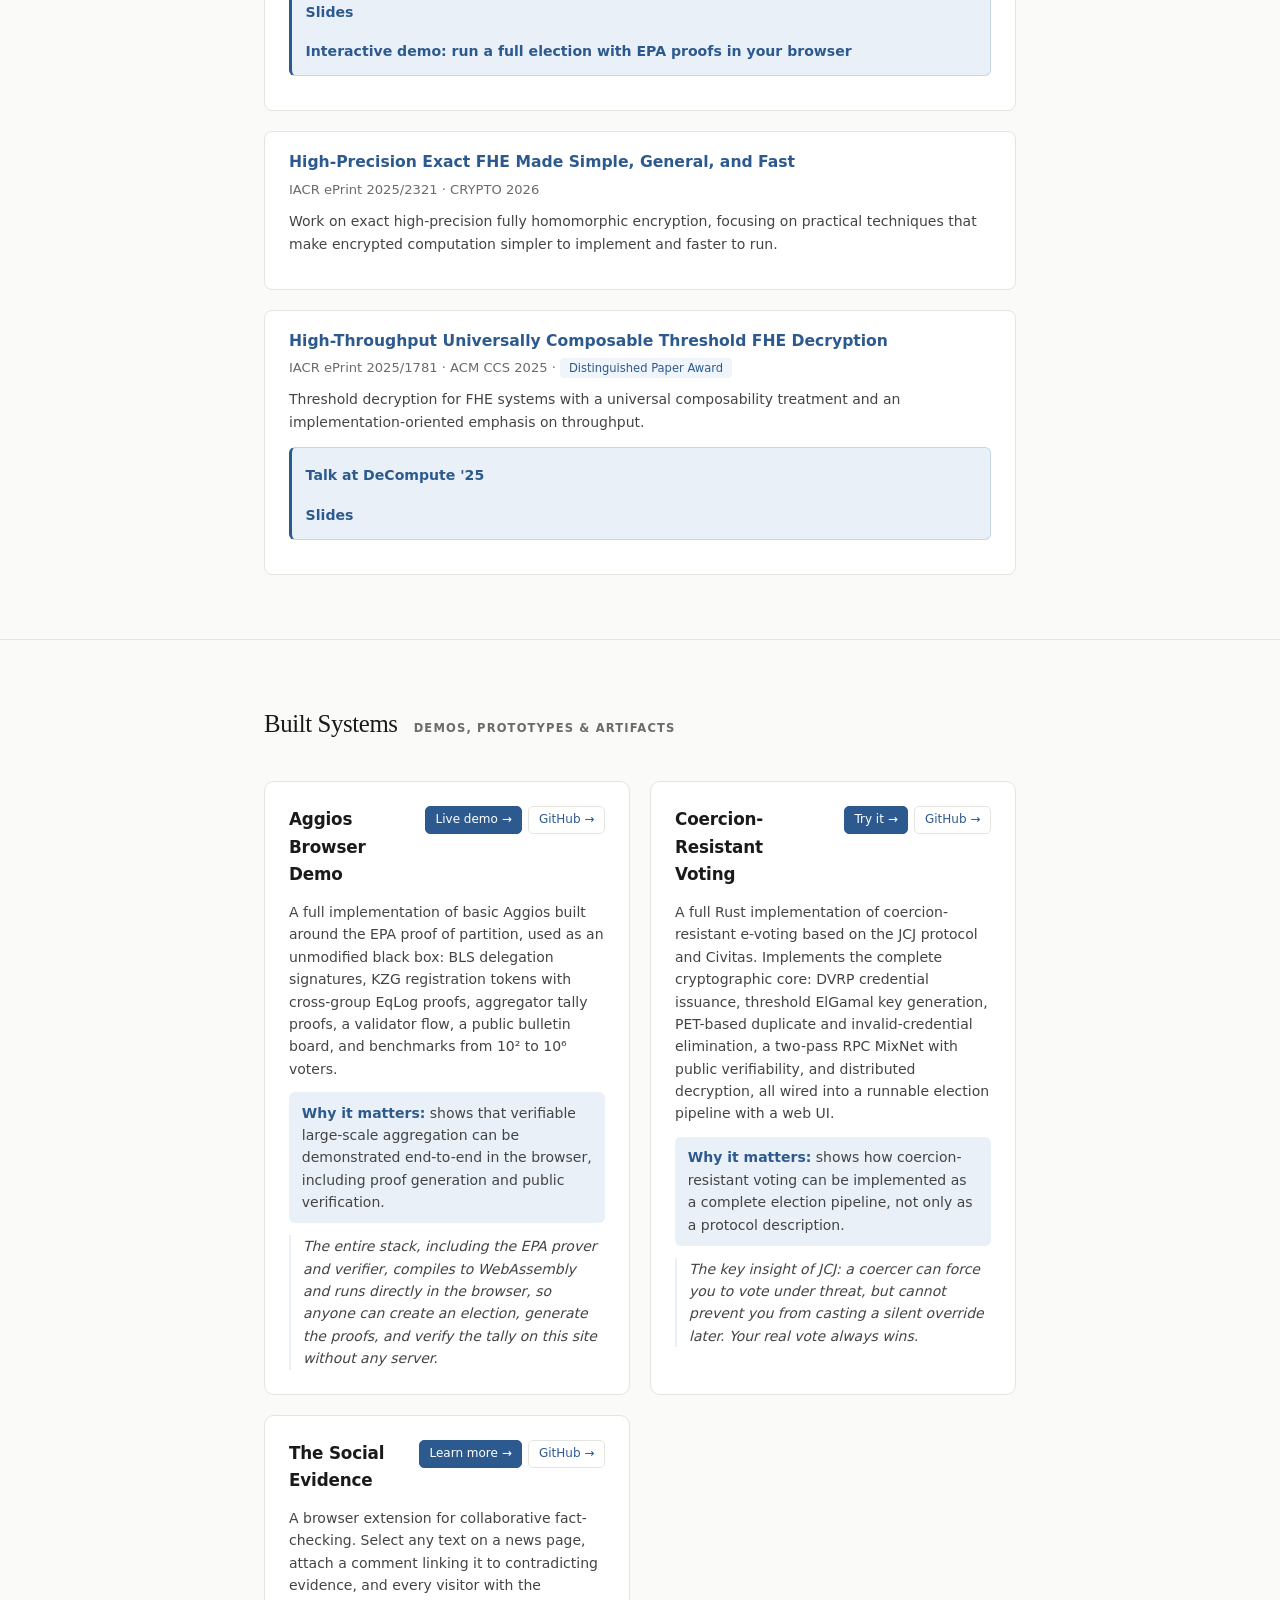
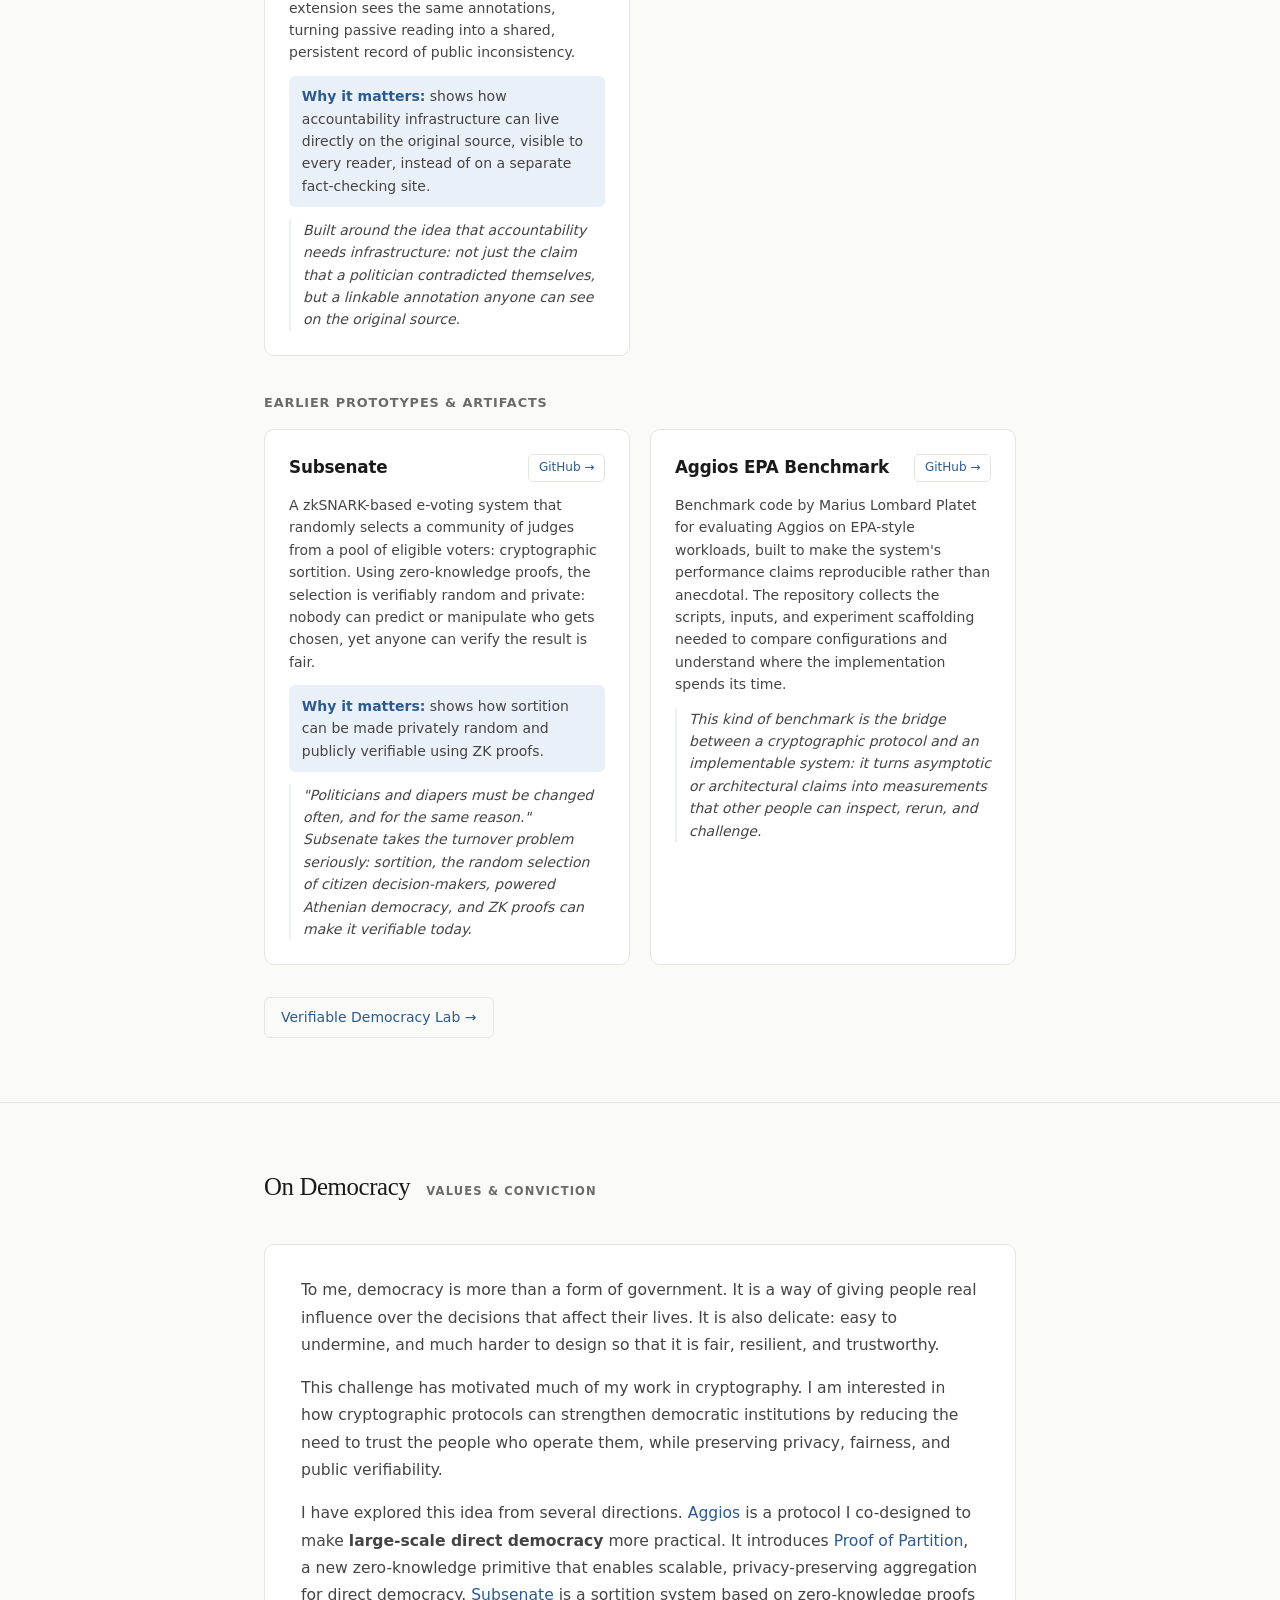
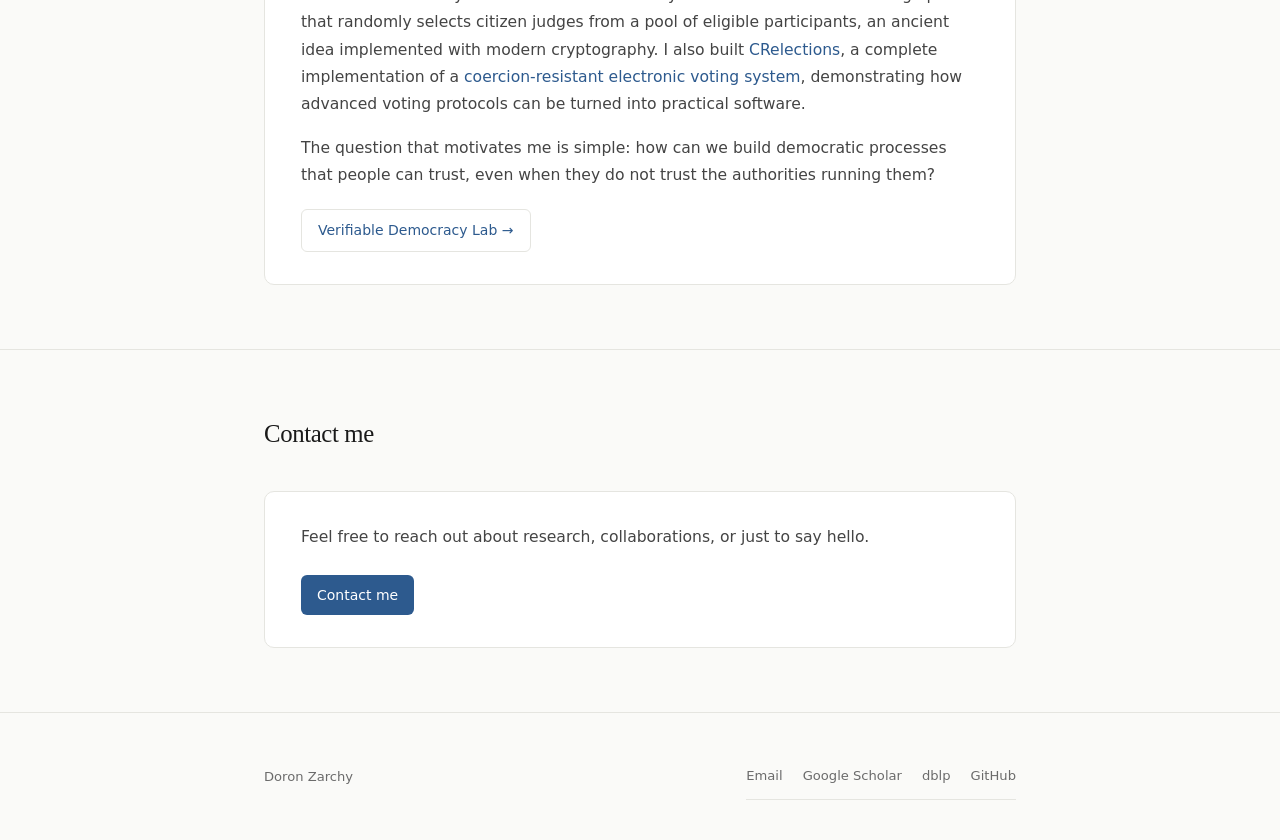
==== commit 109f9f7c: "Simplify venue labels: STM 2026 and CRYPTO 2026 without 'accepted to'; plain Slides link" ====
--- a/index.html
+++ b/index.html
@@ -121,7 +121,7 @@
 
         <div class="paper-card">
           <h3><a href="https://eprint.iacr.org/2026/1617" target="_blank" rel="noopener">Verifiable Self-Mix</a></h3>
-          <div class="paper-meta">IACR ePrint 2026/1617 · accepted to STM 2026 (ESORICS 2026 workshop)</div>
+          <div class="paper-meta">IACR ePrint 2026/1617 · STM 2026</div>
           <p class="paper-abstract">
             A new anonymous communication architecture in which users
             &ldquo;self-mix&rdquo; their encrypted messages by writing them to secret
@@ -131,7 +131,7 @@
             right slot without running any cryptographic checks.
           </p>
           <div class="contribution-callout">
-            <p><a href="assets/presentations/vsm-slides.pdf" target="_blank" rel="noopener" class="presentation-link">Slides (STM 2026 presentation)</a></p>
+            <p><a href="assets/presentations/vsm-slides.pdf" target="_blank" rel="noopener" class="presentation-link">Slides</a></p>
           </div>
         </div>
 
@@ -154,7 +154,7 @@
 
         <div class="paper-card">
           <h3><a href="https://eprint.iacr.org/2025/2321" target="_blank" rel="noopener">High-Precision Exact FHE Made Simple, General, and Fast</a></h3>
-          <div class="paper-meta">IACR ePrint 2025/2321 · accepted to CRYPTO 2026</div>
+          <div class="paper-meta">IACR ePrint 2025/2321 · CRYPTO 2026</div>
           <p class="paper-abstract">
             Work on exact high-precision fully homomorphic encryption, focusing
             on practical techniques that make encrypted computation simpler to
